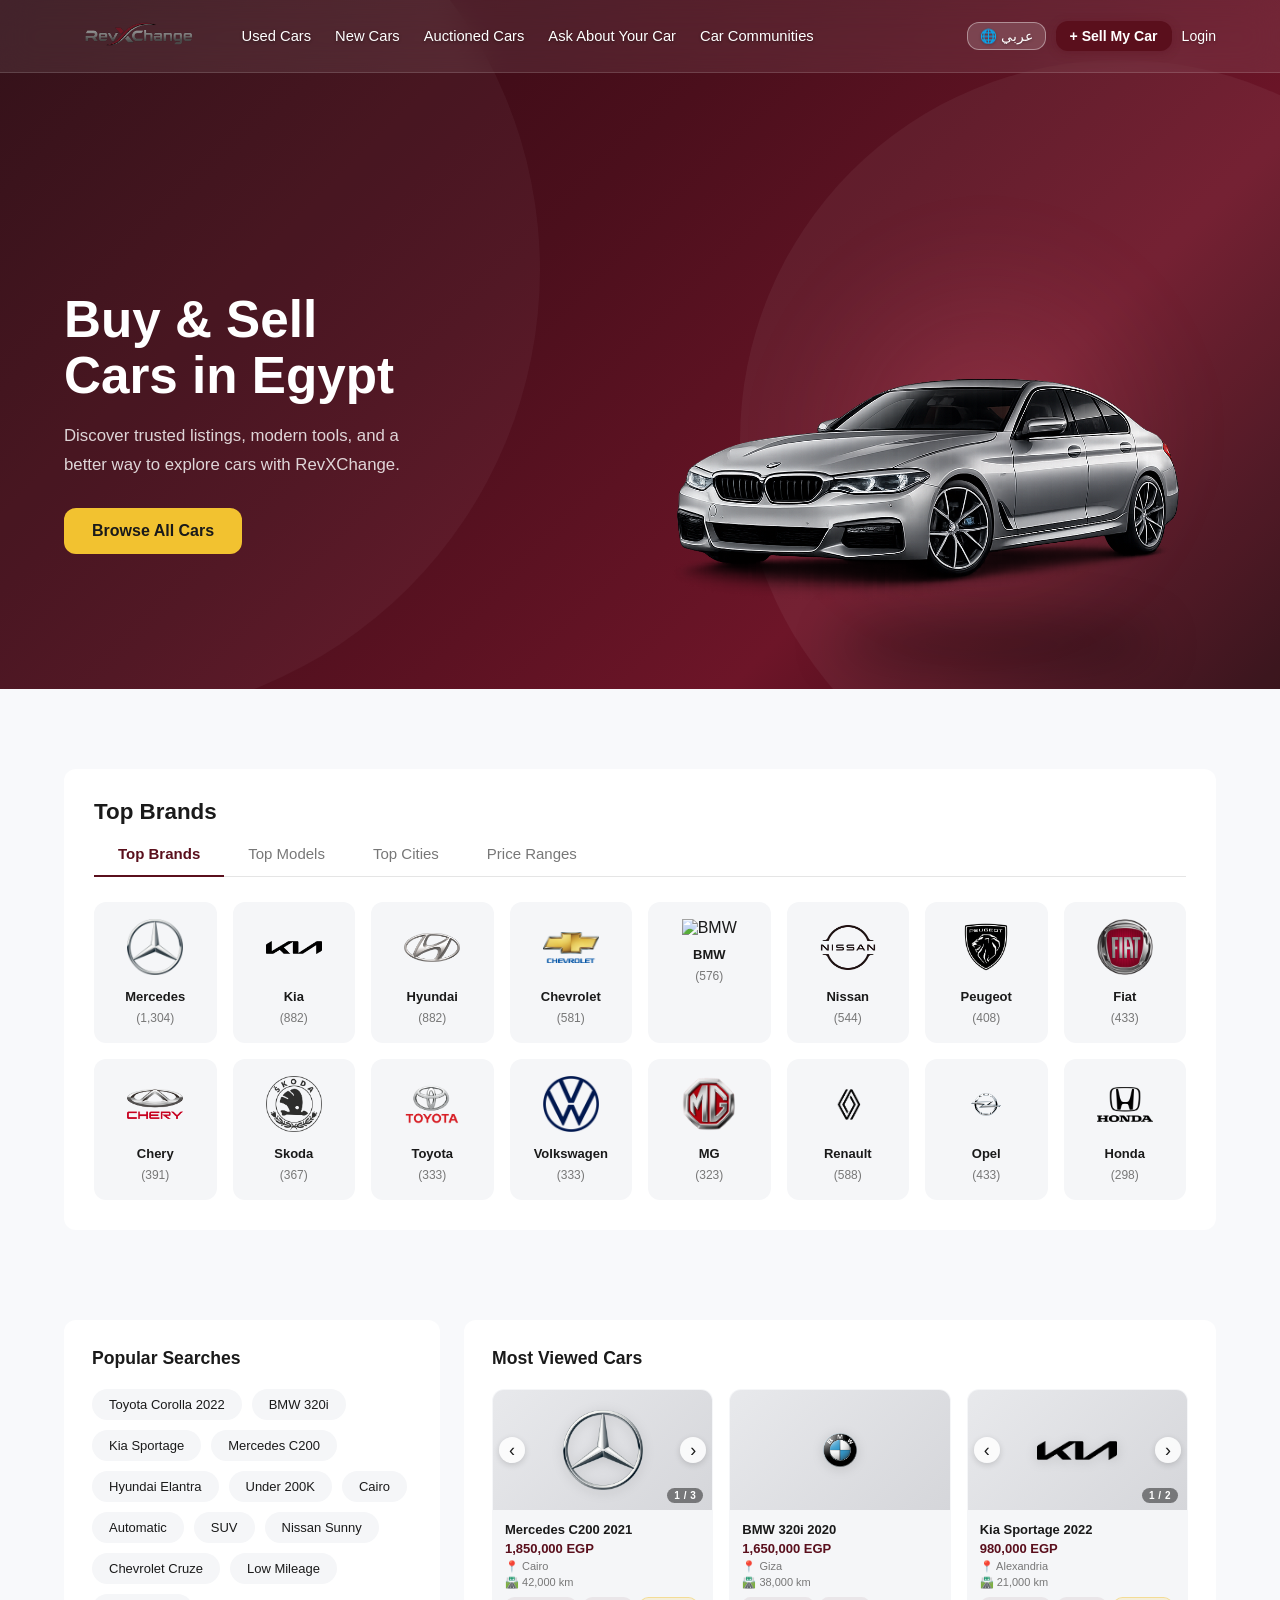
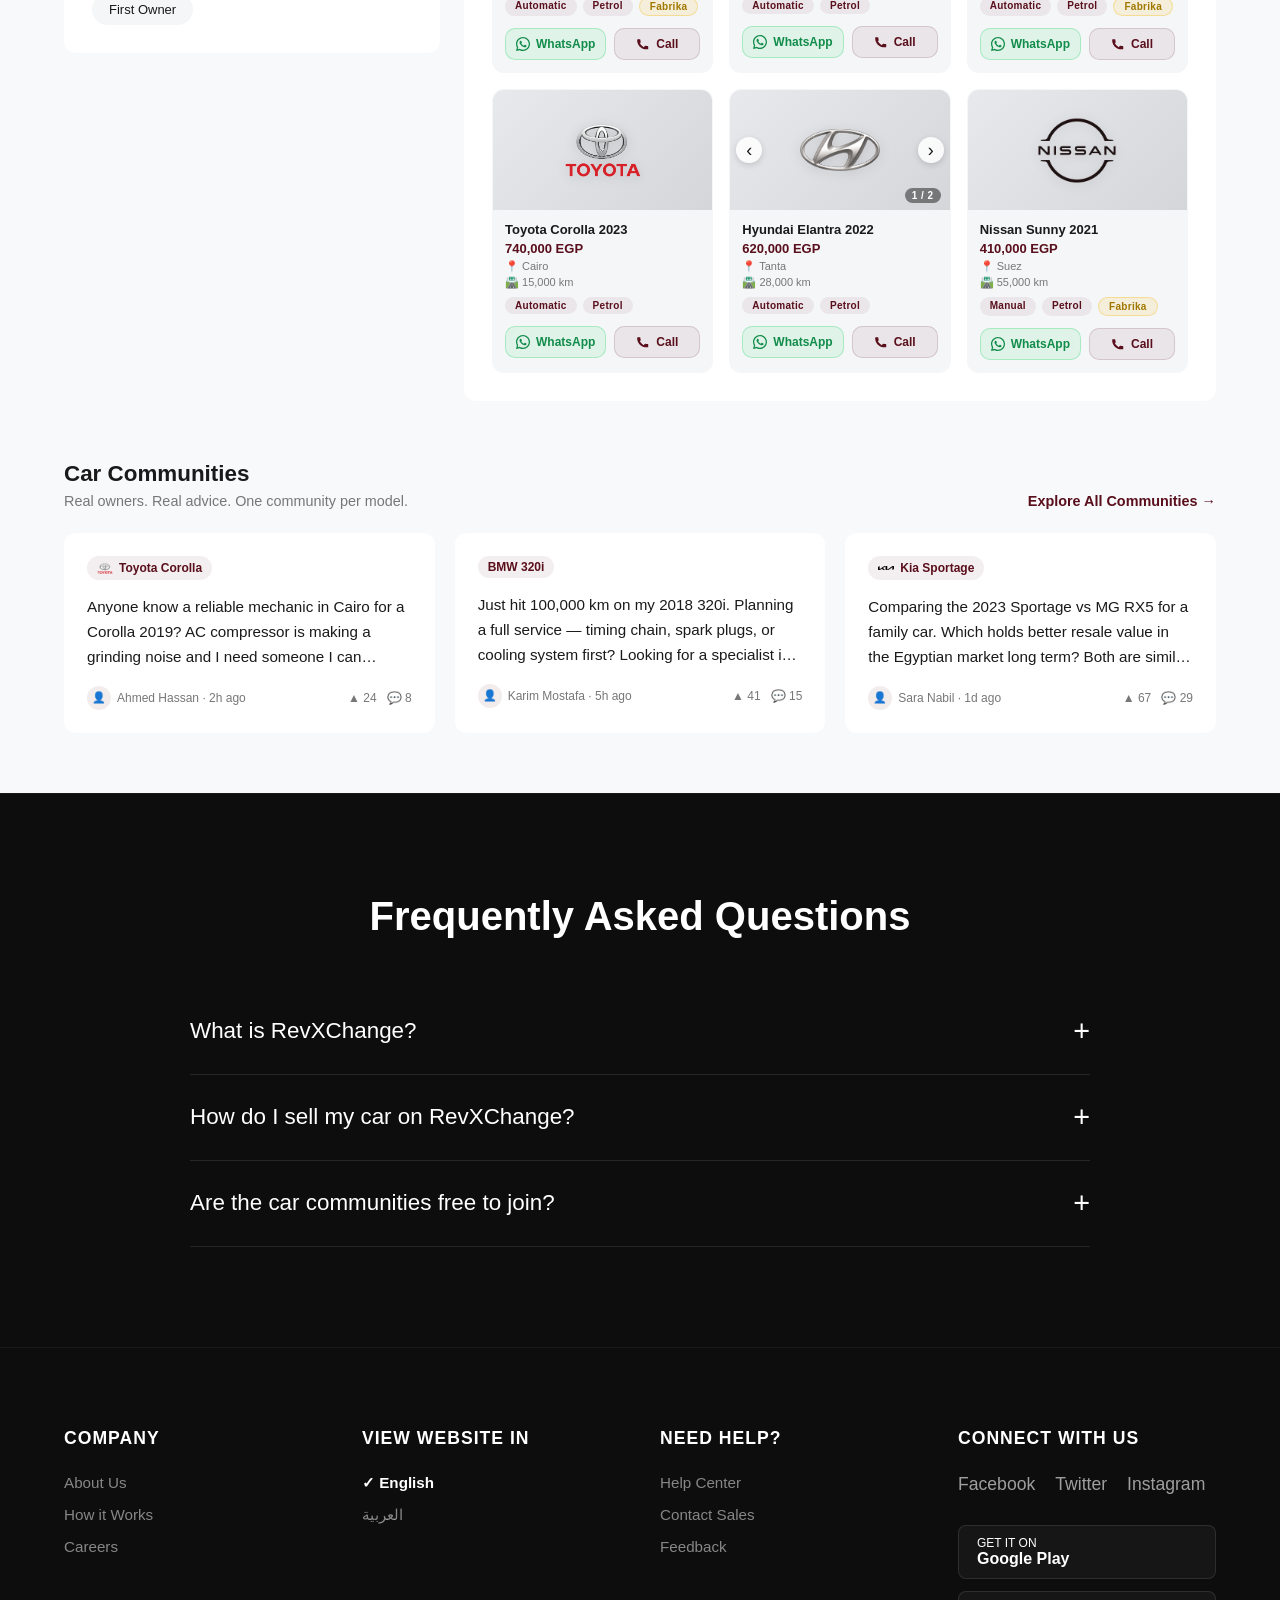
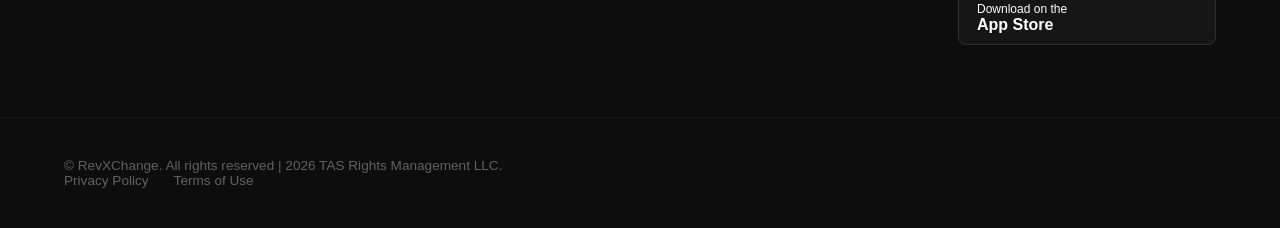
==== client/index.html @ c9700d16 "Changes in all pages Fixed some bugs in the navbar on all pages" ====
<!DOCTYPE html>
<html lang="en">

<head>
    <meta charset="UTF-8">
    <title>RevXChange</title>

    <link rel="stylesheet" href="css/base/reset.css">
    <link rel="stylesheet" href="css/base/variables.css">
    <link rel="stylesheet" href="css/base/typography.css">
    <link rel="stylesheet" href="css/base/style.css">
    <link rel="stylesheet" href="css/components/navbar.css">
    <link rel="stylesheet" href="css/components/cards.css">
    <link rel="stylesheet" href="css/pages/home.css">
    <link rel="stylesheet" href="css/base/footer.css">

</head>

<body>

    <nav class="navbar">
        <div class="container">

            <a href="index.html" class="nav-logo">
                <img src="assets/images/Logo.png" alt="RevXChange Logo">
            </a>

            <ul class="nav-links">
                <li><a href="pages/used-cars.html">Used Cars</a></li>
                <li><a href="pages/buy-cars.html">New Cars</a></li>
                <li><a href="#">Auctioned Cars</a></li>
                <li><a href="Q-A.html">Ask About Your Car</a></li>
                <li><a href="pages/communities.html">Car Communities</a></li>
                <span class="nav-indicator" id="navIndicator"></span>
            </ul>

            <div class="nav-actions">
                <button class="lang-btn">🌐 عربي</button>
                <a href="pages/sell-car.html" class="sell-btn">+ Sell My Car</a>
                <a href="pages/login.html" class="login-btn" id="loginBtn">Login</a>

        

<!-- Show when logged IN (hidden by default) -->
<div class="profile-menu hidden" id="profileMenu">
    <button class="profile-trigger" id="profileTrigger">
        <div class="profile-avatar">
            <svg width="16" height="16" viewBox="0 0 24 24" fill="currentColor">
                <path d="M12 12c2.7 0 4.8-2.1 4.8-4.8S14.7 2.4 12 2.4 7.2 4.5 7.2 7.2 9.3 12 12 12zm0 2.4c-3.2 0-9.6 1.6-9.6 4.8v2.4h19.2v-2.4c0-3.2-6.4-4.8-9.6-4.8z"/>
            </svg>
        </div>
        <span class="profile-name" id="profileName">User</span>
        <svg class="chevron" width="14" height="14" viewBox="0 0 24 24" fill="currentColor">
            <path d="M7 10l5 5 5-5z"/>
        </svg>
    </button>

    <ul class="dropdown" id="dropdownMenu">
        <li class="dropdown-header">
            <div class="dropdown-avatar">
                <svg width="20" height="20" viewBox="0 0 24 24" fill="currentColor">
                    <path d="M12 12c2.7 0 4.8-2.1 4.8-4.8S14.7 2.4 12 2.4 7.2 4.5 7.2 7.2 9.3 12 12 12zm0 2.4c-3.2 0-9.6 1.6-9.6 4.8v2.4h19.2v-2.4c0-3.2-6.4-4.8-9.6-4.8z"/>
                </svg>
            </div>
            <span id="dropdownName">User</span>
        </li>
        <li><a href="#">My Ads</a></li>
        <li><a href="#">Saved Ads</a></li>
        <li><a href="#">Credits Usage</a></li>
        <li><a href="pages/dashboard.html">Settings</a></li>
        <li class="dropdown-logout">
            <a href="#" id="logoutBtn">
                Logout
                <svg width="15" height="15" viewBox="0 0 24 24" fill="currentColor">
                    <path d="M17 7l-1.41 1.41L18.17 11H8v2h10.17l-2.58 2.58L17 17l5-5-5-5zM4 5h8V3H4c-1.1 0-2 .9-2 2v14c0 1.1.9 2 2 2h8v-2H4V5z"/>
                </svg>
            </a>
        </li>
    </ul>
</div> 
    </nav>

    <section class="hero-bg">
        <div class="hero-content container">
            <div class="hero-text">
                <h1>Buy &amp; Sell Cars in Egypt</h1>
                <p>
                    Discover trusted listings, modern tools, and a better way to explore cars with RevXChange.
                </p>
                <a href="pages/used-cars.html" class="hero-btn">Browse All Cars</a>
            </div>

            <div class="hero-image">
                <img src="assets/images/BMW2.png" alt="Featured Car">
                <div class="hero-glow"></div>
                <div class="car-shadow"></div>
            </div>
        </div>
    </section>

    
    <section class="home-brands">
        <div class="container">

            <div class="brands-box">

                <h2 class="section-title" id="sectionTitle">Top Brands</h2>

                <div class="tabs">
                    <button class="active">Top Brands</button>
                    <button>Top Models</button>
                    <button>Top Cities</button>
                    <button>Price Ranges</button>
                </div>
                <div class="brands-grid"></div>

            </div>

        </div>
    </section>

    <section class="home-discover">
        <div class="container">
            <div id="discoverSection"></div>
        </div>
    </section>

    <section class="home-communities">
    <div class="container">
        <div class="section-header-row">
            <div>
                <h2 class="section-title-alt">Car Communities</h2>
                <p class="section-subtitle">Real owners. Real advice. One community per model.</p>
            </div>
            <a href="pages/communities.html" class="view-all-link">Explore All Communities →</a>
        </div>
        <div class="community-preview-grid" id="communityPreview"></div>
    </div>
    </section>

    <section class="home-faq">
        <div class="container">
            <h2 class="faq-title">Frequently Asked Questions</h2>

            <div class="faq-container">
                <div class="faq-item">
                    <button class="faq-question">What is RevXChange? <span class="arrow"></span></button>
                    <div class="faq-answer">
                        <p>RevXChange is Egypt's premium car marketplace where you can buy, sell, and auction cars with verified listings and an active car enthusiast community.</p>
                    </div>
                </div>

                <div class="faq-item">
                    <button class="faq-question">How do I sell my car on RevXChange? <span class="arrow"></span></button>
                    <div class="faq-answer">
                        <p>Simply click the "+ Sell My Car" button in the navbar. You can list your car for direct sale or enter it into one of our weekly auctions.</p>
                    </div>
                </div>

                <div class="faq-item">
                    <button class="faq-question">Are the car communities free to join? <span class="arrow"></span></button>
                    <div class="faq-answer">
                        <p>Yes! Every car model has a dedicated community where you can share experiences, find trusted mechanics, and ask questions for free.</p>
                    </div>
                </div>
            </div>
        </div>
    </section>

    <footer class="main-footer">
        <div class="container footer-grid">
            <div class="footer-col">
                <h4>Company</h4>
                <ul>
                    <li><a href="#">About Us</a></li>
                    <li><a href="#">How it Works</a></li>
                    <li><a href="#">Careers</a></li>
                </ul>
            </div>

            <div class="footer-col">
                <h4>View Website In</h4>
                <ul class="lang-list">
                    <li><a href="#" class="active-lang">✓ English</a></li>
                    <li><a href="#">العربية</a></li>
                </ul>
            </div>

            <div class="footer-col">
                <h4>Need Help?</h4>
                <ul>
                    <li><a href="#">Help Center</a></li>
                    <li><a href="#">Contact Sales</a></li>
                    <li><a href="#">Feedback</a></li>
                </ul>
            </div>

            <div class="footer-col">
                <h4>Connect with Us</h4>
                <div class="social-icons">
                    <a href="#">Facebook</a>
                    <a href="#">Twitter</a>
                    <a href="#">Instagram</a>
                </div>
                <div class="app-links">
                    <div class="app-btn">GET IT ON <span>Google Play</span></div>
                    <div class="app-btn">Download on the <span>App Store</span></div>
                </div>
            </div>
        </div>

        <div class="footer-bottom">
            <div class="container">
                <p>© RevXChange. All rights reserved | 2026 TAS Rights Management LLC.</p>
                <div class="legal-links">
                    <a href="#">Privacy Policy</a>
                    <a href="#">Terms of Use</a>
                </div>
            </div>
        </div>
    </footer>

    <script src="js/cars.js"></script>
    <script src="js/main.js"></script>
    <script src="js/navbar.js"></script>
</body>

</html>
---- client/css/base/variables.css ----
:root {
  --primary: #5a0f1c; /* wine red */
  --primary-dark: #3e0a13;
  --secondary: #c0c0c0; /* silver */
  --background: #f8f9fb;
  --white: #ffffff;
  --text-dark: #1a1a1a;
  --text-light: #777;

  --section-padding: 60px;
  --container-width: 1200px;

  --radius: 12px;

  --shadow: 0 10px 25px rgba(0, 0, 0, 0.08);


  --color-bg: var(--background);
  --text-primary: var(--text-dark);
}
---- client/css/base/typography.css ----
body {
  font-family: 'Segoe UI', sans-serif;
  background-color: var(--background);
  color: var(--text-dark);
}

h1, h2, h3 {
  font-weight: 600;
}
---- client/css/base/style.css ----
.container {
  max-width: 1200px;
  width: 100%;
  margin: 0 auto;
  padding: 0 24px;
}

.section {
  padding: var(--section-padding) 0;
}
---- client/css/components/navbar.css ----
/* ── Base: Full-width glass ─────────────────────────────────── */
.navbar {
    position: fixed;
    top: 0;
    left: 50%;
    transform: translateX(-50%);
    width: 100%;
    max-width: 100%;
    z-index: 1000;
    padding: 0;
    background: rgba(255, 255, 255, 0.08);
    backdrop-filter: blur(16px);
    -webkit-backdrop-filter: blur(16px);
    border-bottom: 1px solid rgba(255, 255, 255, 0.14);
    border-radius: 0;
    transition:
        top 0.45s cubic-bezier(0.4, 0, 0.2, 1),
        width 0.45s cubic-bezier(0.4, 0, 0.2, 1),
        max-width 0.45s cubic-bezier(0.4, 0, 0.2, 1),
        border-radius 0.45s cubic-bezier(0.4, 0, 0.2, 1),
        background 0.4s ease,
        box-shadow 0.4s ease,
        border-color 0.4s ease,
        padding 0.45s cubic-bezier(0.4, 0, 0.2, 1);
}


.navbar.scrolled {
    top: 14px;
    width: calc(100% - 80px);
    max-width: 1060px;
    border-radius: 999px;
    border: 1px solid rgba(255, 255, 255, 0.55);
    background: rgba(255, 255, 255, 0.72);
    backdrop-filter: blur(28px) saturate(1.6);
    -webkit-backdrop-filter: blur(28px) saturate(1.6);
    box-shadow:
        0 8px 32px rgba(0, 0, 0, 0.10),
        0 1.5px 0 rgba(255,255,255,0.7) inset;
}

/* ── Container ──────────────────────────────────────────────── */
.navbar .container {
    max-width: var(--container-width);
    margin: 0 auto;
    padding: 0 24px;
    display: flex;
    align-items: center;
    gap: 20px;
    height: 72px;
    transition: height 0.45s cubic-bezier(0.4, 0, 0.2, 1),
                padding 0.45s cubic-bezier(0.4, 0, 0.2, 1);
}

.navbar.scrolled .container {
    height: 52px;
    max-width: 100%;
    padding: 0 20px;
}

/* ── Logo ───────────────────────────────────────────────────── */
.nav-logo {
    text-decoration: none;
    flex-shrink: 0;
}

.nav-logo img {
    height: 100px;
    width: auto;
    object-fit: contain;
    transition: height 0.45s cubic-bezier(0.4, 0, 0.2, 1);
    position: relative;
    z-index: 2;
}

.navbar.scrolled .nav-logo img {
    height: 100px;
}

/* ── Nav Links ──────────────────────────────────────────────── */
.nav-links {
    list-style: none;
    display: flex;
    align-items: center;
    gap: 4px;
    flex: 1;
    position: relative; /* needed for indicator */
}

.nav-links a {
    text-decoration: none;
    color: var(--white);
    font-size: 0.92rem;
    font-weight: 500;
    padding: 6px 10px;
    border-radius: 8px;
    text-shadow: 0 1px 3px rgba(0, 0, 0, 0.4);
    transition: color 0.2s ease, background 0.2s ease, text-shadow 0.2s ease;
    display: block;
}

.nav-links a:hover {
    color: var(--white);
    background: rgba(255, 255, 255, 0.12);
}

.navbar.scrolled .nav-links a {
    color: var(--text-dark);
    text-shadow: none;
}

.navbar.scrolled .nav-links a:hover {
    color: var(--primary);
    background: rgba(90, 15, 28, 0.06);
}

/* ── Sliding Indicator ──────────────────────────────────────── */
.nav-indicator {
    position: absolute;
    bottom: -2px;
    left: 0;
    height: 2px;
    width: 0;
    background: rgba(255, 255, 255, 0.9);
    border-radius: 999px;
    opacity: 0;
    pointer-events: none;
    transition:
        left 0.28s cubic-bezier(0.4, 0, 0.2, 1),
        width 0.28s cubic-bezier(0.4, 0, 0.2, 1),
        opacity 0.18s ease;
}

.navbar.scrolled .nav-indicator {
    background: var(--primary);
    bottom: -6px;
}

/* ── Actions ────────────────────────────────────────────────── */
.nav-actions {
    display: flex;
    align-items: center;
    gap: 10px;
    flex-shrink: 0;
}

.lang-btn {
    background: rgba(255, 255, 255, 0.15);
    border: 1px solid rgba(255, 255, 255, 0.4);
    color: var(--white);
    padding: 5px 12px;
    border-radius: var(--radius);
    cursor: pointer;
    font-size: 0.85rem;
    transition: all 0.2s;
    text-shadow: 0 1px 3px rgba(0, 0, 0, 0.3);
}

.lang-btn:hover {
    background: rgba(255, 255, 255, 0.25);
}

.navbar.scrolled .lang-btn {
    background: none;
    border-color: rgba(0, 0, 0, 0.2);
    color: var(--text-dark);
    text-shadow: none;
}

.sell-btn {
    background: var(--primary);
    color: var(--white);
    padding: 7px 14px;
    border-radius: var(--radius);
    text-decoration: none;
    font-weight: 600;
    font-size: 0.88rem;
    transition: background 0.2s;
    box-shadow: 0 2px 10px rgba(90, 15, 28, 0.35);
    white-space: nowrap;
}

.sell-btn:hover {
    background: var(--primary-dark);
}

.login-btn {
    color: var(--white);
    text-decoration: none;
    font-weight: 500;
    font-size: 0.88rem;
    text-shadow: 0 1px 3px rgba(0, 0, 0, 0.3);
    transition: color 0.2s;
    white-space: nowrap;
}

.navbar.scrolled .login-btn {
    color: var(--text-dark);
    text-shadow: none;
}

.login-btn:hover {
    opacity: 0.8;
}

/* ── Profile Dropdown ───────────────────────────────────────── */
.profile-menu {
    position: relative;
}

.profile-icon {
    background: rgba(255, 255, 255, 0.15);
    border: 2px solid rgba(255, 255, 255, 0.5);
    border-radius: 50%;
    width: 36px;
    height: 36px;
    cursor: pointer;
    font-size: 1rem;
    transition: all 0.2s;
}

.dropdown {
    display: none;
    position: absolute;
    right: 0;
    top: 48px;
    background: rgba(255, 255, 255, 0.95);
    backdrop-filter: blur(12px);
    border-radius: var(--radius);
    box-shadow: var(--shadow);
    list-style: none;
    min-width: 170px;
    overflow: hidden;
    border: 1px solid rgba(0, 0, 0, 0.06);
}

.profile-menu:hover .dropdown {
    display: block;
}

.dropdown li a {
    display: block;
    padding: 12px 16px;
    color: var(--text-dark);
    text-decoration: none;
    font-size: 0.9rem;
    transition: background 0.2s;
}

.dropdown li a:hover {
    background: var(--background);
    color: var(--primary);
}

/* ── Utility ────────────────────────────────────────────────── */
.hidden {
    display: none;
}

/* Profile trigger button */
.profile-trigger {
    display: flex;
    align-items: center;
    gap: 8px;
    background: rgba(255, 255, 255, 0.12);
    border: 1px solid rgba(255, 255, 255, 0.25);
    border-radius: 100px;
    padding: 5px 10px 5px 5px;
    cursor: pointer;
    color: white;
    transition: all 0.2s;
}

.navbar.scrolled .profile-trigger {
    background: rgba(0, 0, 0, 0.05);
    border-color: rgba(0, 0, 0, 0.15);
    color: var(--text-dark);
}

.profile-trigger:hover {
    background: rgba(255, 255, 255, 0.2);
}

.navbar.scrolled .profile-trigger:hover {
    background: rgba(0, 0, 0, 0.08);
}

.profile-avatar {
    width: 28px;
    height: 28px;
    border-radius: 50%;
    background: rgba(255, 255, 255, 0.2);
    display: flex;
    align-items: center;
    justify-content: center;
    flex-shrink: 0;
}

.navbar.scrolled .profile-avatar {
    background: rgba(0, 0, 0, 0.08);
}

.profile-name {
    font-size: 0.88rem;
    font-weight: 600;
}

.chevron {
    transition: transform 0.2s;
}

.profile-menu.open .chevron {
    transform: rotate(180deg);
}

/* Override old hover-based dropdown with click-based */
.profile-menu:hover .dropdown {
    display: none;
}

.profile-menu.open .dropdown {
    display: block;
}

.dropdown {
    animation: dropIn 0.18s ease;
    top: calc(100% + 10px);
    border-radius: 16px;
    min-width: 220px;
    box-shadow: 0 8px 40px rgba(0, 0, 0, 0.14);
}

@keyframes dropIn {
    from { opacity: 0; transform: translateY(-6px); }
    to   { opacity: 1; transform: translateY(0); }
}

/* Dropdown header */
.dropdown-header {
    display: flex;
    align-items: center;
    gap: 12px;
    padding: 14px 16px;
    background: #f5f6fa;
    border-bottom: 1px solid rgba(0, 0, 0, 0.06);
    pointer-events: none;
}

.dropdown-avatar {
    width: 38px;
    height: 38px;
    border-radius: 50%;
    background: #e0e0e0;
    display: flex;
    align-items: center;
    justify-content: center;
    color: #888;
    flex-shrink: 0;
}

.dropdown-header span {
    font-weight: 700;
    font-size: 0.92rem;
    color: var(--text-dark);
}

/* Logout row */
.dropdown-logout a {
    color: #c0392b !important;
    display: flex;
    align-items: center;
    justify-content: space-between;
    border-top: 1px solid rgba(0, 0, 0, 0.06);
}

.dropdown-logout a:hover {
    background: #fff5f5 !important;
}
---- client/css/components/cards.css ----
/*Car Cards Grid*/
.car-cards-grid {
    display: grid;
    grid-template-columns: repeat(auto-fill, minmax(200px, 1fr));
    gap: 16px;
}

/*Placeholder Car Card*/
/* TODO: Replace with real car card component when ready (Mohamed Mohanad)*/
.car-card-placeholder {
    background: #f5f6f8;
    border-radius: var(--radius);
    overflow: hidden;
    border: 1px solid transparent;
    transition: all 0.2s ease;
    cursor: pointer;
}

.car-card-placeholder:hover {
    transform: translateY(-4px);
    box-shadow: 0 8px 20px rgba(0, 0, 0, 0.08);
    border-color: rgba(90, 15, 28, 0.1);
}

.car-card-img {
    width: 100%;
    height: 120px;
    background: linear-gradient(135deg, #e8e9ec, #d5d6da);
    display: flex;
    align-items: center;
    justify-content: center;
    font-size: 2rem;
}

.car-card-info {
    padding: 12px;
}

.car-card-info h4 {
    font-size: 13px;
    font-weight: 700;
    color: var(--text-dark);
    margin-bottom: 4px;
    font-family: 'Segoe UI', sans-serif;
}

.car-card-info .car-price {
    font-size: 13px;
    font-weight: 700;
    color: var(--primary);
    margin-bottom: 4px;
}

.car-card-info .car-meta {
    font-size: 11px;
    color: var(--text-light);
}

/*Empty State (logged in, no saves)*/
.discover-empty {
    text-align: center;
    padding: 40px 20px;
    color: var(--text-light);
    font-size: 14px;
    font-family: 'Segoe UI', sans-serif;
}

.discover-empty span {
    display: block;
    font-size: 2rem;
    margin-bottom: 12px;
}
/* ── Car Card: Brand Image ───────────────────────────────────── */
.car-card-brand-img {
    width: 80px;
    height: 80px;
    object-fit: contain;
    display: block;
    margin: auto;
    filter: drop-shadow(0 2px 6px rgba(0,0,0,0.12));
    transition: transform 0.2s ease;
}

.car-card-placeholder:hover .car-card-brand-img {
    transform: scale(1.06);
}

.car-card-fallback {
    font-size: 2.4rem;
}

/* ── Car Card: Meta Row ──────────────────────────────────────── */
.car-card-info .car-meta {
    display: flex;
    flex-direction: column;
    gap: 3px;
    font-size: 11px;
    color: var(--text-light);
    margin-bottom: 8px;
}

.car-card-info .car-meta span {
    display: flex;
    align-items: center;
    gap: 4px;
}

/* ── Car Card: Tags Row ──────────────────────────────────────── */
.car-tags {
    display: flex;
    gap: 6px;
    flex-wrap: wrap;
}

.car-tag {
    background: rgba(90, 15, 28, 0.07);
    color: var(--primary);
    border-radius: 999px;
    padding: 3px 10px;
    font-size: 10px;
    font-weight: 600;
    font-family: 'Segoe UI', sans-serif;
    letter-spacing: 0.3px;
}

/* ── Fabrika Tag ─────────────────────────────────────────────── */
.car-tag-fabrika {
    background: rgba(242, 194, 48, 0.15);
    color: #a07800;
    border: 1px solid rgba(242, 194, 48, 0.4);
}

/* ── Car Card Action Buttons ─────────────────────────────────── */
.car-card-actions {
    display: flex;
    gap: 8px;
    margin-top: 12px;
}

.car-action-btn {
    flex: 1;
    display: flex;
    align-items: center;
    justify-content: center;
    gap: 6px;
    padding: 8px 10px;
    border-radius: 10px;
    font-size: 12px;
    font-weight: 600;
    font-family: 'Segoe UI', sans-serif;
    text-decoration: none;
    transition: all 0.2s ease;
    cursor: pointer;
}

.car-action-icon {
    width: 14px;
    height: 14px;
    flex-shrink: 0;
}

.car-action-whatsapp {
    background: rgba(37, 211, 102, 0.1);
    color: #128c4a;
    border: 1px solid rgba(37, 211, 102, 0.3);
}

.car-action-whatsapp:hover {
    background: rgba(37, 211, 102, 0.2);
    border-color: rgba(37, 211, 102, 0.5);
}

.car-action-call {
    background: rgba(90, 15, 28, 0.07);
    color: var(--primary);
    border: 1px solid rgba(90, 15, 28, 0.15);
}

.car-action-call:hover {
    background: rgba(90, 15, 28, 0.14);
    border-color: rgba(90, 15, 28, 0.3);
}
/* ── Carousel Wrapper ────────────────────────────────────────── */
.carousel-wrapper {
    position: relative;
    overflow: hidden;
}

/* ── Slides ──────────────────────────────────────────────────── */
.carousel-slide {
    position: absolute;
    inset: 0;
    display: flex;
    align-items: center;
    justify-content: center;
    opacity: 0;
    transform: scale(0.96);
    transition: opacity 0.3s ease, transform 0.3s ease;
    pointer-events: none;
}

.carousel-slide.active {
    opacity: 1;
    transform: scale(1);
    pointer-events: auto;
    position: relative;
}

/* ── Arrow Buttons ───────────────────────────────────────────── */
.carousel-arrow {
    position: absolute;
    top: 50%;
    transform: translateY(-50%);
    background: rgba(255, 255, 255, 0.85);
    border: none;
    border-radius: 50%;
    width: 26px;
    height: 26px;
    font-size: 18px;
    line-height: 1;
    cursor: pointer;
    display: flex;
    align-items: center;
    justify-content: center;
    color: var(--text-dark);
    box-shadow: 0 2px 6px rgba(0,0,0,0.15);
    transition: background 0.2s, transform 0.2s;
    z-index: 5;
    padding: 0;
}

.carousel-arrow:hover {
    background: #ffffff;
    transform: translateY(-50%) scale(1.1);
}

.carousel-prev { left: 6px; }
.carousel-next { right: 6px; }

/* ── Counter ─────────────────────────────────────────────────── */
.carousel-counter {
    position: absolute;
    bottom: 7px;
    right: 9px;
    background: rgba(0, 0, 0, 0.45);
    color: #fff;
    font-size: 10px;
    font-weight: 600;
    font-family: 'Segoe UI', sans-serif;
    padding: 2px 7px;
    border-radius: 999px;
    z-index: 5;
    letter-spacing: 0.5px;
}
---- client/css/pages/home.css ----
.home-brands {
    margin-top: 40px;
    padding: 40px 0;
}

.brands-box {
    background: var(--white);
    border-radius: var(--radius);
    padding: 30px;
}

.section-title {
    font-size: 1.4rem;
    font-weight: 700;
    color: var(--text-dark);
    margin-bottom: 20px;
    font-family: 'Segoe UI', sans-serif;
}

.tabs {
    display: flex;
    gap: 0;
    border-bottom: 1px solid rgba(0, 0, 0, 0.1);
    margin-bottom: 25px;
}

.tabs button {
    background: none;
    border: none;
    font-size: 15px;
    font-weight: 500;
    color: var(--text-light);
    padding: 0 24px 14px;
    cursor: pointer;
    position: relative;
    font-family: 'Segoe UI', sans-serif;
}

.tabs button:hover {
    color: var(--primary);
}

.tabs button.active {
    color: var(--primary);
    font-weight: 600;
}

.tabs button.active::after {
    content: "";
    position: absolute;
    bottom: -1px;
    left: 0;
    width: 100%;
    height: 2px;
    background: var(--primary);
}

.brands-grid {
    display: grid;
    grid-template-columns: repeat(auto-fill, minmax(120px, 1fr));
    gap: 16px;
}

.brands-box {
    margin: 0 auto;
}

.brand-card {
    background: #f5f6f8;
    border-radius: var(--radius);
    padding: 16px 12px;
    text-align: center;
    cursor: pointer;
    border: 1px solid transparent;
    transition: all 0.2s ease;
}

.brand-card img {
    width: 56px;
    height: 56px;
    object-fit: contain;
    margin-bottom: 10px;
}

.brand-card h4 {
    font-size: 13px;
    font-weight: 600;
    color: var(--text-dark);
    margin-bottom: 4px;
    font-family: 'Segoe UI', sans-serif;
}

.brand-card span {
    font-size: 12px;
    color: var(--text-light);
}

.brand-card:hover {
    transform: translateY(-4px);
    box-shadow: 0 8px 20px rgba(0, 0, 0, 0.08);
    border-color: rgba(90, 15, 28, 0.1);
    background: var(--white);
}

.brand-card:hover h4 {
    color: var(--primary);
}

.hero-bg {
    position: relative;
    min-height: 620px;
    overflow: hidden;
    background: linear-gradient(135deg, #2b0710 0%, #4b0f1c 40%, #6d1528 72%, #2f0911 100%);
    display: flex;
    align-items: center;
    padding-top: 116px;
}

.hero-bg::before,
.hero-bg::after {
    content: "";
    position: absolute;
    border-radius: 50%;
    pointer-events: none;
}

.hero-bg::before {
    width: 900px;
    height: 900px;
    left: -360px;
    top: -180px;
    background: rgba(255, 255, 255, 0.04);
}

.hero-bg::after {
    width: 760px;
    height: 760px;
    right: -220px;
    top: 60px;
    background: rgba(255, 255, 255, 0.05);
}

.hero-content {
    position: relative;
    z-index: 2;
    display: flex;
    align-items: center;
    justify-content: space-between;
    gap: 40px;
    padding-top: 40px;
}

.hero-text {
    max-width: 520px;
    color: var(--white);
}

.hero-text h1 {
    font-size: 3.2rem;
    line-height: 1.1;
    margin-bottom: 18px;
    font-weight: 800;
}

.hero-text p {
    font-size: 1.05rem;
    line-height: 1.7;
    color: rgba(255, 255, 255, 0.82);
    margin-bottom: 28px;
}

.hero-btn {
    display: inline-block;
    background: #f2c230;
    color: #1a1a1a;
    text-decoration: none;
    font-weight: 700;
    padding: 14px 28px;
    border-radius: 12px;
    transition: 0.25s ease;
}

.hero-btn:hover {
    transform: translateY(-2px);
    box-shadow: 0 10px 20px rgba(0, 0, 0, 0.18);
}

.hero-image {
  position: relative;
  margin-right: -40px;
  flex: 1;
  display: flex;
  justify-content: flex-end;
  align-items: center;
  z-index: 2;
}

.hero-image img {
  position: relative;
  z-index: 3;
  max-width: none;
  width: 800px;
  height: auto;
  object-fit: contain;
}

/* soft luxury glow behind the car */
.hero-glow {
  position: absolute;
  right: 60px;
  top: 52%;
  transform: translateY(-50%);
  width: 420px;
  height: 420px;
  border-radius: 50%;
  background: radial-gradient(
    circle,
    rgba(255, 120, 140, 0.18) 0%,
    rgba(255, 120, 140, 0.07) 38%,
    transparent 72%
  );
  filter: blur(30px);
  z-index: 1;
}

/* elegant shadow under the car */
.car-shadow {
  position: absolute;
  right: 100px;
  bottom: 20px;
  width: 320px;
  height: 50px;
  background: rgba(0, 0, 0, 0.28);
  border-radius: 50%;
  filter: blur(24px);
  z-index: 2;
}

.brands-grid {
    animation: none;
}

.brands-grid.tab-exit {
    opacity: 0;
    transform: translateY(8px);
    transition: opacity 0.15s ease, transform 0.15s ease;
}

.brands-grid.tab-enter {
    opacity: 0;
    transform: translateY(8px);
}

.brands-grid.tab-enter-active {
    opacity: 1;
    transform: translateY(0);
    transition: opacity 0.25s ease, transform 0.25s ease;
}

.brand-card.model-card .card-model-name {
    display: flex;
    align-items: center;
    justify-content: center;
    width: 72px;
    height: 56px;
    margin: 0 auto 10px;
    font-size: 1rem;
    font-weight: 900;
    letter-spacing: -0.5px;
    color: var(--white);
    background: linear-gradient(135deg, #2b0710, #5a0f1c);
    border-radius: 8px;
    text-transform: uppercase;
    font-family: 'Segoe UI', sans-serif;
    line-height: 1;
}

.brand-card.city-card .card-icon {
    display: flex;
    align-items: center;
    justify-content: center;
    width: 56px;
    height: 56px;
    margin: 0 auto 10px;
    font-size: 1.6rem;
    background: #f0f1f3;
    border-radius: 50%;
}

.brand-card.price-card .card-price-badge {
    display: flex;
    align-items: center;
    justify-content: center;
    width: 72px;
    height: 56px;
    margin: 0 auto 10px;
    font-size: 0.7rem;
    font-weight: 700;
    color: var(--primary);
    background: rgba(90, 15, 28, 0.07);
    border-radius: 8px;
    font-family: 'Segoe UI', sans-serif;
    text-align: center;
    line-height: 1.3;
    padding: 6px;
}

/*Discover Section*/
.home-discover {
    padding: 50px 0 60px;
}

.discover-grid {
    display: grid;
    grid-template-columns: 1fr 2fr;
    gap: 24px;
    align-items: start;
}

.discover-panel {
    background: var(--white);
    border-radius: var(--radius);
    padding: 28px;
}

.discover-panel-title {
    font-size: 1.1rem;
    font-weight: 700;
    color: var(--text-dark);
    margin-bottom: 20px;
    font-family: 'Segoe UI', sans-serif;
}

/*Search Chips*/
.search-chips {
    display: flex;
    flex-wrap: wrap;
    gap: 10px;
}

.search-chip {
    background: #f5f6f8;
    border: 1px solid transparent;
    border-radius: 999px;
    padding: 7px 16px;
    font-size: 13px;
    font-weight: 500;
    color: var(--text-dark);
    cursor: pointer;
    font-family: 'Segoe UI', sans-serif;
    transition: all 0.2s ease;
}

.search-chip:hover {
    background: rgba(90, 15, 28, 0.07);
    border-color: rgba(90, 15, 28, 0.15);
    color: var(--primary);
}

/*Communities Preview*/
.home-communities {
    padding: 0 0 60px;
}

.section-header-row {
    display: flex;
    align-items: flex-end;
    justify-content: space-between;
    margin-bottom: 24px;
}

.section-title-alt {
    font-size: 1.4rem;
    font-weight: 700;
    color: var(--text-dark);
    margin-bottom: 6px;
    font-family: 'Segoe UI', sans-serif;
}

.section-subtitle {
    font-size: 0.9rem;
    color: var(--text-light);
    font-family: 'Segoe UI', sans-serif;
}

.view-all-link {
    font-size: 0.9rem;
    font-weight: 600;
    color: var(--primary);
    text-decoration: none;
    white-space: nowrap;
    transition: opacity 0.2s;
}

.view-all-link:hover { opacity: 0.7; }

.community-preview-grid {
    display: grid;
    grid-template-columns: repeat(3, 1fr);
    gap: 20px;
}

.community-preview-card {
    background: var(--white);
    border-radius: var(--radius);
    padding: 22px;
    border: 1px solid transparent;
    transition: all 0.2s ease;
    cursor: pointer;
    text-decoration: none;
    display: block;
}

.community-preview-card:hover {
    transform: translateY(-3px);
    box-shadow: 0 8px 24px rgba(0,0,0,0.08);
    border-color: rgba(90,15,28,0.1);
}

.comm-card-label {
    display: inline-flex;
    align-items: center;
    gap: 6px;
    background: rgba(90,15,28,0.07);
    color: var(--primary);
    font-size: 12px;
    font-weight: 600;
    padding: 4px 10px;
    border-radius: 999px;
    margin-bottom: 14px;
    font-family: 'Segoe UI', sans-serif;
}

.comm-card-label img {
    width: 16px;
    height: 16px;
    object-fit: contain;
}

.comm-card-text {
    font-size: 0.95rem;
    font-weight: 500;
    color: var(--text-dark);
    line-height: 1.65;
    margin-bottom: 16px;
    display: -webkit-box;
    -webkit-line-clamp: 3;
    -webkit-box-orient: vertical;
    overflow: hidden;
    font-family: 'Segoe UI', sans-serif;
}

.comm-card-footer {
    display: flex;
    align-items: center;
    justify-content: space-between;
    font-size: 12px;
    color: var(--text-light);
    font-family: 'Segoe UI', sans-serif;
}

.comm-card-author {
    display: flex;
    align-items: center;
    gap: 6px;
}

.comm-card-avatar {
    width: 24px;
    height: 24px;
    background: rgba(90,15,28,0.08);
    border-radius: 50%;
    display: flex;
    align-items: center;
    justify-content: center;
    font-size: 11px;
}

.comm-card-stats {
    display: flex;
    gap: 10px;
}


/* ══════════════════════════════════════════════════════════════
   NEW CARS PAGE
══════════════════════════════════════════════════════════════ */
.nc-hidden { display: none !important; }

/* Hero */
.nc-hero {
    padding: 150px 0 54px;
    background: linear-gradient(135deg, #2b0710 0%, #4b0f1c 40%, #6d1528 72%, #2f0911 100%);
    position: relative; overflow: hidden;
}
.nc-hero::before, .nc-hero::after {
    content: ""; position: absolute; border-radius: 50%; pointer-events: none;
}
.nc-hero::before { width: 760px; height: 760px; left: -250px; top: -220px; background: rgba(255,255,255,0.04); }
.nc-hero::after  { width: 540px; height: 540px; right: -140px; top: 20px;  background: rgba(255,255,255,0.05); }
.nc-hero-content { position: relative; z-index: 2; color: var(--white); max-width: 660px; }
.nc-tag {
    display: inline-block; margin-bottom: 14px; padding: 8px 14px;
    border-radius: 999px; background: rgba(255,255,255,0.10); font-size: 0.9rem; font-weight: 600;
}
.nc-hero-content h1 { font-size: 3rem; font-weight: 800; margin-bottom: 14px; }
.nc-hero-content p  { color: rgba(255,255,255,0.82); line-height: 1.7; margin-bottom: 28px; }

.nc-search-bar { display: flex; gap: 10px; max-width: 520px; }
.nc-search-bar input {
    flex: 1; padding: 14px 18px; border-radius: 14px; border: 1px solid rgba(255,255,255,0.2);
    outline: none; font-size: 0.95rem; font-family: 'Segoe UI', sans-serif;
    background: rgba(255,255,255,0.12); color: var(--white); backdrop-filter: blur(8px);
}
.nc-search-bar input::placeholder { color: rgba(255,255,255,0.5); }
.nc-search-bar input:focus { background: rgba(255,255,255,0.18); border-color: rgba(255,255,255,0.4); }
.nc-search-bar button {
    padding: 14px 26px; border-radius: 14px; border: none;
    background: #f2c230; color: #1a1a1a; font-weight: 700;
    font-size: 0.95rem; font-family: 'Segoe UI', sans-serif; cursor: pointer;
    transition: transform 0.15s, box-shadow 0.2s;
}
.nc-search-bar button:hover { transform: translateY(-2px); box-shadow: 0 8px 20px rgba(0,0,0,0.18); }

/* Sections */
.nc-brands-wrap   { background: var(--background); padding: 40px 0; }
.nc-listings-wrap { background: var(--background); padding: 10px 0 60px; }
.nc-listings-header { display: flex; align-items: center; gap: 16px; margin-bottom: 24px; }
.nc-count { font-size: 0.9rem; color: var(--text-light); }

/* Grid */
.nc-grid { display: grid; grid-template-columns: repeat(auto-fill, minmax(240px, 1fr)); gap: 20px; }

/* Card */
.nc-card {
    background: var(--white); border-radius: 18px; overflow: hidden;
    border: 1px solid transparent; box-shadow: var(--shadow); cursor: pointer;
    transition: transform 0.2s, box-shadow 0.2s, border-color 0.2s;
}
.nc-card:hover { transform: translateY(-5px); box-shadow: 0 16px 36px rgba(0,0,0,0.1); border-color: rgba(90,15,28,0.12); }
.nc-card-img {
    width: 100%; height: 160px; background: #f5f6f8;
    display: flex; align-items: center; justify-content: center; padding: 18px;
}
.nc-card-img img {
    max-width: 100%; max-height: 130px; object-fit: contain;
    transition: transform 0.25s; filter: drop-shadow(0 4px 10px rgba(0,0,0,0.10));
}
.nc-card:hover .nc-card-img img { transform: scale(1.05); }
.nc-card-body { padding: 16px 18px 20px; border-top: 1px solid #f0f1f3; }
.nc-card-title { font-size: 1rem; font-weight: 700; color: var(--text-dark); margin-bottom: 4px; font-family: 'Segoe UI', sans-serif; }
.nc-card-classes { font-size: 0.82rem; color: var(--text-light); margin-bottom: 12px; }
.nc-card-price-label { font-size: 0.8rem; color: var(--text-light); margin-bottom: 4px; }
.nc-card-price { font-size: 0.95rem; font-weight: 700; color: var(--primary); font-family: 'Segoe UI', sans-serif; }

.nc-no-results {
    grid-column: 1 / -1; background: var(--white); border-radius: 18px;
    padding: 50px 20px; text-align: center; color: var(--text-light); box-shadow: var(--shadow);
}
.nc-no-results span { display: block; font-size: 2.4rem; margin-bottom: 14px; }

/* Modal */
.nc-modal-overlay {
    position: fixed; inset: 0; background: rgba(0,0,0,0.5); backdrop-filter: blur(4px);
    z-index: 2000; display: flex; align-items: center; justify-content: center; padding: 24px;
}
.nc-modal {
    background: var(--white); border-radius: 24px; width: 100%; max-width: 820px;
    max-height: 88vh; overflow-y: auto; position: relative;
    box-shadow: 0 24px 60px rgba(0,0,0,0.2); animation: ncIn 0.25s ease;
}
@keyframes ncIn {
    from { opacity: 0; transform: translateY(20px) scale(0.97); }
    to   { opacity: 1; transform: translateY(0) scale(1); }
}
.nc-modal-close {
    position: absolute; top: 18px; right: 18px; background: #f0f1f3;
    border: none; border-radius: 50%; width: 34px; height: 34px;
    font-size: 16px; cursor: pointer; display: flex; align-items: center;
    justify-content: center; color: var(--text-dark); transition: background 0.2s; z-index: 10;
}
.nc-modal-close:hover { background: #e2e4e8; }
.nc-modal-top {
    display: flex; gap: 30px; padding: 36px 36px 28px;
    border-bottom: 1px solid #f0f1f3; align-items: center;
}
.nc-modal-img-wrap {
    flex-shrink: 0; width: 220px; height: 160px; background: #f5f6f8;
    border-radius: 16px; display: flex; align-items: center; justify-content: center; padding: 16px;
}
.nc-modal-img-wrap img { max-width: 100%; max-height: 130px; object-fit: contain; filter: drop-shadow(0 4px 12px rgba(0,0,0,0.10)); }
.nc-modal-summary { flex: 1; }
.nc-breadcrumb { font-size: 0.82rem; color: var(--text-light); margin-bottom: 8px; }
.nc-modal-summary h2 { font-size: 1.5rem; font-weight: 800; color: var(--text-dark); margin-bottom: 18px; font-family: 'Segoe UI', sans-serif; }
.nc-price-row { display: flex; gap: 40px; margin-bottom: 14px; }
.nc-price-label { display: block; font-size: 0.8rem; color: var(--text-light); margin-bottom: 4px; }
.nc-price-value { font-size: 1.2rem; font-weight: 800; color: var(--primary); font-family: 'Segoe UI', sans-serif; }
.nc-warranty { font-size: 0.88rem; color: var(--text-light); }
.nc-classes-table { padding: 0 36px 36px; }
.nc-table-head {
    display: grid; grid-template-columns: 1fr 160px 160px;
    padding: 12px 16px; background: #f5f6f8; border-radius: 10px;
    font-size: 0.82rem; font-weight: 700; color: var(--text-light);
    margin: 20px 0 4px; text-transform: uppercase; letter-spacing: 0.5px;
}
.nc-table-row {
    display: grid; grid-template-columns: 1fr 160px 160px;
    padding: 16px; border-bottom: 1px solid #f0f1f3;
    align-items: center; transition: background 0.15s;
}
.nc-table-row:last-child { border-bottom: none; }
.nc-table-row:hover { background: #fafbfc; }
.nc-class-name span { display: block; font-size: 0.9rem; font-weight: 600; color: var(--primary); margin-bottom: 3px; }
.nc-class-name small { font-size: 0.78rem; color: var(--text-light); }
.nc-class-price { font-size: 0.9rem; font-weight: 600; color: var(--text-dark); font-family: 'Segoe UI', sans-serif; }
---- client/css/base/footer.css ----
/* FAQ SECTION */

.home-faq {
    background: #0d0d0d;
    padding: 100px 0;
    color: white;
    border-top: 1px solid rgba(255, 255, 255, 0.05);
}

.faq-title {
    text-align: center;
    font-size: 2.5rem;
    margin-bottom: 50px;
    font-family: 'Segoe UI', sans-serif;
    font-weight: 700;
}

.faq-container {
    max-width: 900px;
    margin: 0 auto;
}

.faq-item {
    border-bottom: 1px solid rgba(255, 255, 255, 0.1);
}

.faq-question {
    width: 100%;
    padding: 26px 0;
    background: none;
    border: none;
    color: white;
    font-size: 1.4rem;
    text-align: left;
    display: flex;
    justify-content: space-between;
    align-items: center;
    cursor: pointer;
    transition: 0.3s;
    font-family: inherit;
}

.faq-question:hover {
    color: #8b1a2a;
    /* Your Wine Red accent */
}


/* The + icon for the accordion */

.faq-question::after {
    content: '+';
    font-size: 1.8rem;
    transition: transform 0.3s ease;
}

.faq-item.active .faq-question::after {
    transform: rotate(45deg);
    /* Turns the + into an X */
}

.faq-answer {
    max-height: 0;
    overflow: hidden;
    transition: max-height 0.4s ease;
    color: rgba(255, 255, 255, 0.6);
    line-height: 1.7;
}

.faq-answer p {
    padding-bottom: 24px;
    font-size: 1.1rem;
}


/* FOOTER STYLES */

.main-footer {
    background: #0d0d0d;
    padding: 80px 0 40px;
    border-top: 1px solid rgba(255, 255, 255, 0.05);
}

.footer-grid {
    display: grid;
    grid-template-columns: repeat(4, 1fr);
    gap: 40px;
    margin-bottom: 60px;
}

.footer-col h4 {
    color: white;
    font-size: 1.1rem;
    margin-bottom: 25px;
    font-weight: 600;
    text-transform: uppercase;
    letter-spacing: 1px;
}

.footer-col ul {
    list-style: none;
}

.footer-col ul li {
    margin-bottom: 14px;
}

.footer-col ul li a {
    color: rgba(255, 255, 255, 0.5);
    text-decoration: none;
    font-size: 0.95rem;
    transition: 0.3s;
}

.footer-col ul li a:hover {
    color: white;
    padding-left: 5px;
    /* Subtle movement effect */
}

.active-lang {
    color: white !important;
    font-weight: 700;
}

.social-icons {
    display: flex;
    gap: 20px;
    margin-bottom: 30px;
}

.social-icons a {
    color: white;
    text-decoration: none;
    font-size: 1.1rem;
    opacity: 0.6;
    transition: 0.3s;
}

.social-icons a:hover {
    opacity: 1;
    color: #5a0f1c;
    /* Deep Wine Red */
    transform: scale(1.1);
}

.app-btn {
    background: rgba(255, 255, 255, 0.04);
    border: 1px solid rgba(255, 255, 255, 0.1);
    color: white;
    padding: 10px 18px;
    border-radius: 8px;
    font-size: 0.75rem;
    margin-bottom: 12px;
    cursor: pointer;
    transition: 0.3s;
}

.app-btn:hover {
    background: rgba(255, 255, 255, 0.08);
    border-color: #5a0f1c;
}

.app-btn span {
    display: block;
    font-size: 1rem;
    font-weight: 700;
}

.footer-bottom {
    border-top: 1px solid rgba(255, 255, 255, 0.05);
    padding-top: 40px;
    display: flex;
    justify-content: space-between;
    align-items: center;
    color: rgba(255, 255, 255, 0.35);
    font-size: 0.85rem;
}

.legal-links {
    display: flex;
    gap: 25px;
}

.legal-links a {
    color: inherit;
    text-decoration: none;
    transition: 0.3s;
}

.legal-links a:hover {
    color: white;
}
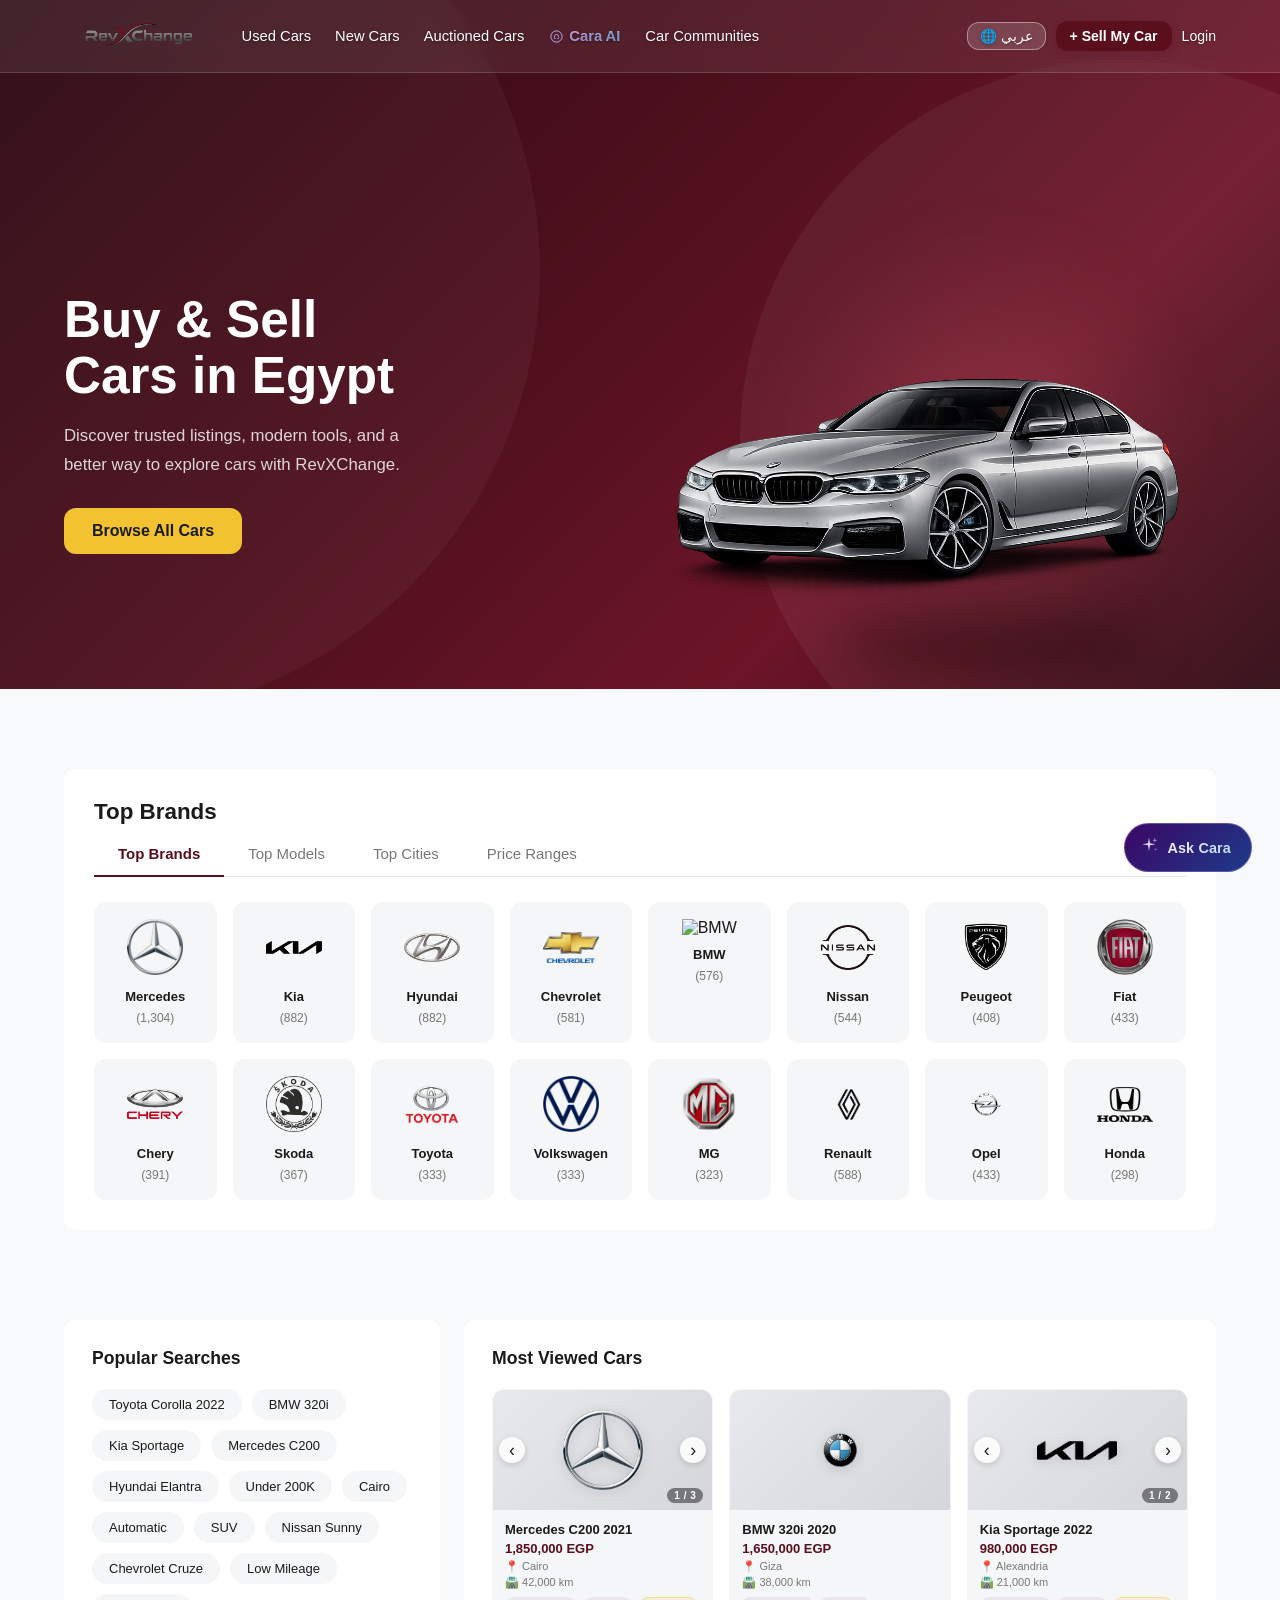
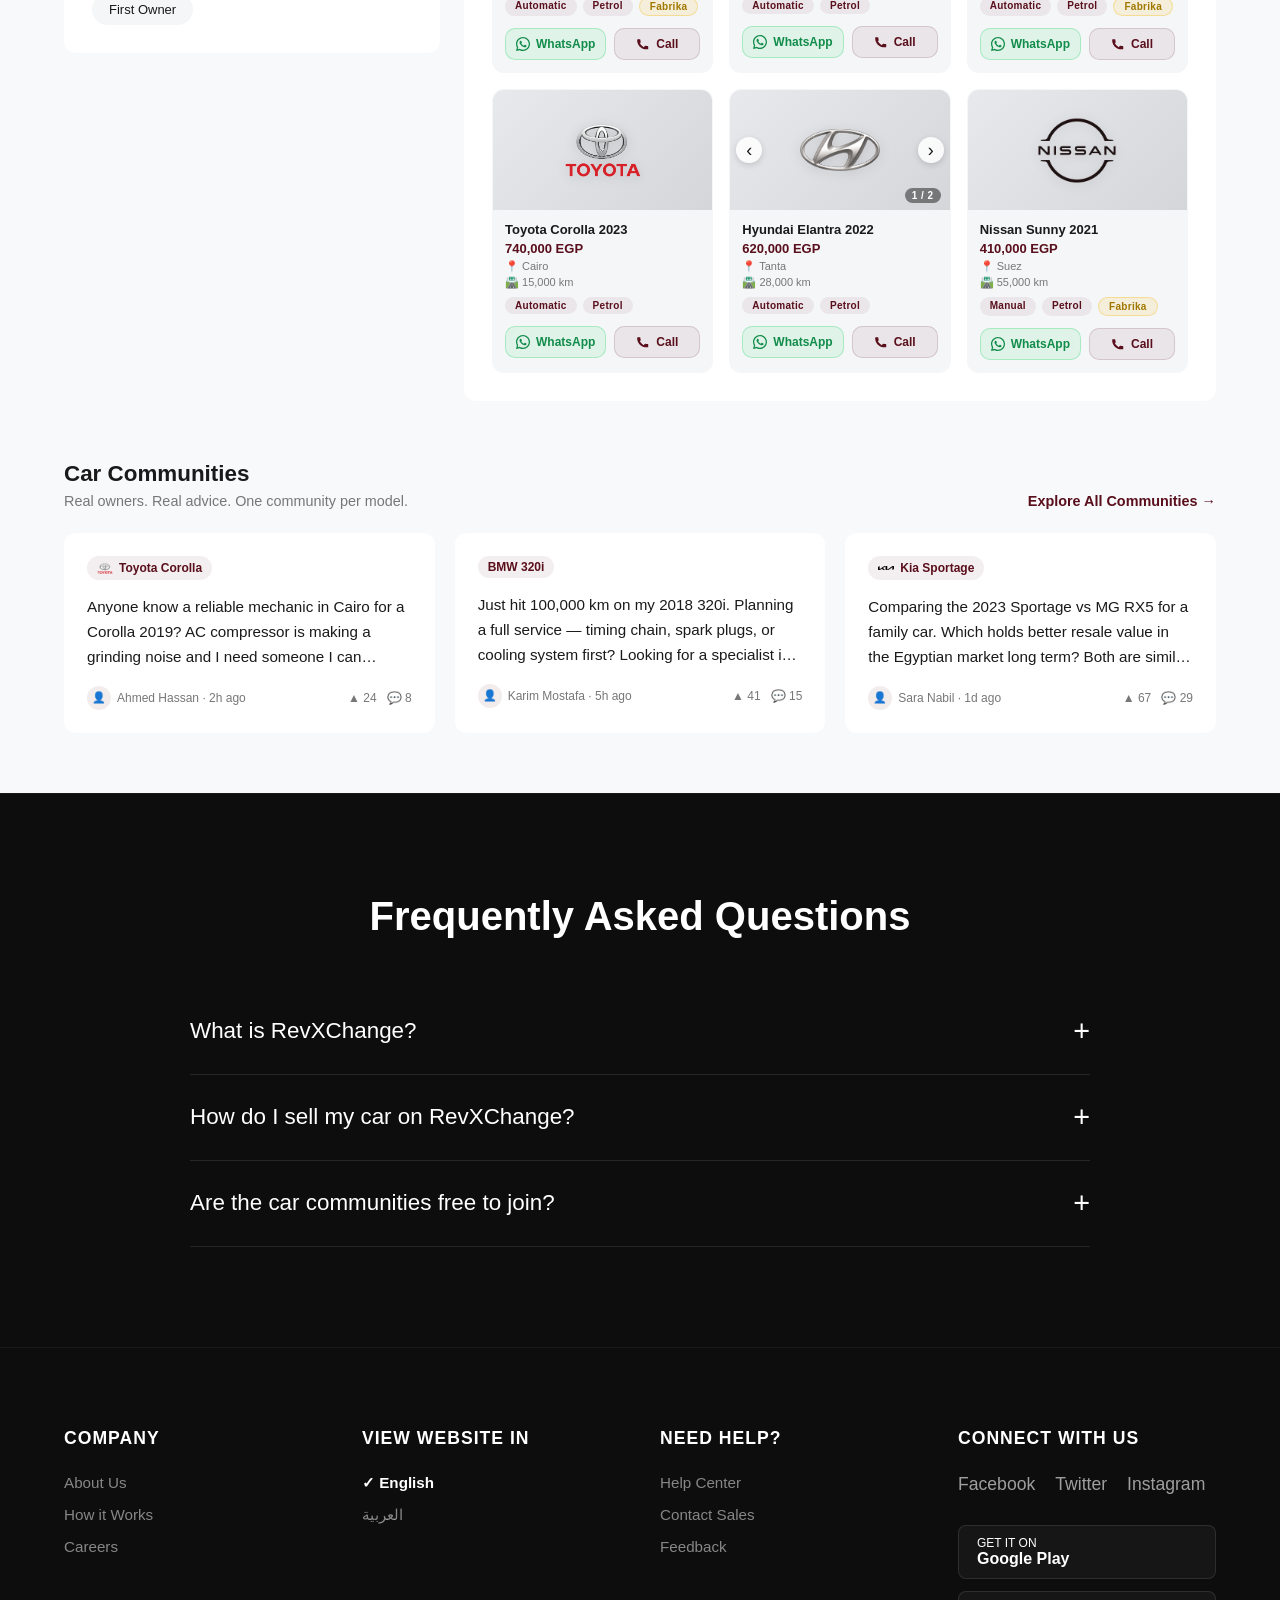
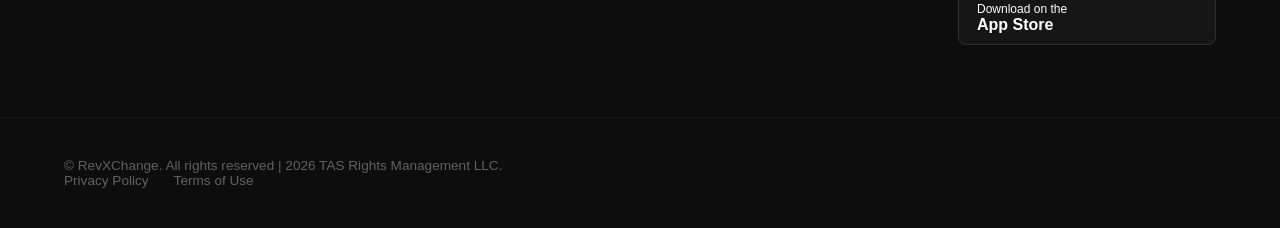
==== commit 9d33c03e: "Implemented Cara AI Frontend" ====
--- a/client/index.html
+++ b/client/index.html
@@ -13,6 +13,8 @@
     <link rel="stylesheet" href="css/components/cards.css">
     <link rel="stylesheet" href="css/pages/home.css">
     <link rel="stylesheet" href="css/base/footer.css">
+    <link rel="stylesheet" href="css/components/navbar.css">
+    <link rel="stylesheet" href="css/components/cara.css">
 
 </head>
 
@@ -29,7 +31,22 @@
                 <li><a href="pages/used-cars.html">Used Cars</a></li>
                 <li><a href="pages/buy-cars.html">New Cars</a></li>
                 <li><a href="#">Auctioned Cars</a></li>
-                <li><a href="Q-A.html">Ask About Your Car</a></li>
+                <li>
+                    <a href="#" class="cara-nav-link" id="caraNavBtn">
+                        <svg class="cara-icon" viewBox="0 0 24 24" fill="none" width="15" height="15">
+                        <circle cx="12" cy="12" r="9" stroke="currentColor" stroke-width="1.5"/>
+                        <path d="M8.5 13C8.5 10.5 10.1 8.8 12 8.8C13.9 8.8 15.5 10.5 15.5 13" stroke="currentColor" stroke-width="1.5" stroke-linecap="round"/>
+                        <circle cx="9.5" cy="15" r="1.1" fill="currentColor"/>
+                        <circle cx="14.5" cy="15" r="1.1" fill="currentColor"/>
+                        </svg>
+                        <span class="cara-text">Cara AI</span>
+                        <span class="cara-spark"></span>
+                        <span class="cara-spark"></span>
+                        <span class="cara-spark"></span>
+                        <span class="cara-spark"></span>
+                        <span class="cara-spark"></span>
+                    </a>
+                </li>
                 <li><a href="pages/communities.html">Car Communities</a></li>
                 <span class="nav-indicator" id="navIndicator"></span>
             </ul>
@@ -77,7 +94,9 @@
             </a>
         </li>
     </ul>
-</div> 
+</div>
+            </div>
+        </div>
     </nav>
 
     <section class="hero-bg">
@@ -223,6 +242,7 @@
     <script src="js/cars.js"></script>
     <script src="js/main.js"></script>
     <script src="js/navbar.js"></script>
+    <script src="js/cara.js"></script>
 </body>
 
 </html>
--- a/client/css/components/navbar.css
+++ b/client/css/components/navbar.css
@@ -375,4 +375,98 @@
 
 .dropdown-logout a:hover {
     background: #fff5f5 !important;
-}+}
+
+/*Cara AI Nav Item*/
+@keyframes caraShimmer {
+    0%   { background-position: 0% 50%; }
+    50%  { background-position: 100% 50%; }
+    100% { background-position: 0% 50%; }
+}
+
+@keyframes caraIconPulse {
+    0%, 100% { opacity: 0.7; transform: scale(1);    filter: drop-shadow(0 0 3px rgba(167,139,250,0.6)); }
+    50%       { opacity: 1;   transform: scale(1.12); filter: drop-shadow(0 0 7px rgba(167,139,250,1));   }
+}
+
+@keyframes sparkFly {
+    0%   { transform: translate(0, 0) scale(0); opacity: 0; }
+    25%  { opacity: 1; }
+    100% { transform: translate(var(--tx), var(--ty)) scale(0); opacity: 0; }
+}
+
+.cara-nav-link {
+    position: relative;
+    display: flex !important;
+    align-items: center;
+    gap: 5px;
+    padding: 5px 11px !important;
+    text-decoration: none;
+    overflow: visible !important;
+}
+
+.cara-nav-link:hover {
+    background: rgba(167, 139, 250, 0.13) !important;
+}
+
+.navbar.scrolled .cara-nav-link:hover {
+    background: rgba(109, 40, 217, 0.07) !important;
+}
+
+/* Animated gradient text */
+.cara-text {
+    background: linear-gradient(90deg, #d8b4fe, #93c5fd, #f0abfc, #d8b4fe);
+    background-size: 300% 100%;
+    -webkit-background-clip: text;
+    -webkit-text-fill-color: transparent;
+    background-clip: text;
+    animation: caraShimmer 3.5s ease infinite;
+    font-weight: 600;
+    font-size: 0.92rem;
+    font-family: 'Segoe UI', sans-serif;
+}
+
+.navbar.scrolled .cara-text {
+    background: linear-gradient(90deg, #6d28d9, #1d4ed8, #7e22ce, #6d28d9);
+    background-size: 300% 100%;
+    -webkit-background-clip: text;
+    -webkit-text-fill-color: transparent;
+    background-clip: text;
+    animation: caraShimmer 3.5s ease infinite;
+}
+
+/* Icon */
+.cara-nav-link .cara-icon {
+    color: #c4b5fd;
+    animation: caraIconPulse 2.8s ease-in-out infinite;
+    flex-shrink: 0;
+}
+
+.navbar.scrolled .cara-nav-link .cara-icon {
+    color: #7c3aed;
+}
+
+/* Spark particles */
+.cara-spark {
+    position: absolute;
+    width: 4px;
+    height: 4px;
+    border-radius: 50%;
+    background: radial-gradient(circle, #d8b4fe, #93c5fd);
+    top: 50%;
+    left: 50%;
+    opacity: 0;
+    pointer-events: none;
+}
+
+.cara-spark:nth-child(3) { --tx: -12px; --ty: -14px; }
+.cara-spark:nth-child(4) { --tx:  13px; --ty: -12px; }
+.cara-spark:nth-child(5) { --tx: -15px; --ty:   5px; width: 3px; height: 3px; }
+.cara-spark:nth-child(6) { --tx:  14px; --ty:   7px; }
+.cara-spark:nth-child(7) { --tx:   2px; --ty: -17px; width: 3px; height: 3px; }
+
+.cara-nav-link:hover .cara-spark:nth-child(3) { animation: sparkFly 0.65s ease-out 0s    forwards; }
+.cara-nav-link:hover .cara-spark:nth-child(4) { animation: sparkFly 0.65s ease-out 0.06s forwards; }
+.cara-nav-link:hover .cara-spark:nth-child(5) { animation: sparkFly 0.65s ease-out 0.11s forwards; }
+.cara-nav-link:hover .cara-spark:nth-child(6) { animation: sparkFly 0.65s ease-out 0.04s forwards; }
+.cara-nav-link:hover .cara-spark:nth-child(7) { animation: sparkFly 0.65s ease-out 0.09s forwards; }
--- a/client/css/components/navbar.css
+++ b/client/css/components/navbar.css
@@ -375,4 +375,98 @@
 
 .dropdown-logout a:hover {
     background: #fff5f5 !important;
-}+}
+
+/*Cara AI Nav Item*/
+@keyframes caraShimmer {
+    0%   { background-position: 0% 50%; }
+    50%  { background-position: 100% 50%; }
+    100% { background-position: 0% 50%; }
+}
+
+@keyframes caraIconPulse {
+    0%, 100% { opacity: 0.7; transform: scale(1);    filter: drop-shadow(0 0 3px rgba(167,139,250,0.6)); }
+    50%       { opacity: 1;   transform: scale(1.12); filter: drop-shadow(0 0 7px rgba(167,139,250,1));   }
+}
+
+@keyframes sparkFly {
+    0%   { transform: translate(0, 0) scale(0); opacity: 0; }
+    25%  { opacity: 1; }
+    100% { transform: translate(var(--tx), var(--ty)) scale(0); opacity: 0; }
+}
+
+.cara-nav-link {
+    position: relative;
+    display: flex !important;
+    align-items: center;
+    gap: 5px;
+    padding: 5px 11px !important;
+    text-decoration: none;
+    overflow: visible !important;
+}
+
+.cara-nav-link:hover {
+    background: rgba(167, 139, 250, 0.13) !important;
+}
+
+.navbar.scrolled .cara-nav-link:hover {
+    background: rgba(109, 40, 217, 0.07) !important;
+}
+
+/* Animated gradient text */
+.cara-text {
+    background: linear-gradient(90deg, #d8b4fe, #93c5fd, #f0abfc, #d8b4fe);
+    background-size: 300% 100%;
+    -webkit-background-clip: text;
+    -webkit-text-fill-color: transparent;
+    background-clip: text;
+    animation: caraShimmer 3.5s ease infinite;
+    font-weight: 600;
+    font-size: 0.92rem;
+    font-family: 'Segoe UI', sans-serif;
+}
+
+.navbar.scrolled .cara-text {
+    background: linear-gradient(90deg, #6d28d9, #1d4ed8, #7e22ce, #6d28d9);
+    background-size: 300% 100%;
+    -webkit-background-clip: text;
+    -webkit-text-fill-color: transparent;
+    background-clip: text;
+    animation: caraShimmer 3.5s ease infinite;
+}
+
+/* Icon */
+.cara-nav-link .cara-icon {
+    color: #c4b5fd;
+    animation: caraIconPulse 2.8s ease-in-out infinite;
+    flex-shrink: 0;
+}
+
+.navbar.scrolled .cara-nav-link .cara-icon {
+    color: #7c3aed;
+}
+
+/* Spark particles */
+.cara-spark {
+    position: absolute;
+    width: 4px;
+    height: 4px;
+    border-radius: 50%;
+    background: radial-gradient(circle, #d8b4fe, #93c5fd);
+    top: 50%;
+    left: 50%;
+    opacity: 0;
+    pointer-events: none;
+}
+
+.cara-spark:nth-child(3) { --tx: -12px; --ty: -14px; }
+.cara-spark:nth-child(4) { --tx:  13px; --ty: -12px; }
+.cara-spark:nth-child(5) { --tx: -15px; --ty:   5px; width: 3px; height: 3px; }
+.cara-spark:nth-child(6) { --tx:  14px; --ty:   7px; }
+.cara-spark:nth-child(7) { --tx:   2px; --ty: -17px; width: 3px; height: 3px; }
+
+.cara-nav-link:hover .cara-spark:nth-child(3) { animation: sparkFly 0.65s ease-out 0s    forwards; }
+.cara-nav-link:hover .cara-spark:nth-child(4) { animation: sparkFly 0.65s ease-out 0.06s forwards; }
+.cara-nav-link:hover .cara-spark:nth-child(5) { animation: sparkFly 0.65s ease-out 0.11s forwards; }
+.cara-nav-link:hover .cara-spark:nth-child(6) { animation: sparkFly 0.65s ease-out 0.04s forwards; }
+.cara-nav-link:hover .cara-spark:nth-child(7) { animation: sparkFly 0.65s ease-out 0.09s forwards; }
--- a/client/css/components/cara.css
+++ b/client/css/components/cara.css
@@ -0,0 +1,421 @@
+/*CARA AI  ·  floating button + chatbot panel*/
+
+@keyframes caraShimmerBg {
+    0%   { background-position: 0%   50%; }
+    50%  { background-position: 100% 50%; }
+    100% { background-position: 0%   50%; }
+}
+
+@keyframes fabPulseRing {
+    0%   { box-shadow: 0 8px 28px rgba(109,40,217,0.4), 0 0 0 0   rgba(109,40,217,0.35); }
+    70%  { box-shadow: 0 8px 28px rgba(109,40,217,0.4), 0 0 0 10px rgba(109,40,217,0);   }
+    100% { box-shadow: 0 8px 28px rgba(109,40,217,0.4), 0 0 0 0   rgba(109,40,217,0);   }
+}
+
+@keyframes panelIn {
+    from { opacity: 0; transform: translateY(18px) scale(0.96); }
+    to   { opacity: 1; transform: translateY(0)    scale(1);    }
+}
+
+@keyframes msgSlideIn {
+    from { opacity: 0; transform: translateY(7px); }
+    to   { opacity: 1; transform: translateY(0);   }
+}
+
+@keyframes typingBounce {
+    0%, 80%, 100% { transform: scale(0.55); opacity: 0.35; }
+    40%            { transform: scale(1);    opacity: 1;    }
+}
+
+@keyframes fabIconPulse {
+    0%, 100% { transform: scale(1);    filter: drop-shadow(0 0 4px rgba(196,181,252,0.7)); }
+    50%       { transform: scale(1.14); filter: drop-shadow(0 0 8px rgba(196,181,252,1));   }
+}
+
+/*Floating Action Button*/
+.cara-fab {
+    position: fixed;
+    bottom: 28px;
+    right: 28px;
+    z-index: 9997;
+    display: flex;
+    align-items: center;
+    gap: 8px;
+    background: linear-gradient(135deg, #3b0764, #1e3a8a, #4a044e, #1e3a8a);
+    background-size: 300% 300%;
+    animation: caraShimmerBg 5s ease infinite, fabPulseRing 3s ease-in-out infinite;
+    border: 1px solid rgba(216, 180, 254, 0.3);
+    border-radius: 999px;
+    padding: 12px 20px 12px 14px;
+    cursor: pointer;
+    color: white;
+    font-family: 'Segoe UI', sans-serif;
+    transition: transform 0.22s cubic-bezier(0.4,0,0.2,1);
+    backdrop-filter: blur(8px);
+}
+
+.cara-fab:hover {
+    transform: translateY(-4px) scale(1.03);
+}
+
+.cara-fab .cara-fab-icon {
+    color: #e9d5ff;
+    animation: fabIconPulse 2.8s ease-in-out infinite;
+    flex-shrink: 0;
+}
+
+.cara-fab .cara-fab-label {
+    background: linear-gradient(90deg, #f3e8ff, #bfdbfe, #fae8ff, #f3e8ff);
+    background-size: 300% 100%;
+    -webkit-background-clip: text;
+    -webkit-text-fill-color: transparent;
+    background-clip: text;
+    animation: caraShimmerBg 3s ease infinite;
+    font-size: 0.9rem;
+    font-weight: 600;
+    letter-spacing: 0.01em;
+}
+
+/*Chatbot Panel*/
+.cara-panel {
+    position: fixed;
+    bottom: 98px;
+    right: 28px;
+    z-index: 9998;
+    width: 400px;
+    max-height: 600px;
+    display: flex;
+    flex-direction: column;
+    background: rgba(255,255,255,0.98);
+    backdrop-filter: blur(28px) saturate(1.4);
+    -webkit-backdrop-filter: blur(28px) saturate(1.4);
+    border-radius: 24px;
+    border: 1px solid rgba(196,181,252,0.28);
+    box-shadow:
+        0 24px 72px rgba(0,0,0,0.13),
+        0 1px 0 rgba(255,255,255,0.9) inset;
+    overflow: hidden;
+    animation: panelIn 0.3s cubic-bezier(0.4,0,0.2,1) forwards;
+}
+
+.cara-panel.cara-hidden {
+    display: none !important;
+}
+
+/* Panel Header */
+.cara-header {
+    display: flex;
+    align-items: center;
+    gap: 12px;
+    padding: 16px 18px;
+    background: linear-gradient(135deg, #1e1b4b 0%, #312e81 40%, #0c4a6e 100%);
+    flex-shrink: 0;
+}
+
+.cara-header-avatar {
+    width: 38px;
+    height: 38px;
+    border-radius: 50%;
+    background: rgba(255,255,255,0.1);
+    border: 1px solid rgba(196,181,252,0.35);
+    display: flex;
+    align-items: center;
+    justify-content: center;
+    flex-shrink: 0;
+    color: #ddd6fe;
+    animation: fabIconPulse 2.8s ease-in-out infinite;
+}
+
+.cara-header-info { flex: 1; min-width: 0; }
+
+.cara-header-name {
+    font-size: 0.95rem;
+    font-weight: 700;
+    font-family: 'Segoe UI', sans-serif;
+    letter-spacing: 0.02em;
+    background: linear-gradient(90deg, #e9d5ff, #bfdbfe, #f5d0fe);
+    -webkit-background-clip: text;
+    -webkit-text-fill-color: transparent;
+    background-clip: text;
+}
+
+.cara-header-status {
+    display: flex;
+    align-items: center;
+    gap: 5px;
+    font-size: 11px;
+    color: rgba(196,181,252,0.75);
+    font-family: 'Segoe UI', sans-serif;
+    margin-top: 2px;
+}
+
+.cara-status-dot {
+    width: 6px;
+    height: 6px;
+    border-radius: 50%;
+    background: #34d399;
+    animation: fabIconPulse 2s ease-in-out infinite;
+    flex-shrink: 0;
+}
+
+.cara-header-close {
+    width: 30px;
+    height: 30px;
+    border-radius: 50%;
+    border: none;
+    background: rgba(255,255,255,0.1);
+    color: rgba(255,255,255,0.65);
+    cursor: pointer;
+    font-size: 1rem;
+    display: flex;
+    align-items: center;
+    justify-content: center;
+    transition: background 0.18s, color 0.18s;
+    flex-shrink: 0;
+    line-height: 1;
+}
+
+.cara-header-close:hover {
+    background: rgba(255,255,255,0.2);
+    color: white;
+}
+
+/* Messages */
+.cara-messages {
+    flex: 1;
+    overflow-y: auto;
+    padding: 18px 18px 10px;
+    display: flex;
+    flex-direction: column;
+    gap: 12px;
+    scroll-behavior: smooth;
+}
+
+.cara-messages::-webkit-scrollbar { width: 3px; }
+.cara-messages::-webkit-scrollbar-track { background: transparent; }
+.cara-messages::-webkit-scrollbar-thumb { background: rgba(0,0,0,0.08); border-radius: 2px; }
+
+/* Message rows */
+.cara-msg {
+    display: flex;
+    gap: 8px;
+    animation: msgSlideIn 0.26s cubic-bezier(0.4,0,0.2,1) forwards;
+}
+
+.cara-msg.from-cara { align-self: flex-start; max-width: 92%; }
+.cara-msg.from-user { align-self: flex-end;   flex-direction: row-reverse; max-width: 80%; }
+
+.cara-msg-avatar {
+    width: 26px;
+    height: 26px;
+    border-radius: 50%;
+    background: linear-gradient(135deg, #4c1d95, #1e3a8a);
+    display: flex;
+    align-items: center;
+    justify-content: center;
+    flex-shrink: 0;
+    margin-top: 3px;
+    color: #ddd6fe;
+}
+
+.cara-bubble {
+    padding: 10px 14px;
+    border-radius: 16px;
+    font-size: 0.88rem;
+    line-height: 1.65;
+    font-family: 'Segoe UI', sans-serif;
+}
+
+.from-cara .cara-bubble {
+    background: #f5f3ff;
+    color: #1a1a1a;
+    border-bottom-left-radius: 4px;
+    border: 1px solid rgba(196,181,252,0.2);
+}
+
+.from-user .cara-bubble {
+    background: linear-gradient(135deg, #4c1d95, #1e3a8a);
+    color: white;
+    border-bottom-right-radius: 4px;
+}
+
+.cara-bubble[dir="rtl"] {
+    text-align: right;
+    font-size: 0.92rem;
+}
+
+.cara-bubble a {
+    color: #7c3aed;
+    font-weight: 600;
+    text-decoration: none;
+}
+.cara-bubble a:hover { text-decoration: underline; }
+
+/* Typing indicator */
+.cara-typing {
+    display: flex;
+    align-items: center;
+    gap: 5px;
+    padding: 10px 14px;
+    background: #f5f3ff;
+    border-radius: 16px;
+    border-bottom-left-radius: 4px;
+    border: 1px solid rgba(196,181,252,0.2);
+    width: fit-content;
+}
+
+.cara-typing-dot {
+    width: 7px;
+    height: 7px;
+    border-radius: 50%;
+    background: rgba(109,40,217,0.45);
+}
+
+.cara-typing-dot:nth-child(1) { animation: typingBounce 1.2s ease-in-out 0s   infinite; }
+.cara-typing-dot:nth-child(2) { animation: typingBounce 1.2s ease-in-out 0.2s infinite; }
+.cara-typing-dot:nth-child(3) { animation: typingBounce 1.2s ease-in-out 0.4s infinite; }
+
+/* Quick action buttons */
+.cara-quick-actions {
+    display: flex;
+    flex-wrap: wrap;
+    gap: 7px;
+}
+
+.cara-quick-btn {
+    background: white;
+    border: 1px solid rgba(196,181,252,0.5);
+    border-radius: 999px;
+    padding: 7px 14px;
+    font-size: 0.82rem;
+    font-weight: 500;
+    color: #4c1d95;
+    cursor: pointer;
+    font-family: 'Segoe UI', sans-serif;
+    transition: all 0.18s ease;
+    white-space: nowrap;
+}
+
+.cara-quick-btn:hover {
+    background: linear-gradient(135deg, #4c1d95, #1e3a8a);
+    color: white;
+    border-color: transparent;
+    transform: translateY(-1px);
+    box-shadow: 0 4px 12px rgba(76,29,149,0.25);
+}
+
+/* Chip selections */
+.cara-chips {
+    display: flex;
+    flex-wrap: wrap;
+    gap: 6px;
+}
+
+.cara-chip-btn {
+    background: white;
+    border: 1px solid rgba(196,181,252,0.45);
+    border-radius: 9px;
+    padding: 6px 12px;
+    font-size: 0.81rem;
+    font-weight: 500;
+    color: #1e1b4b;
+    cursor: pointer;
+    font-family: 'Segoe UI', sans-serif;
+    transition: all 0.18s ease;
+}
+
+.cara-chip-btn:hover {
+    background: #f5f3ff;
+    border-color: #a78bfa;
+    color: #4c1d95;
+    transform: translateY(-1px);
+}
+
+/* Input bar */
+.cara-input-bar {
+    display: flex;
+    gap: 9px;
+    align-items: center;
+    padding: 13px 15px;
+    border-top: 1px solid rgba(0,0,0,0.05);
+    background: #fafafa;
+    flex-shrink: 0;
+}
+
+.cara-text-input {
+    flex: 1;
+    border: 1px solid rgba(196,181,252,0.35);
+    border-radius: 999px;
+    padding: 9px 16px;
+    font-size: 0.87rem;
+    font-family: 'Segoe UI', sans-serif;
+    outline: none;
+    background: white;
+    color: #1a1a1a;
+    transition: border-color 0.2s, box-shadow 0.2s;
+}
+
+.cara-text-input:focus {
+    border-color: #a78bfa;
+    box-shadow: 0 0 0 3px rgba(167,139,250,0.1);
+}
+
+.cara-text-input::placeholder { color: #ccc; }
+
+.cara-send-btn {
+    width: 36px;
+    height: 36px;
+    border-radius: 50%;
+    border: none;
+    background: linear-gradient(135deg, #4c1d95, #1e3a8a);
+    color: white;
+    cursor: pointer;
+    display: flex;
+    align-items: center;
+    justify-content: center;
+    flex-shrink: 0;
+    transition: transform 0.18s, box-shadow 0.18s;
+    box-shadow: 0 4px 12px rgba(76,29,149,0.3);
+}
+
+.cara-send-btn:hover {
+    transform: scale(1.1);
+    box-shadow: 0 6px 16px rgba(76,29,149,0.4);
+}
+
+/* ── FAB Hover Particles ─────────────────────────────────────── */
+@keyframes fabSpark {
+    0%   { transform: translate(0,0) scale(0); opacity: 0; }
+    25%  { opacity: 1; }
+    100% { transform: translate(var(--tx), var(--ty)) scale(0); opacity: 0; }
+}
+
+.cara-fab {
+    overflow: visible;
+}
+
+.cara-fab-spark {
+    position: absolute;
+    width: 5px;
+    height: 5px;
+    border-radius: 50%;
+    background: radial-gradient(circle, #e9d5ff, #93c5fd);
+    pointer-events: none;
+    opacity: 0;
+    top: 50%;
+    left: 50%;
+}
+
+.cara-fab-spark:nth-child(1) { --tx: -18px; --ty: -20px; }
+.cara-fab-spark:nth-child(2) { --tx:  20px; --ty: -16px; width: 4px; height: 4px; }
+.cara-fab-spark:nth-child(3) { --tx: -22px; --ty:   8px; }
+.cara-fab-spark:nth-child(4) { --tx:  18px; --ty:  14px; width: 4px; height: 4px; }
+.cara-fab-spark:nth-child(5) { --tx:   4px; --ty: -24px; width: 3px; height: 3px; }
+.cara-fab-spark:nth-child(6) { --tx: -10px; --ty:  22px; width: 3px; height: 3px; }
+
+.cara-fab:hover .cara-fab-spark:nth-child(1) { animation: fabSpark 0.7s ease-out 0s    forwards; }
+.cara-fab:hover .cara-fab-spark:nth-child(2) { animation: fabSpark 0.7s ease-out 0.05s forwards; }
+.cara-fab:hover .cara-fab-spark:nth-child(3) { animation: fabSpark 0.7s ease-out 0.1s  forwards; }
+.cara-fab:hover .cara-fab-spark:nth-child(4) { animation: fabSpark 0.7s ease-out 0.03s forwards; }
+.cara-fab:hover .cara-fab-spark:nth-child(5) { animation: fabSpark 0.7s ease-out 0.08s forwards; }
+.cara-fab:hover .cara-fab-spark:nth-child(6) { animation: fabSpark 0.7s ease-out 0.13s forwards; }
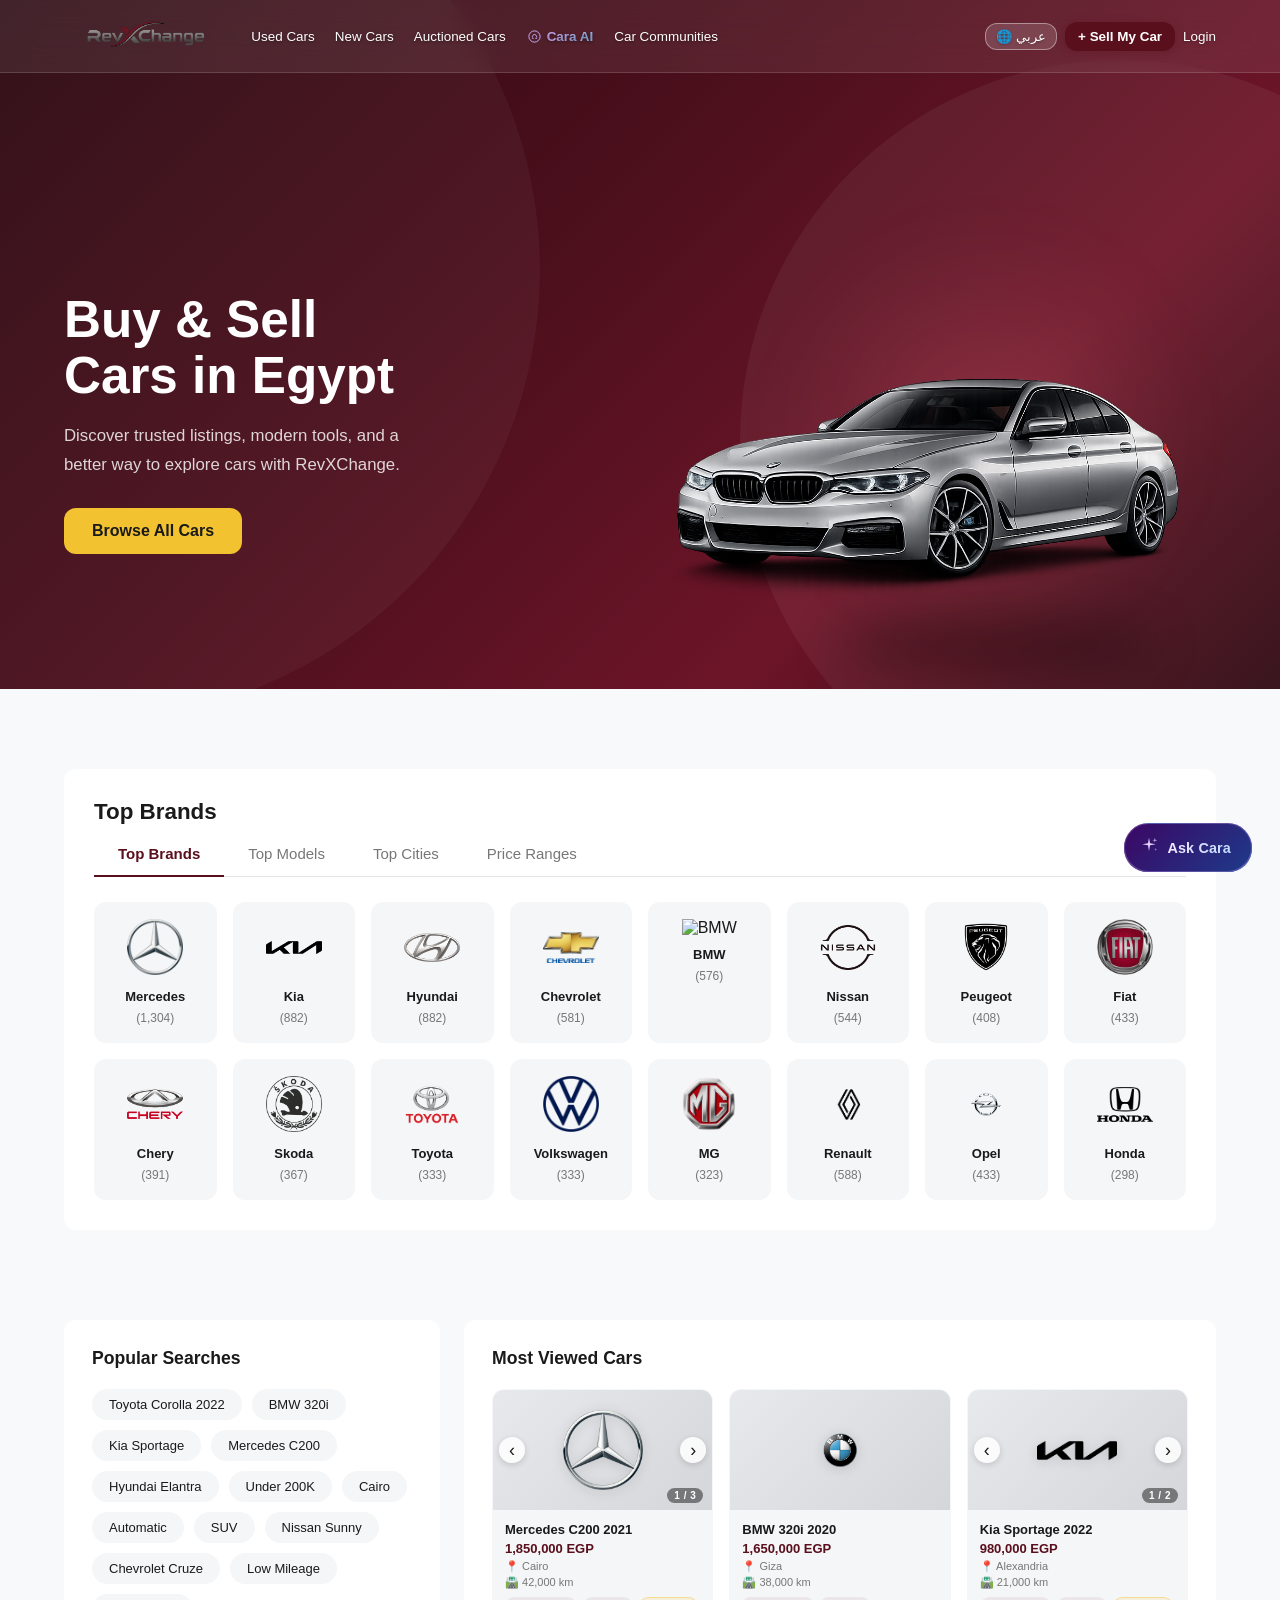
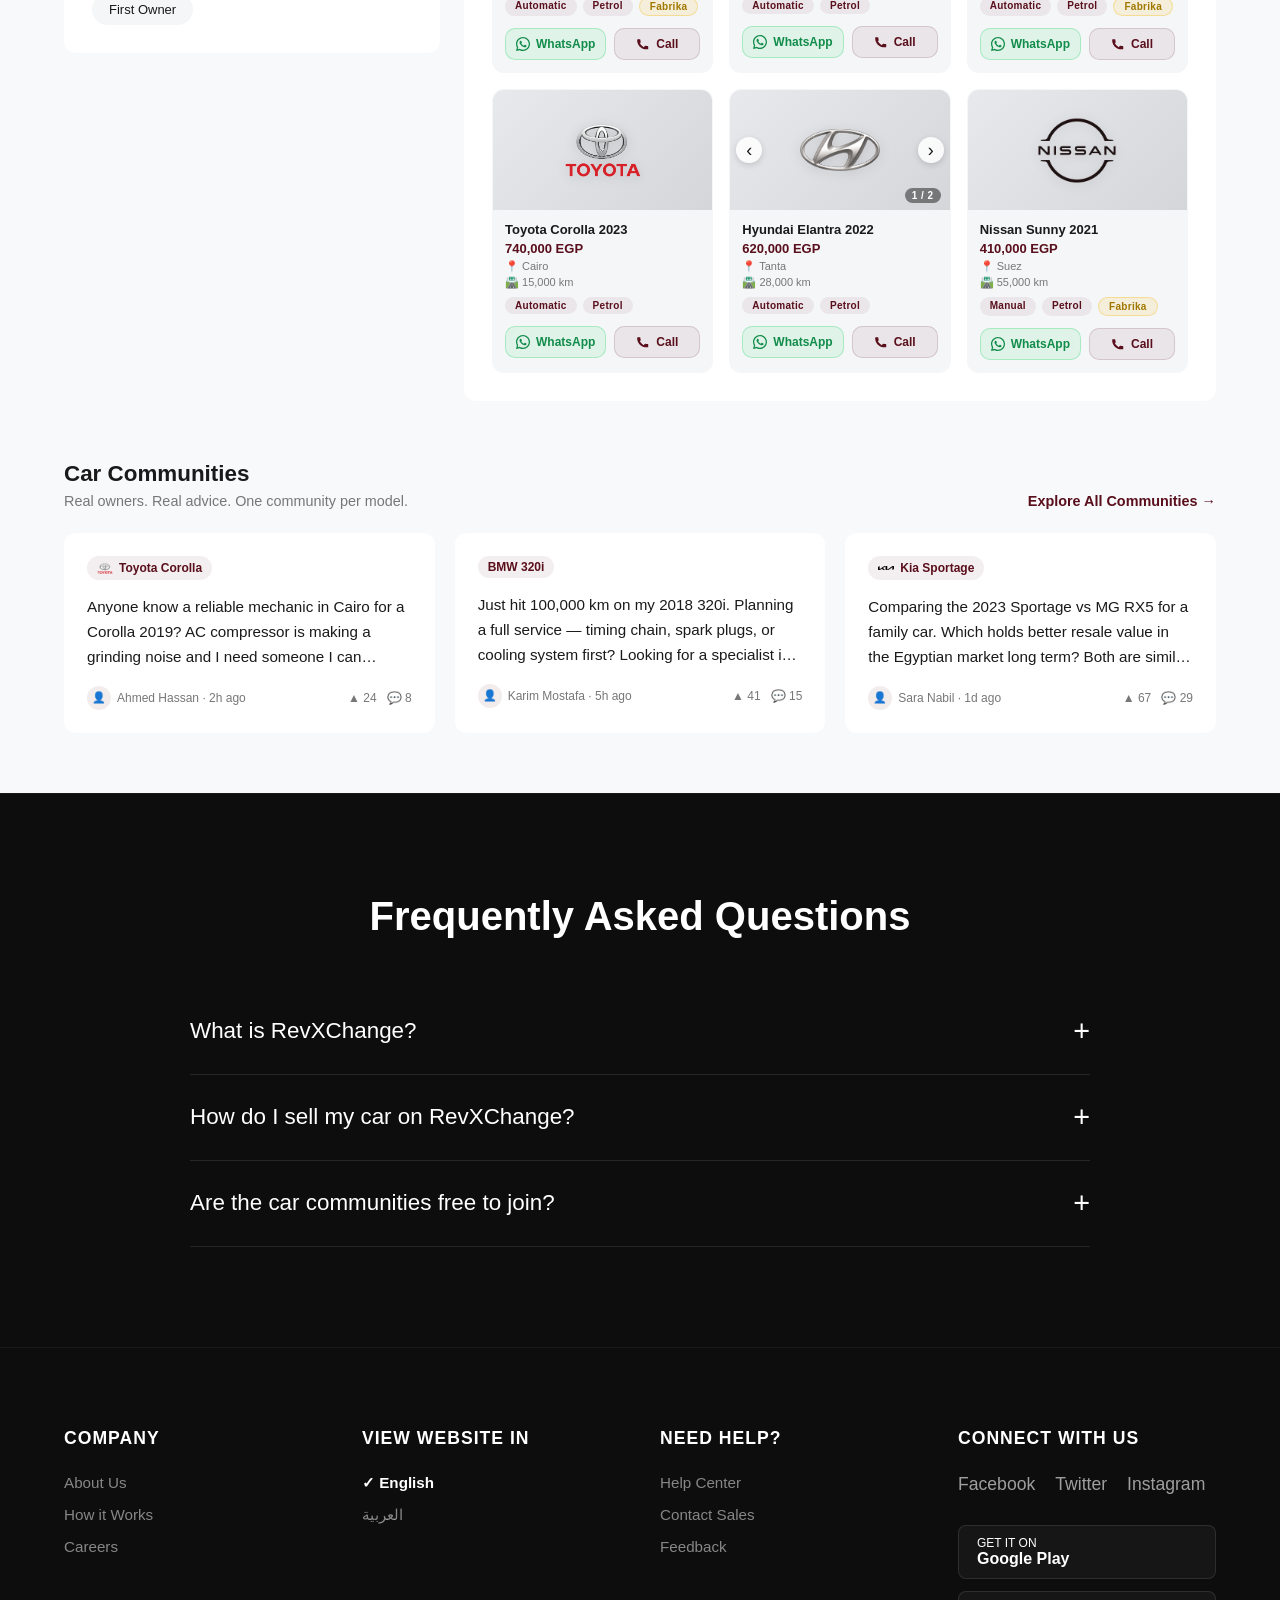
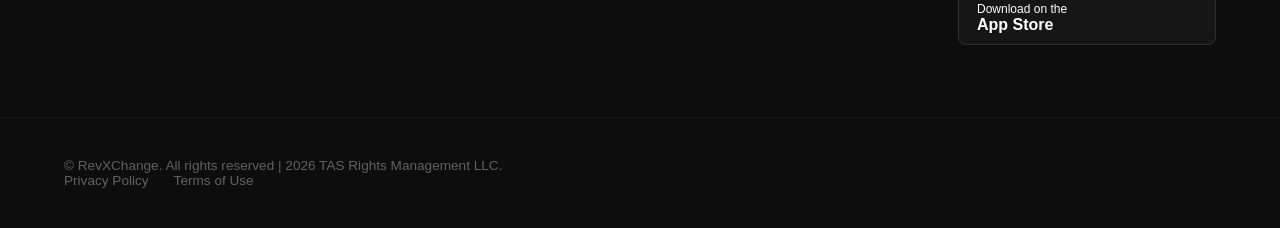
==== commit 85011a74: "universal navbar + Cara AI across all pages" ====
--- a/client/index.html
+++ b/client/index.html
@@ -3,6 +3,7 @@
 
 <head>
     <meta charset="UTF-8">
+    <meta name="viewport" content="width=device-width, initial-scale=1.0">
     <title>RevXChange</title>
 
     <link rel="stylesheet" href="css/base/reset.css">
@@ -11,15 +12,14 @@
     <link rel="stylesheet" href="css/base/style.css">
     <link rel="stylesheet" href="css/components/navbar.css">
     <link rel="stylesheet" href="css/components/cards.css">
+    <link rel="stylesheet" href="css/components/cara.css">
     <link rel="stylesheet" href="css/pages/home.css">
     <link rel="stylesheet" href="css/base/footer.css">
-    <link rel="stylesheet" href="css/components/navbar.css">
-    <link rel="stylesheet" href="css/components/cara.css">
-
 </head>
 
 <body>
 
+    <!-- ── Universal Navbar ──────────────────────────────────── -->
     <nav class="navbar">
         <div class="container">
 
@@ -34,10 +34,10 @@
                 <li>
                     <a href="#" class="cara-nav-link" id="caraNavBtn">
                         <svg class="cara-icon" viewBox="0 0 24 24" fill="none" width="15" height="15">
-                        <circle cx="12" cy="12" r="9" stroke="currentColor" stroke-width="1.5"/>
-                        <path d="M8.5 13C8.5 10.5 10.1 8.8 12 8.8C13.9 8.8 15.5 10.5 15.5 13" stroke="currentColor" stroke-width="1.5" stroke-linecap="round"/>
-                        <circle cx="9.5" cy="15" r="1.1" fill="currentColor"/>
-                        <circle cx="14.5" cy="15" r="1.1" fill="currentColor"/>
+                            <circle cx="12" cy="12" r="9" stroke="currentColor" stroke-width="1.5"/>
+                            <path d="M8.5 13C8.5 10.5 10.1 8.8 12 8.8C13.9 8.8 15.5 10.5 15.5 13" stroke="currentColor" stroke-width="1.5" stroke-linecap="round"/>
+                            <circle cx="9.5" cy="15" r="1.1" fill="currentColor"/>
+                            <circle cx="14.5" cy="15" r="1.1" fill="currentColor"/>
                         </svg>
                         <span class="cara-text">Cara AI</span>
                         <span class="cara-spark"></span>
@@ -56,59 +56,54 @@
                 <a href="pages/sell-car.html" class="sell-btn">+ Sell My Car</a>
                 <a href="pages/login.html" class="login-btn" id="loginBtn">Login</a>
 
-        
-
-<!-- Show when logged IN (hidden by default) -->
-<div class="profile-menu hidden" id="profileMenu">
-    <button class="profile-trigger" id="profileTrigger">
-        <div class="profile-avatar">
-            <svg width="16" height="16" viewBox="0 0 24 24" fill="currentColor">
-                <path d="M12 12c2.7 0 4.8-2.1 4.8-4.8S14.7 2.4 12 2.4 7.2 4.5 7.2 7.2 9.3 12 12 12zm0 2.4c-3.2 0-9.6 1.6-9.6 4.8v2.4h19.2v-2.4c0-3.2-6.4-4.8-9.6-4.8z"/>
-            </svg>
-        </div>
-        <span class="profile-name" id="profileName">User</span>
-        <svg class="chevron" width="14" height="14" viewBox="0 0 24 24" fill="currentColor">
-            <path d="M7 10l5 5 5-5z"/>
-        </svg>
-    </button>
-
-    <ul class="dropdown" id="dropdownMenu">
-        <li class="dropdown-header">
-            <div class="dropdown-avatar">
-                <svg width="20" height="20" viewBox="0 0 24 24" fill="currentColor">
-                    <path d="M12 12c2.7 0 4.8-2.1 4.8-4.8S14.7 2.4 12 2.4 7.2 4.5 7.2 7.2 9.3 12 12 12zm0 2.4c-3.2 0-9.6 1.6-9.6 4.8v2.4h19.2v-2.4c0-3.2-6.4-4.8-9.6-4.8z"/>
-                </svg>
-            </div>
-            <span id="dropdownName">User</span>
-        </li>
-        <li><a href="#">My Ads</a></li>
-        <li><a href="#">Saved Ads</a></li>
-        <li><a href="#">Credits Usage</a></li>
-        <li><a href="pages/dashboard.html">Settings</a></li>
-        <li class="dropdown-logout">
-            <a href="#" id="logoutBtn">
-                Logout
-                <svg width="15" height="15" viewBox="0 0 24 24" fill="currentColor">
-                    <path d="M17 7l-1.41 1.41L18.17 11H8v2h10.17l-2.58 2.58L17 17l5-5-5-5zM4 5h8V3H4c-1.1 0-2 .9-2 2v14c0 1.1.9 2 2 2h8v-2H4V5z"/>
-                </svg>
-            </a>
-        </li>
-    </ul>
-</div>
+                <div class="profile-menu hidden" id="profileMenu">
+                    <button class="profile-trigger" id="profileTrigger">
+                        <div class="profile-avatar">
+                            <svg width="16" height="16" viewBox="0 0 24 24" fill="currentColor">
+                                <path d="M12 12c2.7 0 4.8-2.1 4.8-4.8S14.7 2.4 12 2.4 7.2 4.5 7.2 7.2 9.3 12 12 12zm0 2.4c-3.2 0-9.6 1.6-9.6 4.8v2.4h19.2v-2.4c0-3.2-6.4-4.8-9.6-4.8z"/>
+                            </svg>
+                        </div>
+                        <span class="profile-name" id="profileName">User</span>
+                        <svg class="chevron" width="14" height="14" viewBox="0 0 24 24" fill="currentColor">
+                            <path d="M7 10l5 5 5-5z"/>
+                        </svg>
+                    </button>
+
+                    <ul class="dropdown" id="dropdownMenu">
+                        <li class="dropdown-header">
+                            <div class="dropdown-avatar">
+                                <svg width="20" height="20" viewBox="0 0 24 24" fill="currentColor">
+                                    <path d="M12 12c2.7 0 4.8-2.1 4.8-4.8S14.7 2.4 12 2.4 7.2 4.5 7.2 7.2 9.3 12 12 12zm0 2.4c-3.2 0-9.6 1.6-9.6 4.8v2.4h19.2v-2.4c0-3.2-6.4-4.8-9.6-4.8z"/>
+                                </svg>
+                            </div>
+                            <span id="dropdownName">User</span>
+                        </li>
+                        <li><a href="#">My Ads</a></li>
+                        <li><a href="#">Saved Ads</a></li>
+                        <li><a href="#">Credits Usage</a></li>
+                        <li><a href="pages/dashboard.html">Settings</a></li>
+                        <li class="dropdown-logout">
+                            <a href="#" id="logoutBtn">
+                                Logout
+                                <svg width="15" height="15" viewBox="0 0 24 24" fill="currentColor">
+                                    <path d="M17 7l-1.41 1.41L18.17 11H8v2h10.17l-2.58 2.58L17 17l5-5-5-5zM4 5h8V3H4c-1.1 0-2 .9-2 2v14c0 1.1.9 2 2 2h8v-2H4V5z"/>
+                                </svg>
+                            </a>
+                        </li>
+                    </ul>
+                </div>
             </div>
         </div>
     </nav>
 
+    <!-- ── Hero ──────────────────────────────────────────────── -->
     <section class="hero-bg">
         <div class="hero-content container">
             <div class="hero-text">
                 <h1>Buy &amp; Sell Cars in Egypt</h1>
-                <p>
-                    Discover trusted listings, modern tools, and a better way to explore cars with RevXChange.
-                </p>
+                <p>Discover trusted listings, modern tools, and a better way to explore cars with RevXChange.</p>
                 <a href="pages/used-cars.html" class="hero-btn">Browse All Cars</a>
             </div>
-
             <div class="hero-image">
                 <img src="assets/images/BMW2.png" alt="Featured Car">
                 <div class="hero-glow"></div>
@@ -117,14 +112,11 @@
         </div>
     </section>
 
-    
+    <!-- ── Top Brands / Models / Cities / Prices ─────────────── -->
     <section class="home-brands">
         <div class="container">
-
             <div class="brands-box">
-
                 <h2 class="section-title" id="sectionTitle">Top Brands</h2>
-
                 <div class="tabs">
                     <button class="active">Top Brands</button>
                     <button>Top Models</button>
@@ -132,52 +124,50 @@
                     <button>Price Ranges</button>
                 </div>
                 <div class="brands-grid"></div>
-
-            </div>
-
-        </div>
-    </section>
-
+            </div>
+        </div>
+    </section>
+
+    <!-- ── Discover Section ───────────────────────────────────── -->
     <section class="home-discover">
         <div class="container">
             <div id="discoverSection"></div>
         </div>
     </section>
 
+    <!-- ── Communities Preview ───────────────────────────────── -->
     <section class="home-communities">
-    <div class="container">
-        <div class="section-header-row">
-            <div>
-                <h2 class="section-title-alt">Car Communities</h2>
-                <p class="section-subtitle">Real owners. Real advice. One community per model.</p>
-            </div>
-            <a href="pages/communities.html" class="view-all-link">Explore All Communities →</a>
-        </div>
-        <div class="community-preview-grid" id="communityPreview"></div>
-    </div>
-    </section>
-
+        <div class="container">
+            <div class="section-header-row">
+                <div>
+                    <h2 class="section-title-alt">Car Communities</h2>
+                    <p class="section-subtitle">Real owners. Real advice. One community per model.</p>
+                </div>
+                <a href="pages/communities.html" class="view-all-link">Explore All Communities →</a>
+            </div>
+            <div class="community-preview-grid" id="communityPreview"></div>
+        </div>
+    </section>
+
+    <!-- ── FAQ ───────────────────────────────────────────────── -->
     <section class="home-faq">
         <div class="container">
             <h2 class="faq-title">Frequently Asked Questions</h2>
-
             <div class="faq-container">
                 <div class="faq-item">
-                    <button class="faq-question">What is RevXChange? <span class="arrow"></span></button>
+                    <button class="faq-question">What is RevXChange?</button>
                     <div class="faq-answer">
                         <p>RevXChange is Egypt's premium car marketplace where you can buy, sell, and auction cars with verified listings and an active car enthusiast community.</p>
                     </div>
                 </div>
-
                 <div class="faq-item">
-                    <button class="faq-question">How do I sell my car on RevXChange? <span class="arrow"></span></button>
+                    <button class="faq-question">How do I sell my car on RevXChange?</button>
                     <div class="faq-answer">
                         <p>Simply click the "+ Sell My Car" button in the navbar. You can list your car for direct sale or enter it into one of our weekly auctions.</p>
                     </div>
                 </div>
-
                 <div class="faq-item">
-                    <button class="faq-question">Are the car communities free to join? <span class="arrow"></span></button>
+                    <button class="faq-question">Are the car communities free to join?</button>
                     <div class="faq-answer">
                         <p>Yes! Every car model has a dedicated community where you can share experiences, find trusted mechanics, and ask questions for free.</p>
                     </div>
@@ -186,6 +176,7 @@
         </div>
     </section>
 
+    <!-- ── Footer ────────────────────────────────────────────── -->
     <footer class="main-footer">
         <div class="container footer-grid">
             <div class="footer-col">
@@ -196,7 +187,6 @@
                     <li><a href="#">Careers</a></li>
                 </ul>
             </div>
-
             <div class="footer-col">
                 <h4>View Website In</h4>
                 <ul class="lang-list">
@@ -204,7 +194,6 @@
                     <li><a href="#">العربية</a></li>
                 </ul>
             </div>
-
             <div class="footer-col">
                 <h4>Need Help?</h4>
                 <ul>
@@ -213,7 +202,6 @@
                     <li><a href="#">Feedback</a></li>
                 </ul>
             </div>
-
             <div class="footer-col">
                 <h4>Connect with Us</h4>
                 <div class="social-icons">
@@ -227,7 +215,6 @@
                 </div>
             </div>
         </div>
-
         <div class="footer-bottom">
             <div class="container">
                 <p>© RevXChange. All rights reserved | 2026 TAS Rights Management LLC.</p>
@@ -239,6 +226,53 @@
         </div>
     </footer>
 
+    <!-- ── Cara AI FAB ────────────────────────────────────────── -->
+    <button class="cara-fab" id="caraFab">
+        <span class="cara-fab-spark"></span>
+        <span class="cara-fab-spark"></span>
+        <span class="cara-fab-spark"></span>
+        <span class="cara-fab-spark"></span>
+        <span class="cara-fab-spark"></span>
+        <span class="cara-fab-spark"></span>
+        <svg class="cara-fab-icon" viewBox="0 0 24 24" fill="none" width="20" height="20">
+            <circle cx="12" cy="12" r="9" stroke="currentColor" stroke-width="1.5"/>
+            <path d="M8.5 13C8.5 10.5 10.1 8.8 12 8.8C13.9 8.8 15.5 10.5 15.5 13" stroke="currentColor" stroke-width="1.5" stroke-linecap="round"/>
+            <circle cx="9.5" cy="15" r="1.1" fill="currentColor"/>
+            <circle cx="14.5" cy="15" r="1.1" fill="currentColor"/>
+        </svg>
+        <span class="cara-fab-label">Ask Cara</span>
+    </button>
+
+    <div class="cara-panel cara-hidden" id="caraPanel">
+        <div class="cara-header">
+            <div class="cara-header-avatar">
+                <svg viewBox="0 0 24 24" fill="none" width="20" height="20">
+                    <circle cx="12" cy="12" r="9" stroke="currentColor" stroke-width="1.5"/>
+                    <path d="M8.5 13C8.5 10.5 10.1 8.8 12 8.8C13.9 8.8 15.5 10.5 15.5 13" stroke="currentColor" stroke-width="1.5" stroke-linecap="round"/>
+                    <circle cx="9.5" cy="15" r="1.1" fill="currentColor"/>
+                    <circle cx="14.5" cy="15" r="1.1" fill="currentColor"/>
+                </svg>
+            </div>
+            <div class="cara-header-info">
+                <div class="cara-header-name">Cara AI</div>
+                <div class="cara-header-status">
+                    <span class="cara-status-dot"></span>
+                    Online · Car Assistant
+                </div>
+            </div>
+            <button class="cara-header-close" id="caraClose">✕</button>
+        </div>
+        <div class="cara-messages" id="caraMessages"></div>
+        <div class="cara-input-bar">
+            <input type="text" class="cara-text-input" id="caraInput" placeholder="Ask me anything about cars…">
+            <button class="cara-send-btn" id="caraSend">
+                <svg viewBox="0 0 24 24" fill="currentColor" width="16" height="16">
+                    <path d="M2 21l21-9L2 3v7l15 2-15 2v7z"/>
+                </svg>
+            </button>
+        </div>
+    </div>
+
     <script src="js/cars.js"></script>
     <script src="js/main.js"></script>
     <script src="js/navbar.js"></script>
--- a/client/css/components/navbar.css
+++ b/client/css/components/navbar.css
@@ -24,7 +24,6 @@
         padding 0.45s cubic-bezier(0.4, 0, 0.2, 1);
 }
 
-
 .navbar.scrolled {
     top: 14px;
     width: calc(100% - 80px);
@@ -46,7 +45,7 @@
     padding: 0 24px;
     display: flex;
     align-items: center;
-    gap: 20px;
+    gap: 16px;
     height: 72px;
     transition: height 0.45s cubic-bezier(0.4, 0, 0.2, 1),
                 padding 0.45s cubic-bezier(0.4, 0, 0.2, 1);
@@ -65,7 +64,7 @@
 }
 
 .nav-logo img {
-    height: 100px;
+    height: 110px; /* slightly larger */
     width: auto;
     object-fit: contain;
     transition: height 0.45s cubic-bezier(0.4, 0, 0.2, 1);
@@ -74,7 +73,7 @@
 }
 
 .navbar.scrolled .nav-logo img {
-    height: 100px;
+    height: 110px;
 }
 
 /* ── Nav Links ──────────────────────────────────────────────── */
@@ -82,18 +81,20 @@
     list-style: none;
     display: flex;
     align-items: center;
-    gap: 4px;
+    gap: 2px;
     flex: 1;
-    position: relative; /* needed for indicator */
+    position: relative;
+    flex-wrap: nowrap; /* never wrap */
 }
 
 .nav-links a {
     text-decoration: none;
     color: var(--white);
-    font-size: 0.92rem;
+    font-size: 0.84rem; /* tightened from 0.92rem */
     font-weight: 500;
-    padding: 6px 10px;
+    padding: 6px 9px;
     border-radius: 8px;
+    white-space: nowrap; /* never break into two lines */
     text-shadow: 0 1px 3px rgba(0, 0, 0, 0.4);
     transition: color 0.2s ease, background 0.2s ease, text-shadow 0.2s ease;
     display: block;
@@ -140,7 +141,7 @@
 .nav-actions {
     display: flex;
     align-items: center;
-    gap: 10px;
+    gap: 8px;
     flex-shrink: 0;
 }
 
@@ -148,12 +149,13 @@
     background: rgba(255, 255, 255, 0.15);
     border: 1px solid rgba(255, 255, 255, 0.4);
     color: var(--white);
-    padding: 5px 12px;
+    padding: 5px 10px;
     border-radius: var(--radius);
     cursor: pointer;
-    font-size: 0.85rem;
+    font-size: 0.82rem;
     transition: all 0.2s;
     text-shadow: 0 1px 3px rgba(0, 0, 0, 0.3);
+    white-space: nowrap;
 }
 
 .lang-btn:hover {
@@ -170,11 +172,11 @@
 .sell-btn {
     background: var(--primary);
     color: var(--white);
-    padding: 7px 14px;
+    padding: 7px 13px;
     border-radius: var(--radius);
     text-decoration: none;
     font-weight: 600;
-    font-size: 0.88rem;
+    font-size: 0.84rem;
     transition: background 0.2s;
     box-shadow: 0 2px 10px rgba(90, 15, 28, 0.35);
     white-space: nowrap;
@@ -188,7 +190,7 @@
     color: var(--white);
     text-decoration: none;
     font-weight: 500;
-    font-size: 0.88rem;
+    font-size: 0.84rem;
     text-shadow: 0 1px 3px rgba(0, 0, 0, 0.3);
     transition: color 0.2s;
     white-space: nowrap;
@@ -206,17 +208,6 @@
 /* ── Profile Dropdown ───────────────────────────────────────── */
 .profile-menu {
     position: relative;
-}
-
-.profile-icon {
-    background: rgba(255, 255, 255, 0.15);
-    border: 2px solid rgba(255, 255, 255, 0.5);
-    border-radius: 50%;
-    width: 36px;
-    height: 36px;
-    cursor: pointer;
-    font-size: 1rem;
-    transition: all 0.2s;
 }
 
 .dropdown {
@@ -234,10 +225,6 @@
     border: 1px solid rgba(0, 0, 0, 0.06);
 }
 
-.profile-menu:hover .dropdown {
-    display: block;
-}
-
 .dropdown li a {
     display: block;
     padding: 12px 16px;
@@ -301,7 +288,7 @@
 }
 
 .profile-name {
-    font-size: 0.88rem;
+    font-size: 0.84rem;
     font-weight: 600;
 }
 
@@ -313,7 +300,7 @@
     transform: rotate(180deg);
 }
 
-/* Override old hover-based dropdown with click-based */
+/* Click-based dropdown (not hover) */
 .profile-menu:hover .dropdown {
     display: none;
 }
@@ -377,7 +364,7 @@
     background: #fff5f5 !important;
 }
 
-/*Cara AI Nav Item*/
+/* ── Cara AI Nav Item ────────────────────────────────────────── */
 @keyframes caraShimmer {
     0%   { background-position: 0% 50%; }
     50%  { background-position: 100% 50%; }
@@ -400,9 +387,10 @@
     display: flex !important;
     align-items: center;
     gap: 5px;
-    padding: 5px 11px !important;
+    padding: 5px 10px !important;
     text-decoration: none;
     overflow: visible !important;
+    white-space: nowrap;
 }
 
 .cara-nav-link:hover {
@@ -422,7 +410,7 @@
     background-clip: text;
     animation: caraShimmer 3.5s ease infinite;
     font-weight: 600;
-    font-size: 0.92rem;
+    font-size: 0.84rem;
     font-family: 'Segoe UI', sans-serif;
 }
 
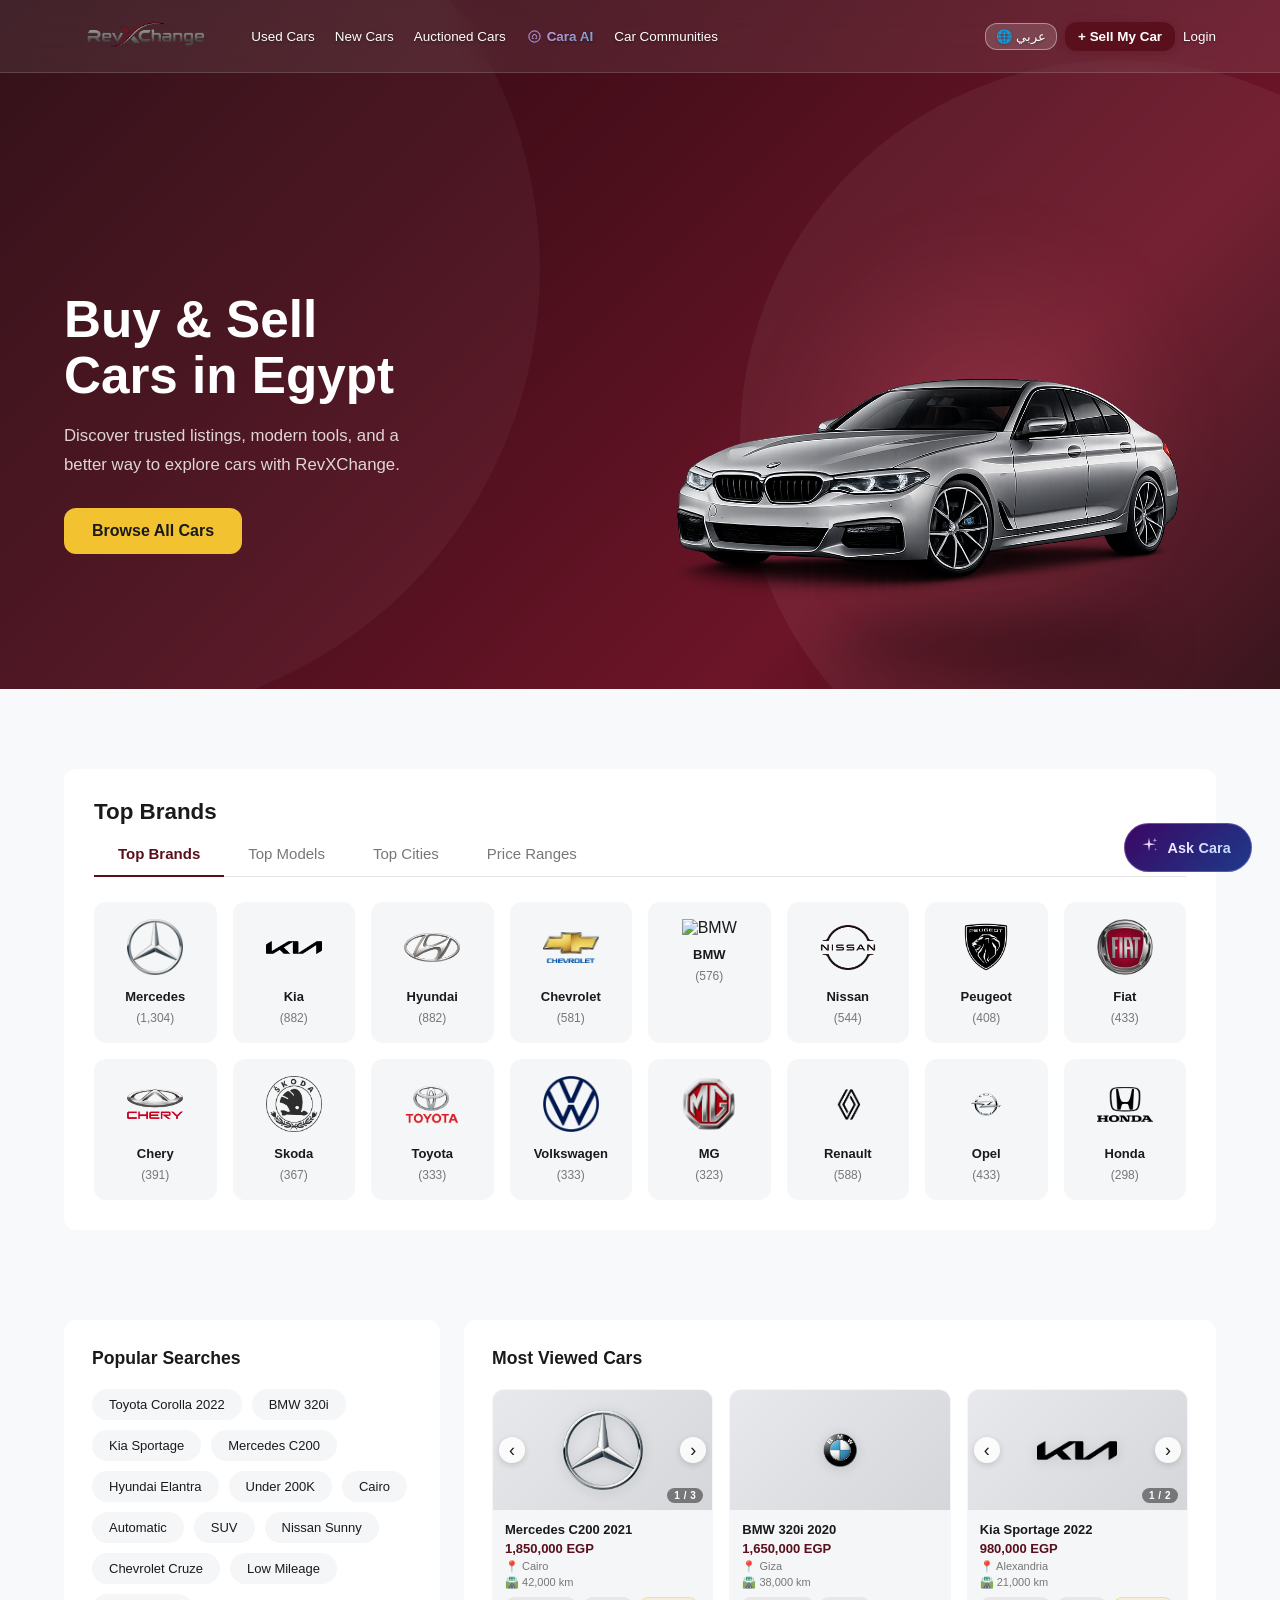
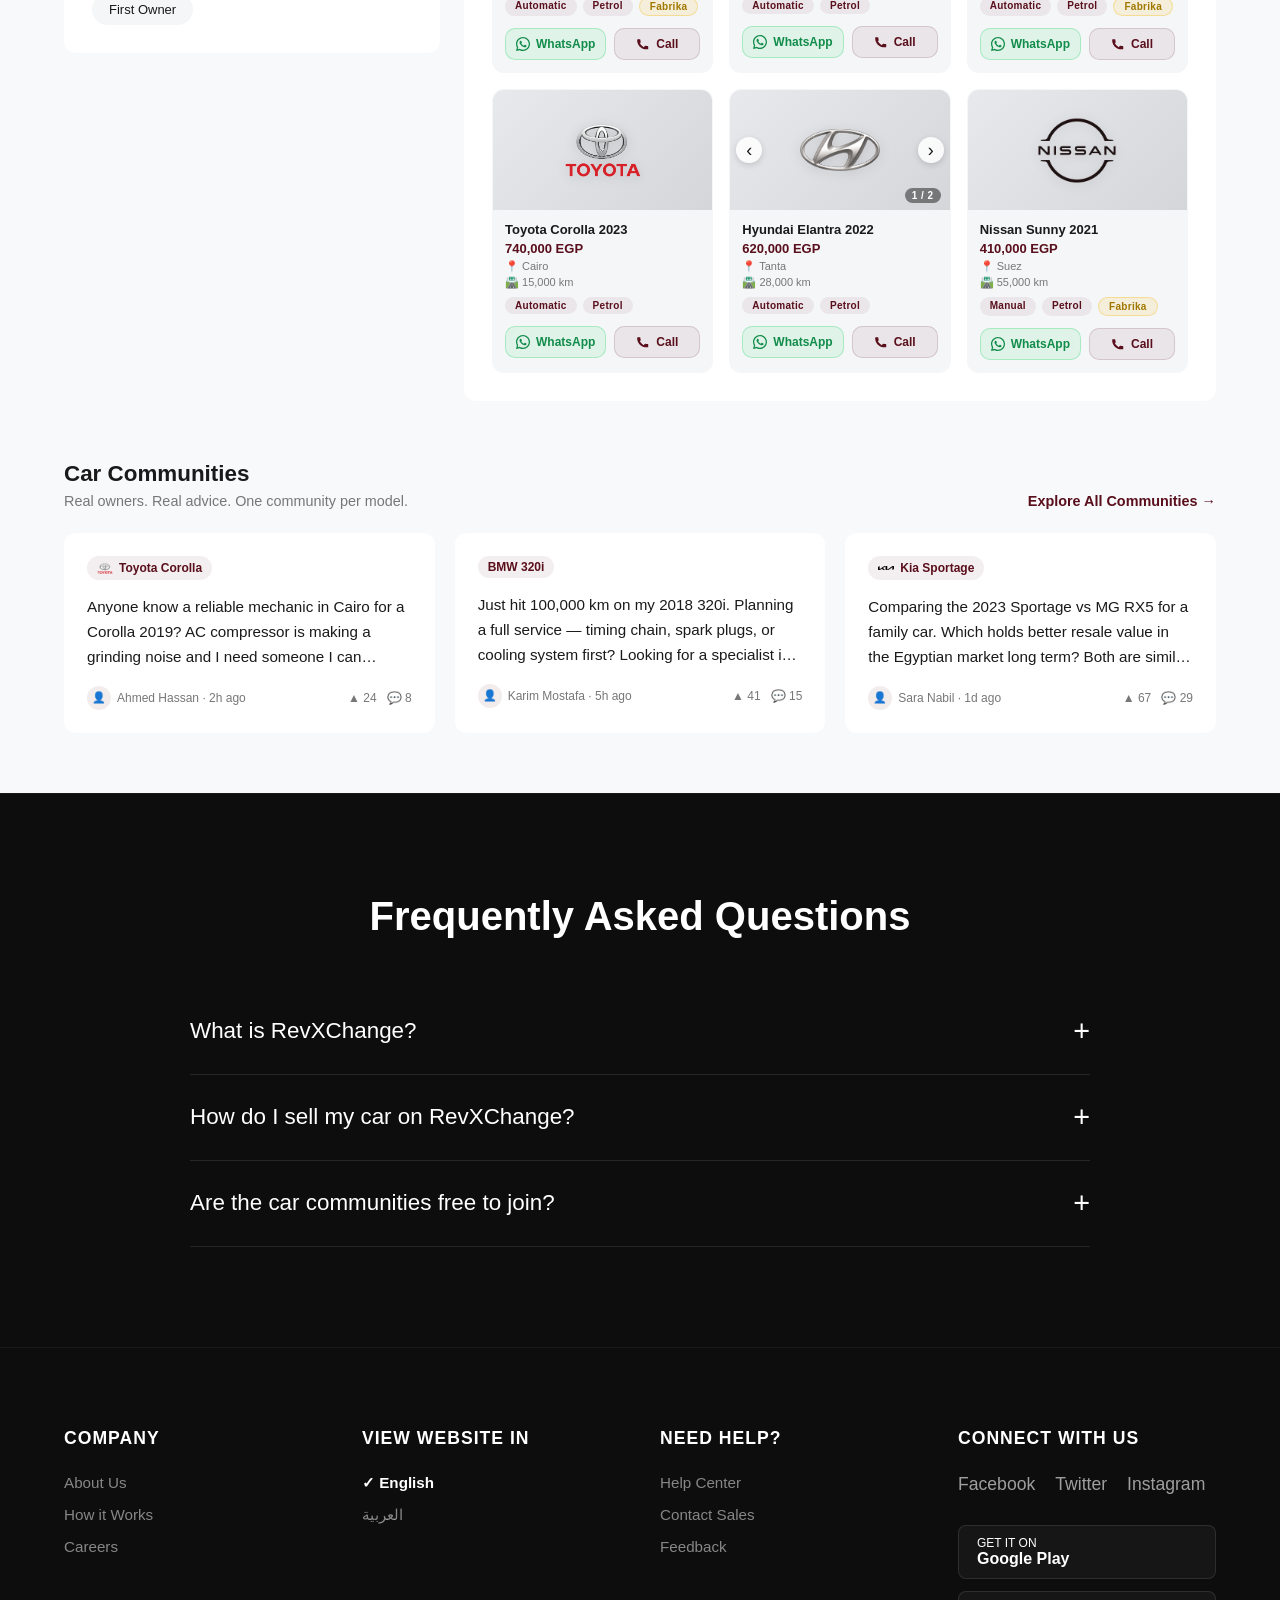
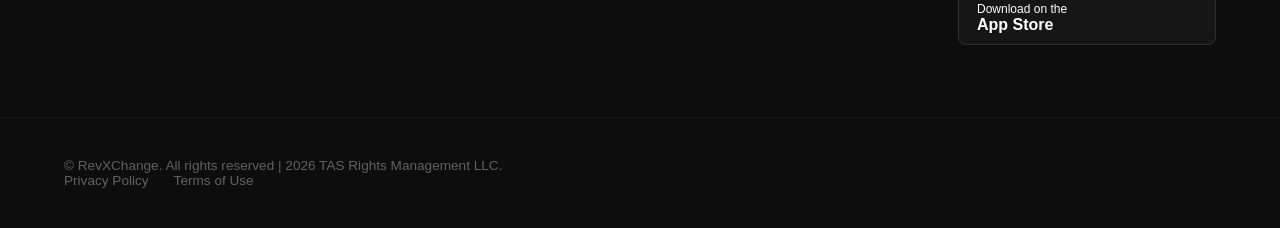
==== commit 899a5797: "Added dashboard settings added some things" ====
--- a/client/index.html
+++ b/client/index.html
@@ -78,10 +78,10 @@
                             </div>
                             <span id="dropdownName">User</span>
                         </li>
-                        <li><a href="#">My Ads</a></li>
-                        <li><a href="#">Saved Ads</a></li>
-                        <li><a href="#">Credits Usage</a></li>
-                        <li><a href="pages/dashboard.html">Settings</a></li>
+                        <li><a href="pages/dashboard.html?tab=ads">My Ads</a></li>
+                        <li><a href="pages/dashboard.html?tab=saved">Saved Ads</a></li>
+                        <li><a href="pages/dashboard.html?tab=posts">My Posts</a></li>
+                        <li><a href="pages/dashboard.html?tab=settings">Settings</a></li>
                         <li class="dropdown-logout">
                             <a href="#" id="logoutBtn">
                                 Logout
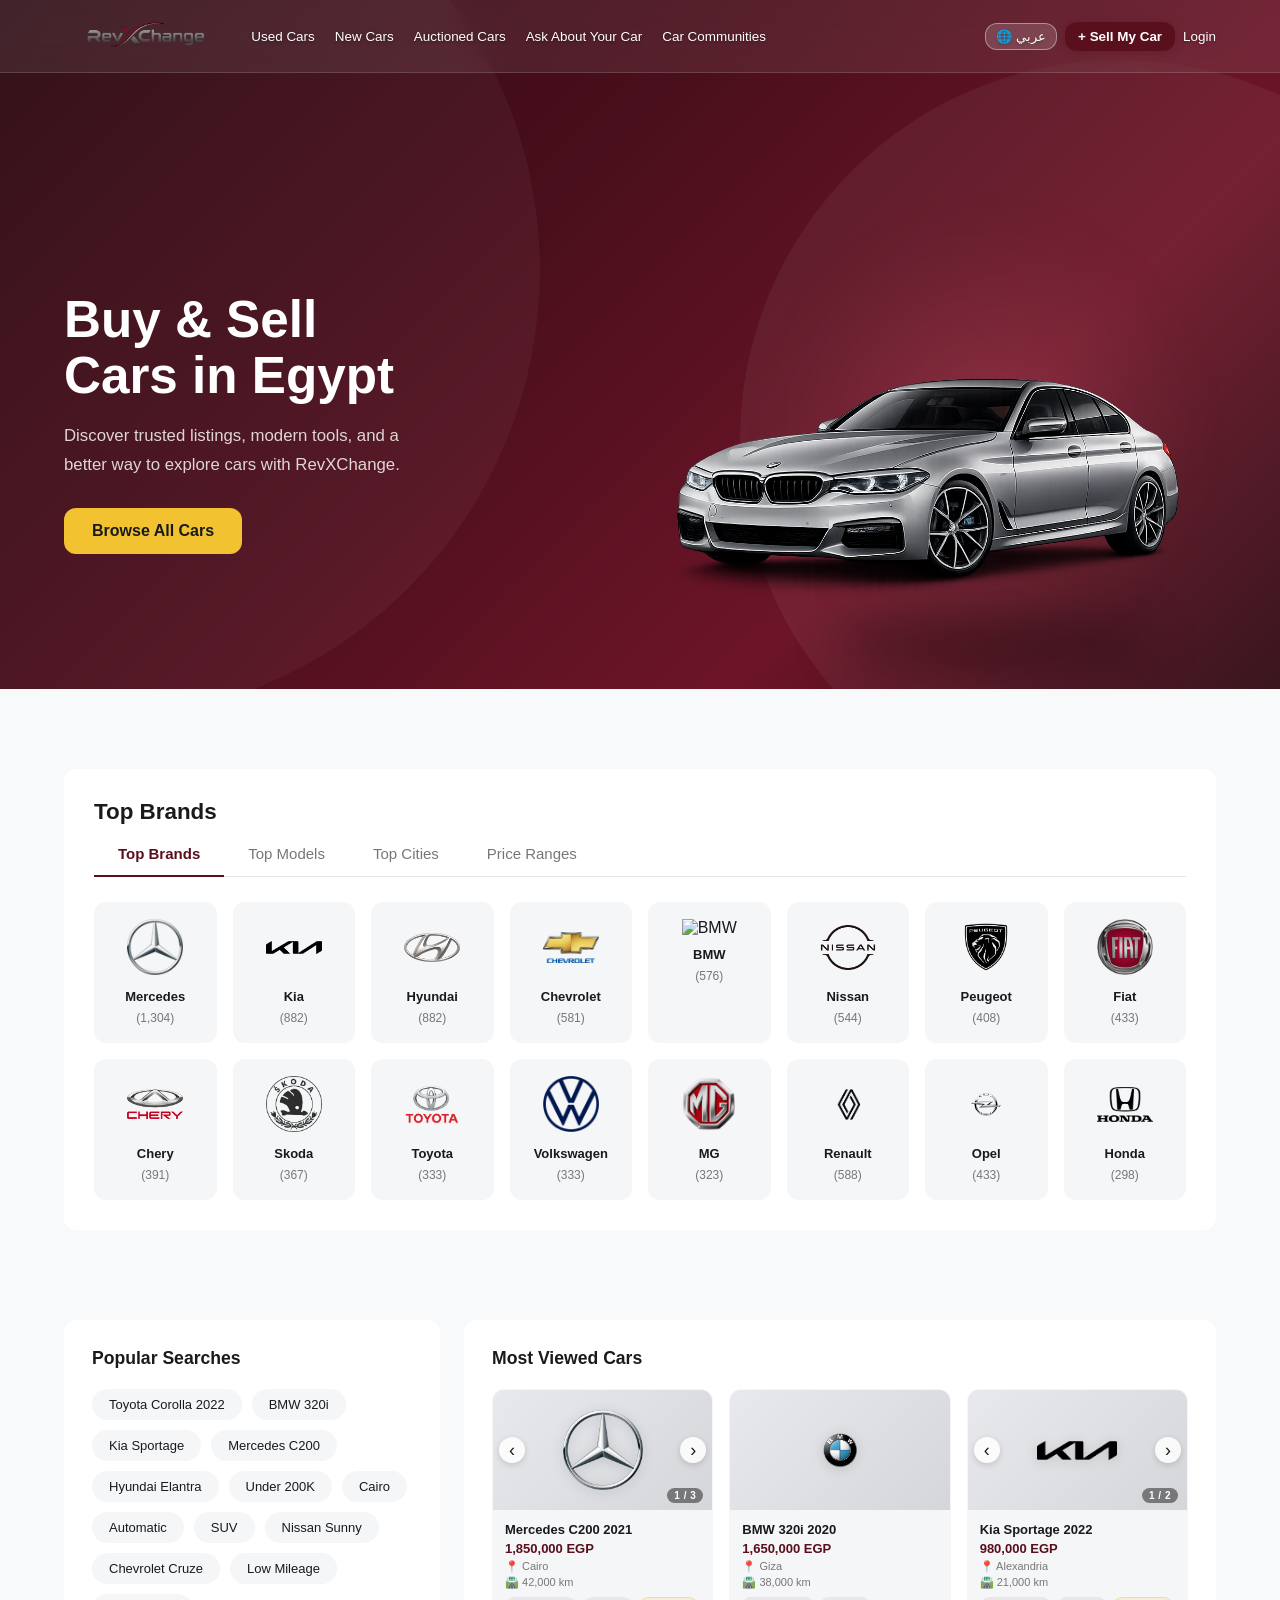
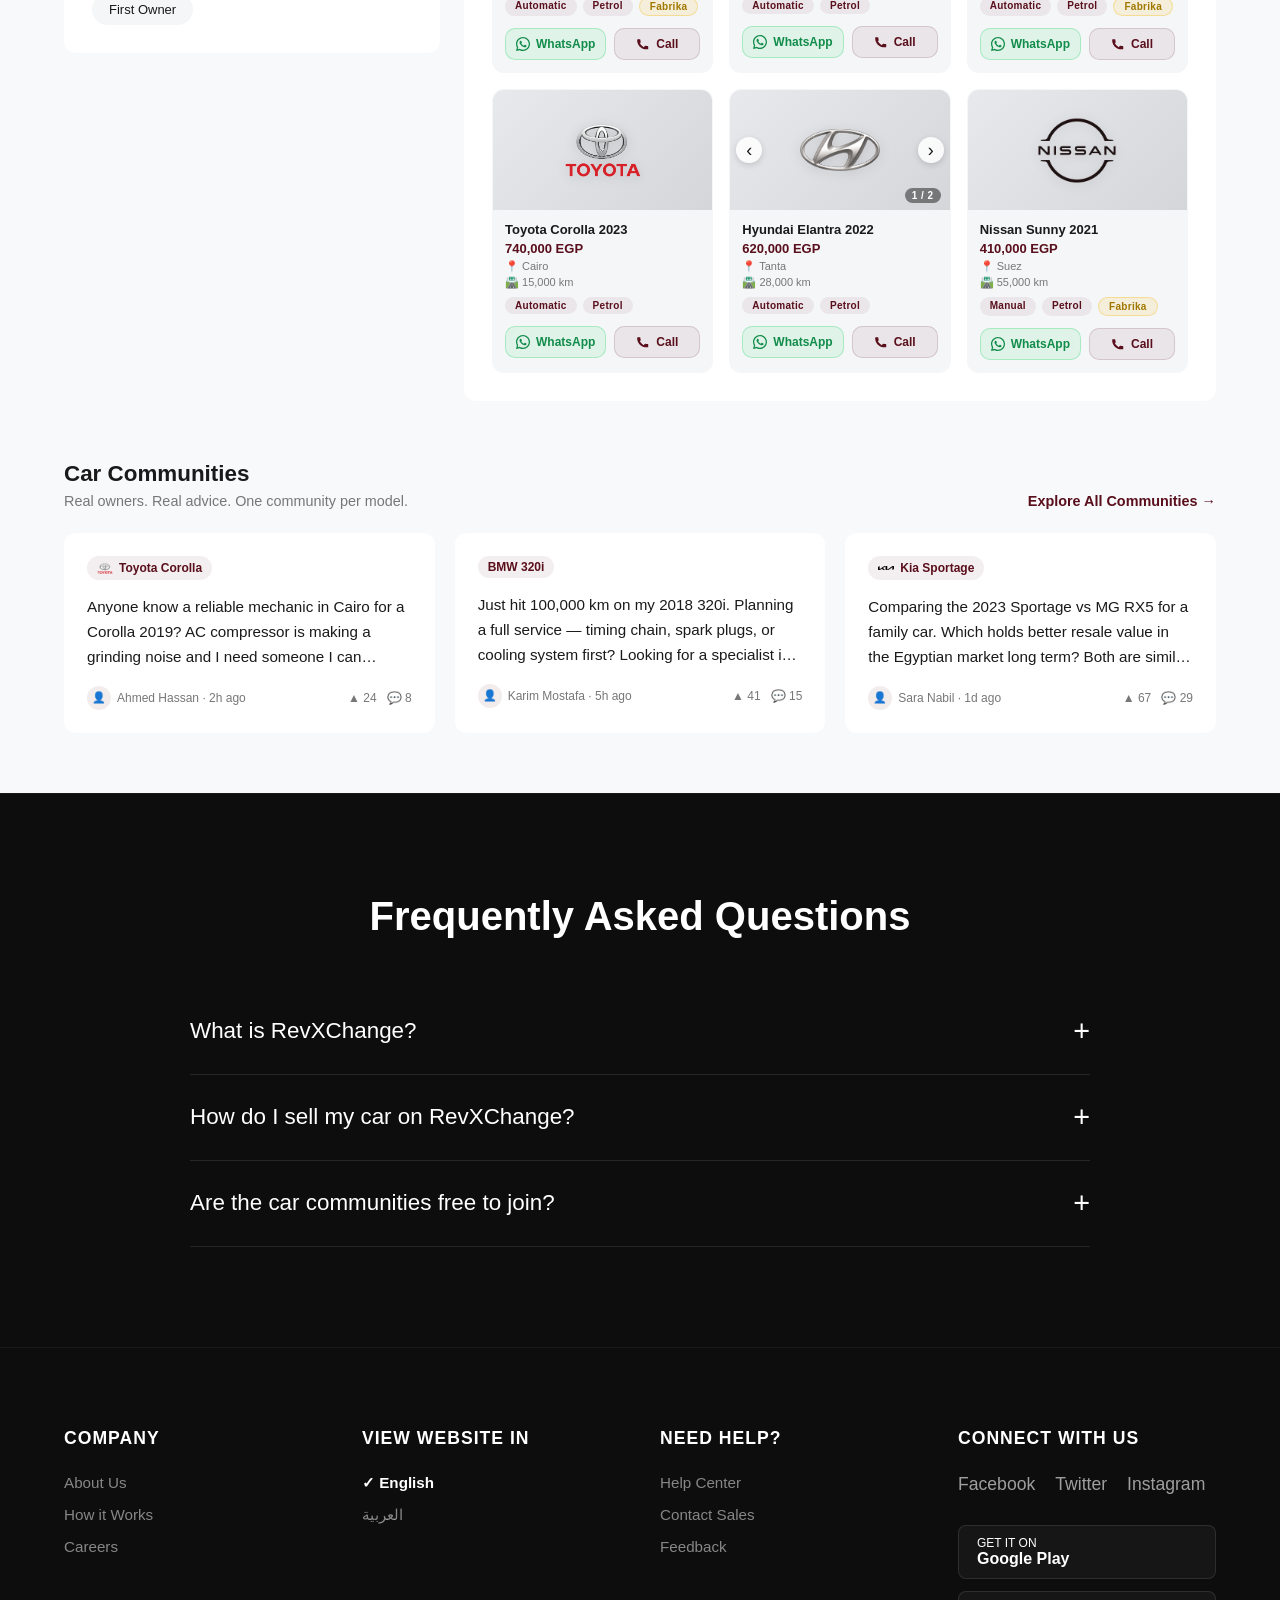
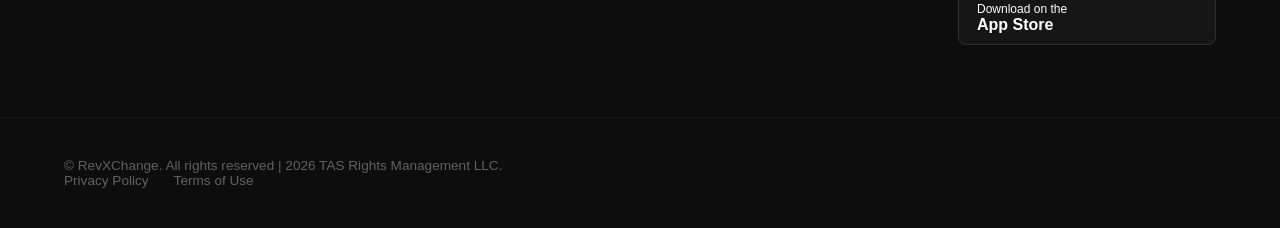
==== commit 6e96215c: "sell my car changes" ====
--- a/client/index.html
+++ b/client/index.html
@@ -3,7 +3,6 @@
 
 <head>
     <meta charset="UTF-8">
-    <meta name="viewport" content="width=device-width, initial-scale=1.0">
     <title>RevXChange</title>
 
     <link rel="stylesheet" href="css/base/reset.css">
@@ -12,14 +11,13 @@
     <link rel="stylesheet" href="css/base/style.css">
     <link rel="stylesheet" href="css/components/navbar.css">
     <link rel="stylesheet" href="css/components/cards.css">
-    <link rel="stylesheet" href="css/components/cara.css">
     <link rel="stylesheet" href="css/pages/home.css">
     <link rel="stylesheet" href="css/base/footer.css">
+    <link rel="stylesheet" href="css/pages/sell-car.css">
 </head>
 
 <body>
 
-    <!-- ── Universal Navbar ──────────────────────────────────── -->
     <nav class="navbar">
         <div class="container">
 
@@ -31,22 +29,7 @@
                 <li><a href="pages/used-cars.html">Used Cars</a></li>
                 <li><a href="pages/buy-cars.html">New Cars</a></li>
                 <li><a href="#">Auctioned Cars</a></li>
-                <li>
-                    <a href="#" class="cara-nav-link" id="caraNavBtn">
-                        <svg class="cara-icon" viewBox="0 0 24 24" fill="none" width="15" height="15">
-                            <circle cx="12" cy="12" r="9" stroke="currentColor" stroke-width="1.5"/>
-                            <path d="M8.5 13C8.5 10.5 10.1 8.8 12 8.8C13.9 8.8 15.5 10.5 15.5 13" stroke="currentColor" stroke-width="1.5" stroke-linecap="round"/>
-                            <circle cx="9.5" cy="15" r="1.1" fill="currentColor"/>
-                            <circle cx="14.5" cy="15" r="1.1" fill="currentColor"/>
-                        </svg>
-                        <span class="cara-text">Cara AI</span>
-                        <span class="cara-spark"></span>
-                        <span class="cara-spark"></span>
-                        <span class="cara-spark"></span>
-                        <span class="cara-spark"></span>
-                        <span class="cara-spark"></span>
-                    </a>
-                </li>
+                <li><a href="Q-A.html">Ask About Your Car</a></li>
                 <li><a href="pages/communities.html">Car Communities</a></li>
                 <span class="nav-indicator" id="navIndicator"></span>
             </ul>
@@ -56,54 +39,57 @@
                 <a href="pages/sell-car.html" class="sell-btn">+ Sell My Car</a>
                 <a href="pages/login.html" class="login-btn" id="loginBtn">Login</a>
 
-                <div class="profile-menu hidden" id="profileMenu">
-                    <button class="profile-trigger" id="profileTrigger">
-                        <div class="profile-avatar">
-                            <svg width="16" height="16" viewBox="0 0 24 24" fill="currentColor">
-                                <path d="M12 12c2.7 0 4.8-2.1 4.8-4.8S14.7 2.4 12 2.4 7.2 4.5 7.2 7.2 9.3 12 12 12zm0 2.4c-3.2 0-9.6 1.6-9.6 4.8v2.4h19.2v-2.4c0-3.2-6.4-4.8-9.6-4.8z"/>
-                            </svg>
-                        </div>
-                        <span class="profile-name" id="profileName">User</span>
-                        <svg class="chevron" width="14" height="14" viewBox="0 0 24 24" fill="currentColor">
-                            <path d="M7 10l5 5 5-5z"/>
-                        </svg>
-                    </button>
-
-                    <ul class="dropdown" id="dropdownMenu">
-                        <li class="dropdown-header">
-                            <div class="dropdown-avatar">
-                                <svg width="20" height="20" viewBox="0 0 24 24" fill="currentColor">
-                                    <path d="M12 12c2.7 0 4.8-2.1 4.8-4.8S14.7 2.4 12 2.4 7.2 4.5 7.2 7.2 9.3 12 12 12zm0 2.4c-3.2 0-9.6 1.6-9.6 4.8v2.4h19.2v-2.4c0-3.2-6.4-4.8-9.6-4.8z"/>
-                                </svg>
-                            </div>
-                            <span id="dropdownName">User</span>
-                        </li>
-                        <li><a href="pages/dashboard.html?tab=ads">My Ads</a></li>
-                        <li><a href="pages/dashboard.html?tab=saved">Saved Ads</a></li>
-                        <li><a href="pages/dashboard.html?tab=posts">My Posts</a></li>
-                        <li><a href="pages/dashboard.html?tab=settings">Settings</a></li>
-                        <li class="dropdown-logout">
-                            <a href="#" id="logoutBtn">
-                                Logout
-                                <svg width="15" height="15" viewBox="0 0 24 24" fill="currentColor">
-                                    <path d="M17 7l-1.41 1.41L18.17 11H8v2h10.17l-2.58 2.58L17 17l5-5-5-5zM4 5h8V3H4c-1.1 0-2 .9-2 2v14c0 1.1.9 2 2 2h8v-2H4V5z"/>
-                                </svg>
-                            </a>
-                        </li>
-                    </ul>
-                </div>
-            </div>
-        </div>
+        
+
+<!-- Show when logged IN (hidden by default) -->
+<div class="profile-menu hidden" id="profileMenu">
+    <button class="profile-trigger" id="profileTrigger">
+        <div class="profile-avatar">
+            <svg width="16" height="16" viewBox="0 0 24 24" fill="currentColor">
+                <path d="M12 12c2.7 0 4.8-2.1 4.8-4.8S14.7 2.4 12 2.4 7.2 4.5 7.2 7.2 9.3 12 12 12zm0 2.4c-3.2 0-9.6 1.6-9.6 4.8v2.4h19.2v-2.4c0-3.2-6.4-4.8-9.6-4.8z"/>
+            </svg>
+        </div>
+        <span class="profile-name" id="profileName">User</span>
+        <svg class="chevron" width="14" height="14" viewBox="0 0 24 24" fill="currentColor">
+            <path d="M7 10l5 5 5-5z"/>
+        </svg>
+    </button>
+
+    <ul class="dropdown" id="dropdownMenu">
+        <li class="dropdown-header">
+            <div class="dropdown-avatar">
+                <svg width="20" height="20" viewBox="0 0 24 24" fill="currentColor">
+                    <path d="M12 12c2.7 0 4.8-2.1 4.8-4.8S14.7 2.4 12 2.4 7.2 4.5 7.2 7.2 9.3 12 12 12zm0 2.4c-3.2 0-9.6 1.6-9.6 4.8v2.4h19.2v-2.4c0-3.2-6.4-4.8-9.6-4.8z"/>
+                </svg>
+            </div>
+            <span id="dropdownName">User</span>
+        </li>
+        <li><a href="#">My Ads</a></li>
+        <li><a href="#">Saved Ads</a></li>
+        <li><a href="#">Credits Usage</a></li>
+        <li><a href="pages/dashboard.html">Settings</a></li>
+        <li class="dropdown-logout">
+            <a href="#" id="logoutBtn">
+                Logout
+                <svg width="15" height="15" viewBox="0 0 24 24" fill="currentColor">
+                    <path d="M17 7l-1.41 1.41L18.17 11H8v2h10.17l-2.58 2.58L17 17l5-5-5-5zM4 5h8V3H4c-1.1 0-2 .9-2 2v14c0 1.1.9 2 2 2h8v-2H4V5z"/>
+                </svg>
+            </a>
+        </li>
+    </ul>
+</div> 
     </nav>
 
-    <!-- ── Hero ──────────────────────────────────────────────── -->
     <section class="hero-bg">
         <div class="hero-content container">
             <div class="hero-text">
                 <h1>Buy &amp; Sell Cars in Egypt</h1>
-                <p>Discover trusted listings, modern tools, and a better way to explore cars with RevXChange.</p>
+                <p>
+                    Discover trusted listings, modern tools, and a better way to explore cars with RevXChange.
+                </p>
                 <a href="pages/used-cars.html" class="hero-btn">Browse All Cars</a>
             </div>
+
             <div class="hero-image">
                 <img src="assets/images/BMW2.png" alt="Featured Car">
                 <div class="hero-glow"></div>
@@ -112,11 +98,14 @@
         </div>
     </section>
 
-    <!-- ── Top Brands / Models / Cities / Prices ─────────────── -->
+    
     <section class="home-brands">
         <div class="container">
+
             <div class="brands-box">
+
                 <h2 class="section-title" id="sectionTitle">Top Brands</h2>
+
                 <div class="tabs">
                     <button class="active">Top Brands</button>
                     <button>Top Models</button>
@@ -124,50 +113,52 @@
                     <button>Price Ranges</button>
                 </div>
                 <div class="brands-grid"></div>
-            </div>
-        </div>
-    </section>
-
-    <!-- ── Discover Section ───────────────────────────────────── -->
+
+            </div>
+
+        </div>
+    </section>
+
     <section class="home-discover">
         <div class="container">
             <div id="discoverSection"></div>
         </div>
     </section>
 
-    <!-- ── Communities Preview ───────────────────────────────── -->
     <section class="home-communities">
-        <div class="container">
-            <div class="section-header-row">
-                <div>
-                    <h2 class="section-title-alt">Car Communities</h2>
-                    <p class="section-subtitle">Real owners. Real advice. One community per model.</p>
-                </div>
-                <a href="pages/communities.html" class="view-all-link">Explore All Communities →</a>
-            </div>
-            <div class="community-preview-grid" id="communityPreview"></div>
-        </div>
-    </section>
-
-    <!-- ── FAQ ───────────────────────────────────────────────── -->
+    <div class="container">
+        <div class="section-header-row">
+            <div>
+                <h2 class="section-title-alt">Car Communities</h2>
+                <p class="section-subtitle">Real owners. Real advice. One community per model.</p>
+            </div>
+            <a href="pages/communities.html" class="view-all-link">Explore All Communities →</a>
+        </div>
+        <div class="community-preview-grid" id="communityPreview"></div>
+    </div>
+    </section>
+
     <section class="home-faq">
         <div class="container">
             <h2 class="faq-title">Frequently Asked Questions</h2>
+
             <div class="faq-container">
                 <div class="faq-item">
-                    <button class="faq-question">What is RevXChange?</button>
+                    <button class="faq-question">What is RevXChange? <span class="arrow"></span></button>
                     <div class="faq-answer">
                         <p>RevXChange is Egypt's premium car marketplace where you can buy, sell, and auction cars with verified listings and an active car enthusiast community.</p>
                     </div>
                 </div>
+
                 <div class="faq-item">
-                    <button class="faq-question">How do I sell my car on RevXChange?</button>
+                    <button class="faq-question">How do I sell my car on RevXChange? <span class="arrow"></span></button>
                     <div class="faq-answer">
                         <p>Simply click the "+ Sell My Car" button in the navbar. You can list your car for direct sale or enter it into one of our weekly auctions.</p>
                     </div>
                 </div>
+
                 <div class="faq-item">
-                    <button class="faq-question">Are the car communities free to join?</button>
+                    <button class="faq-question">Are the car communities free to join? <span class="arrow"></span></button>
                     <div class="faq-answer">
                         <p>Yes! Every car model has a dedicated community where you can share experiences, find trusted mechanics, and ask questions for free.</p>
                     </div>
@@ -176,7 +167,6 @@
         </div>
     </section>
 
-    <!-- ── Footer ────────────────────────────────────────────── -->
     <footer class="main-footer">
         <div class="container footer-grid">
             <div class="footer-col">
@@ -187,6 +177,7 @@
                     <li><a href="#">Careers</a></li>
                 </ul>
             </div>
+
             <div class="footer-col">
                 <h4>View Website In</h4>
                 <ul class="lang-list">
@@ -194,6 +185,7 @@
                     <li><a href="#">العربية</a></li>
                 </ul>
             </div>
+
             <div class="footer-col">
                 <h4>Need Help?</h4>
                 <ul>
@@ -202,6 +194,7 @@
                     <li><a href="#">Feedback</a></li>
                 </ul>
             </div>
+
             <div class="footer-col">
                 <h4>Connect with Us</h4>
                 <div class="social-icons">
@@ -215,6 +208,7 @@
                 </div>
             </div>
         </div>
+
         <div class="footer-bottom">
             <div class="container">
                 <p>© RevXChange. All rights reserved | 2026 TAS Rights Management LLC.</p>
@@ -226,57 +220,9 @@
         </div>
     </footer>
 
-    <!-- ── Cara AI FAB ────────────────────────────────────────── -->
-    <button class="cara-fab" id="caraFab">
-        <span class="cara-fab-spark"></span>
-        <span class="cara-fab-spark"></span>
-        <span class="cara-fab-spark"></span>
-        <span class="cara-fab-spark"></span>
-        <span class="cara-fab-spark"></span>
-        <span class="cara-fab-spark"></span>
-        <svg class="cara-fab-icon" viewBox="0 0 24 24" fill="none" width="20" height="20">
-            <circle cx="12" cy="12" r="9" stroke="currentColor" stroke-width="1.5"/>
-            <path d="M8.5 13C8.5 10.5 10.1 8.8 12 8.8C13.9 8.8 15.5 10.5 15.5 13" stroke="currentColor" stroke-width="1.5" stroke-linecap="round"/>
-            <circle cx="9.5" cy="15" r="1.1" fill="currentColor"/>
-            <circle cx="14.5" cy="15" r="1.1" fill="currentColor"/>
-        </svg>
-        <span class="cara-fab-label">Ask Cara</span>
-    </button>
-
-    <div class="cara-panel cara-hidden" id="caraPanel">
-        <div class="cara-header">
-            <div class="cara-header-avatar">
-                <svg viewBox="0 0 24 24" fill="none" width="20" height="20">
-                    <circle cx="12" cy="12" r="9" stroke="currentColor" stroke-width="1.5"/>
-                    <path d="M8.5 13C8.5 10.5 10.1 8.8 12 8.8C13.9 8.8 15.5 10.5 15.5 13" stroke="currentColor" stroke-width="1.5" stroke-linecap="round"/>
-                    <circle cx="9.5" cy="15" r="1.1" fill="currentColor"/>
-                    <circle cx="14.5" cy="15" r="1.1" fill="currentColor"/>
-                </svg>
-            </div>
-            <div class="cara-header-info">
-                <div class="cara-header-name">Cara AI</div>
-                <div class="cara-header-status">
-                    <span class="cara-status-dot"></span>
-                    Online · Car Assistant
-                </div>
-            </div>
-            <button class="cara-header-close" id="caraClose">✕</button>
-        </div>
-        <div class="cara-messages" id="caraMessages"></div>
-        <div class="cara-input-bar">
-            <input type="text" class="cara-text-input" id="caraInput" placeholder="Ask me anything about cars…">
-            <button class="cara-send-btn" id="caraSend">
-                <svg viewBox="0 0 24 24" fill="currentColor" width="16" height="16">
-                    <path d="M2 21l21-9L2 3v7l15 2-15 2v7z"/>
-                </svg>
-            </button>
-        </div>
-    </div>
-
     <script src="js/cars.js"></script>
     <script src="js/main.js"></script>
     <script src="js/navbar.js"></script>
-    <script src="js/cara.js"></script>
 </body>
 
 </html>
--- a/client/css/pages/sell-car.css
+++ b/client/css/pages/sell-car.css
@@ -0,0 +1,170 @@
+/* Modal Background */
+
+.modal-overlay {
+    position: fixed;
+    top: 0;
+    left: 0;
+    width: 100%;
+    height: 100%;
+    background: rgba(0, 0, 0, 0.85);
+    backdrop-filter: blur(8px);
+    display: none;
+    /* Hidden by default */
+    justify-content: center;
+    align-items: center;
+    z-index: 3000;
+}
+
+
+/* The Popup Box */
+
+.sell-modal-box {
+    position: relative;
+    background: #111;
+    width: 90%;
+    max-width: 970px;
+    padding: 70px;
+    border-radius: 20px;
+    border: 1px solid rgba(255, 255, 255, 0.1);
+    position: relative;
+    color: white;
+}
+
+.close-modal {
+    position: absolute;
+    right: 20px;
+    top: 15px;
+    background: none;
+    border: none;
+    color: #888;
+    font-size: 28px;
+    cursor: pointer;
+}
+
+.modal-header h2 {
+    color: white;
+    font-size: 1.8rem;
+    margin-bottom: 5px;
+}
+
+.modal-header p {
+    color: #666;
+    margin-bottom: 30px;
+}
+
+
+/* Wine Red Elements */
+
+.wine-toggle {
+    display: flex;
+    background: #222;
+    padding: 5px;
+    border-radius: 10px;
+}
+
+.wine-toggle button {
+    flex: 1;
+    background: none;
+    border: none;
+    color: #888;
+    padding: 8px;
+    cursor: pointer;
+}
+
+.wine-toggle button {
+    background: #8e1626;
+    /* Wine Red */
+    margin: 3px;
+    color: rgb(252, 252, 252);
+    border-radius: 7px; 
+}
+
+.wine-chips {
+    display: flex;
+    gap: 10px;
+    margin-bottom: 20px;
+}
+
+.chip {
+    padding: 8px 15px;
+    background: #222;
+    border-radius: 20px;
+    font-size: 0.9rem;
+    cursor: pointer;
+    border: 1px solid transparent;
+}
+
+.chip.active {
+    background: rgba(139, 26, 42, 0.2);
+    border-color: #8b1a2a;
+    color: white;
+}
+
+.wine-submit-btn {
+    width: 100%;
+    background: #8b1a2a;
+    color: white;
+    padding: 15px;
+    border: none;
+    border-radius: 12px;
+    font-weight: bold;
+    font-size: 1rem;
+    cursor: pointer;
+    margin-top: 10px;
+}
+
+.wine-submit-btn:hover {
+    background: #5a0f1c;
+}
+
+
+/* --- YOUR ORIGINAL CODE START --- */
+.modal-overlay {
+    position: fixed;
+    top: 0; left: 0;
+    width: 100%; height: 100%;
+    background: rgba(0, 0, 0, 0.85);
+    backdrop-filter: blur(8px);
+    display: none;
+    justify-content: center;
+    align-items: center;
+    z-index: 3000;
+}
+
+.sell-modal-box {
+    background: #111;
+    width: 90%;
+    max-width: 970px;
+    padding: 70px;
+    border-radius: 20px;
+    border: 1px solid rgba(255, 255, 255, 0.1);
+    color: white;
+    /* EDIT 1: Centering the box on the page */
+    margin: 40px auto; 
+    position: relative;
+}
+
+/* ... keep all your other original CSS exactly as it is ... */
+
+/* EDIT 2: Small style for the seller section divider */
+.seller-details-title {
+    margin-top: 40px;
+    padding-top: 20px;
+    border-top: 1px solid #333;
+    margin-bottom: 20px;
+}
+/* Inputs */
+
+input[type="text"],
+input[type="number"],
+input[type="tel"],
+input[type="email"] {
+    width: 100%;
+    background: #1a1a1a;
+    border: 1px solid #333;
+    padding: 12px;
+    color: white;
+    border-radius: 8px;
+    margin-top: 8px;
+    margin-bottom: 20px;
+}
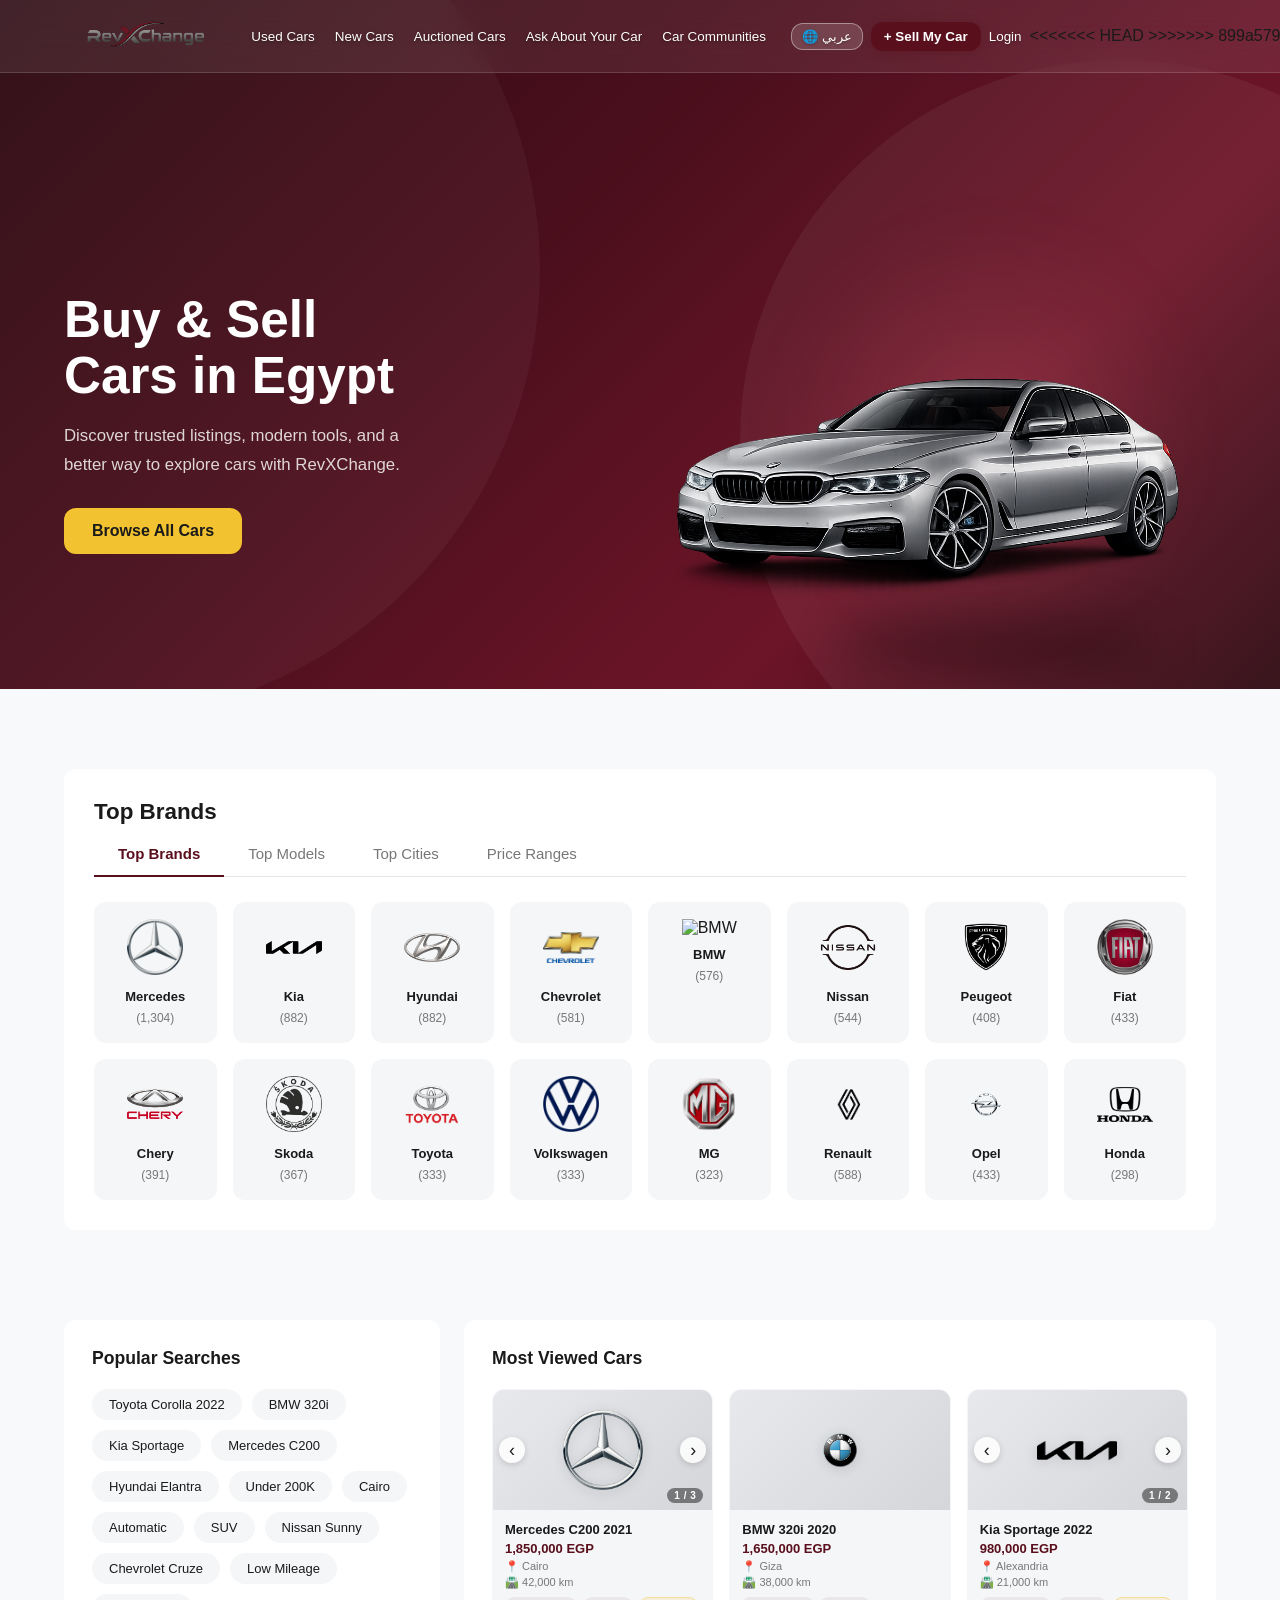
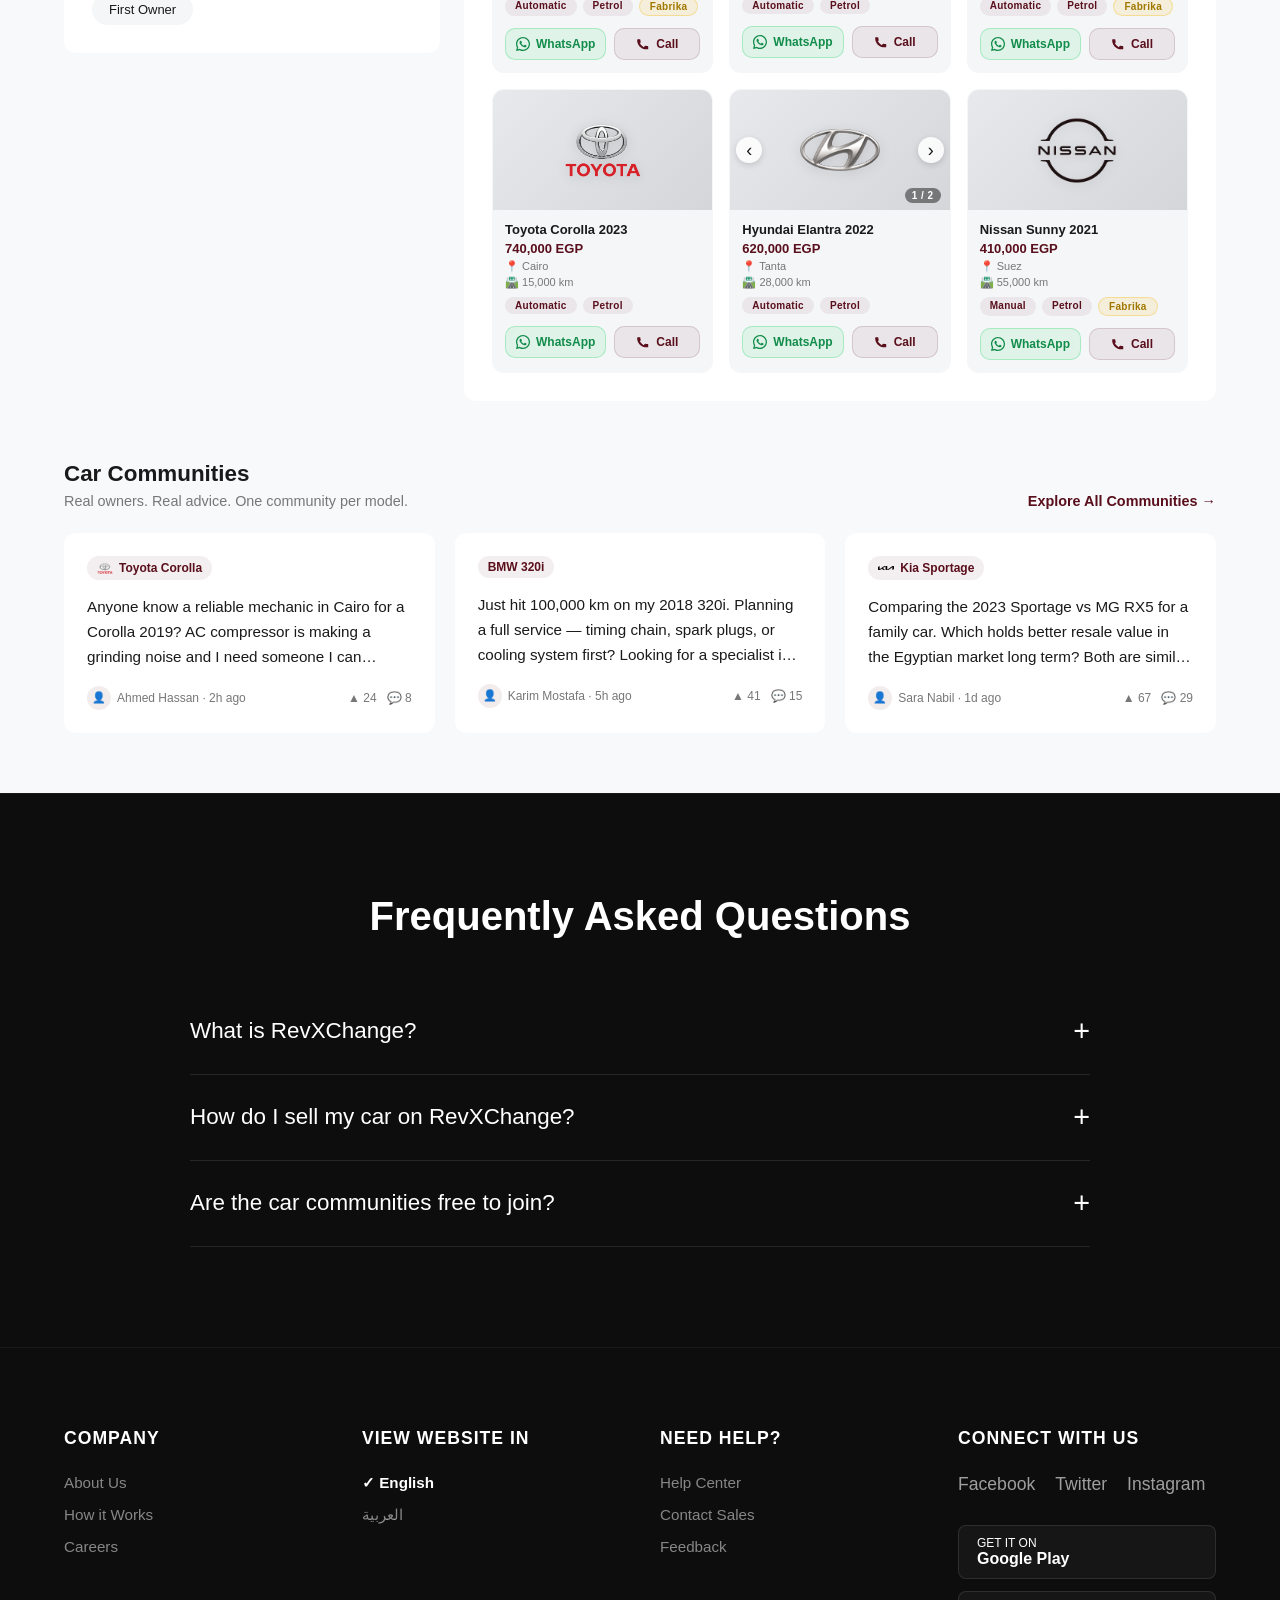
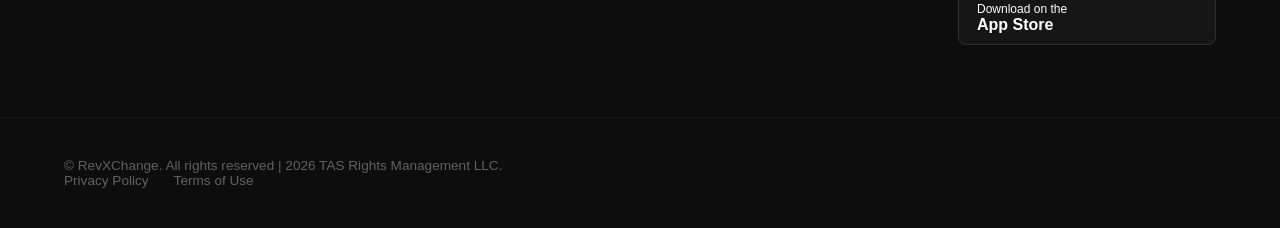
==== commit 47bcba0d: "test" ====
--- a/client/index.html
+++ b/client/index.html
@@ -41,6 +41,7 @@
 
         
 
+<<<<<<< HEAD
 <!-- Show when logged IN (hidden by default) -->
 <div class="profile-menu hidden" id="profileMenu">
     <button class="profile-trigger" id="profileTrigger">
@@ -48,6 +49,32 @@
             <svg width="16" height="16" viewBox="0 0 24 24" fill="currentColor">
                 <path d="M12 12c2.7 0 4.8-2.1 4.8-4.8S14.7 2.4 12 2.4 7.2 4.5 7.2 7.2 9.3 12 12 12zm0 2.4c-3.2 0-9.6 1.6-9.6 4.8v2.4h19.2v-2.4c0-3.2-6.4-4.8-9.6-4.8z"/>
             </svg>
+=======
+                    <ul class="dropdown" id="dropdownMenu">
+                        <li class="dropdown-header">
+                            <div class="dropdown-avatar">
+                                <svg width="20" height="20" viewBox="0 0 24 24" fill="currentColor">
+                                    <path d="M12 12c2.7 0 4.8-2.1 4.8-4.8S14.7 2.4 12 2.4 7.2 4.5 7.2 7.2 9.3 12 12 12zm0 2.4c-3.2 0-9.6 1.6-9.6 4.8v2.4h19.2v-2.4c0-3.2-6.4-4.8-9.6-4.8z"/>
+                                </svg>
+                            </div>
+                            <span id="dropdownName">User</span>
+                        </li>
+                        <li><a href="pages/dashboard.html?tab=ads">My Ads</a></li>
+                        <li><a href="pages/dashboard.html?tab=saved">Saved Ads</a></li>
+                        <li><a href="pages/dashboard.html?tab=posts">My Posts</a></li>
+                        <li><a href="pages/dashboard.html?tab=settings">Settings</a></li>
+                        <li class="dropdown-logout">
+                            <a href="#" id="logoutBtn">
+                                Logout
+                                <svg width="15" height="15" viewBox="0 0 24 24" fill="currentColor">
+                                    <path d="M17 7l-1.41 1.41L18.17 11H8v2h10.17l-2.58 2.58L17 17l5-5-5-5zM4 5h8V3H4c-1.1 0-2 .9-2 2v14c0 1.1.9 2 2 2h8v-2H4V5z"/>
+                                </svg>
+                            </a>
+                        </li>
+                    </ul>
+                </div>
+            </div>
+>>>>>>> 899a5797bfc54b37a9215e8ec9db72ed649ddc50
         </div>
         <span class="profile-name" id="profileName">User</span>
         <svg class="chevron" width="14" height="14" viewBox="0 0 24 24" fill="currentColor">
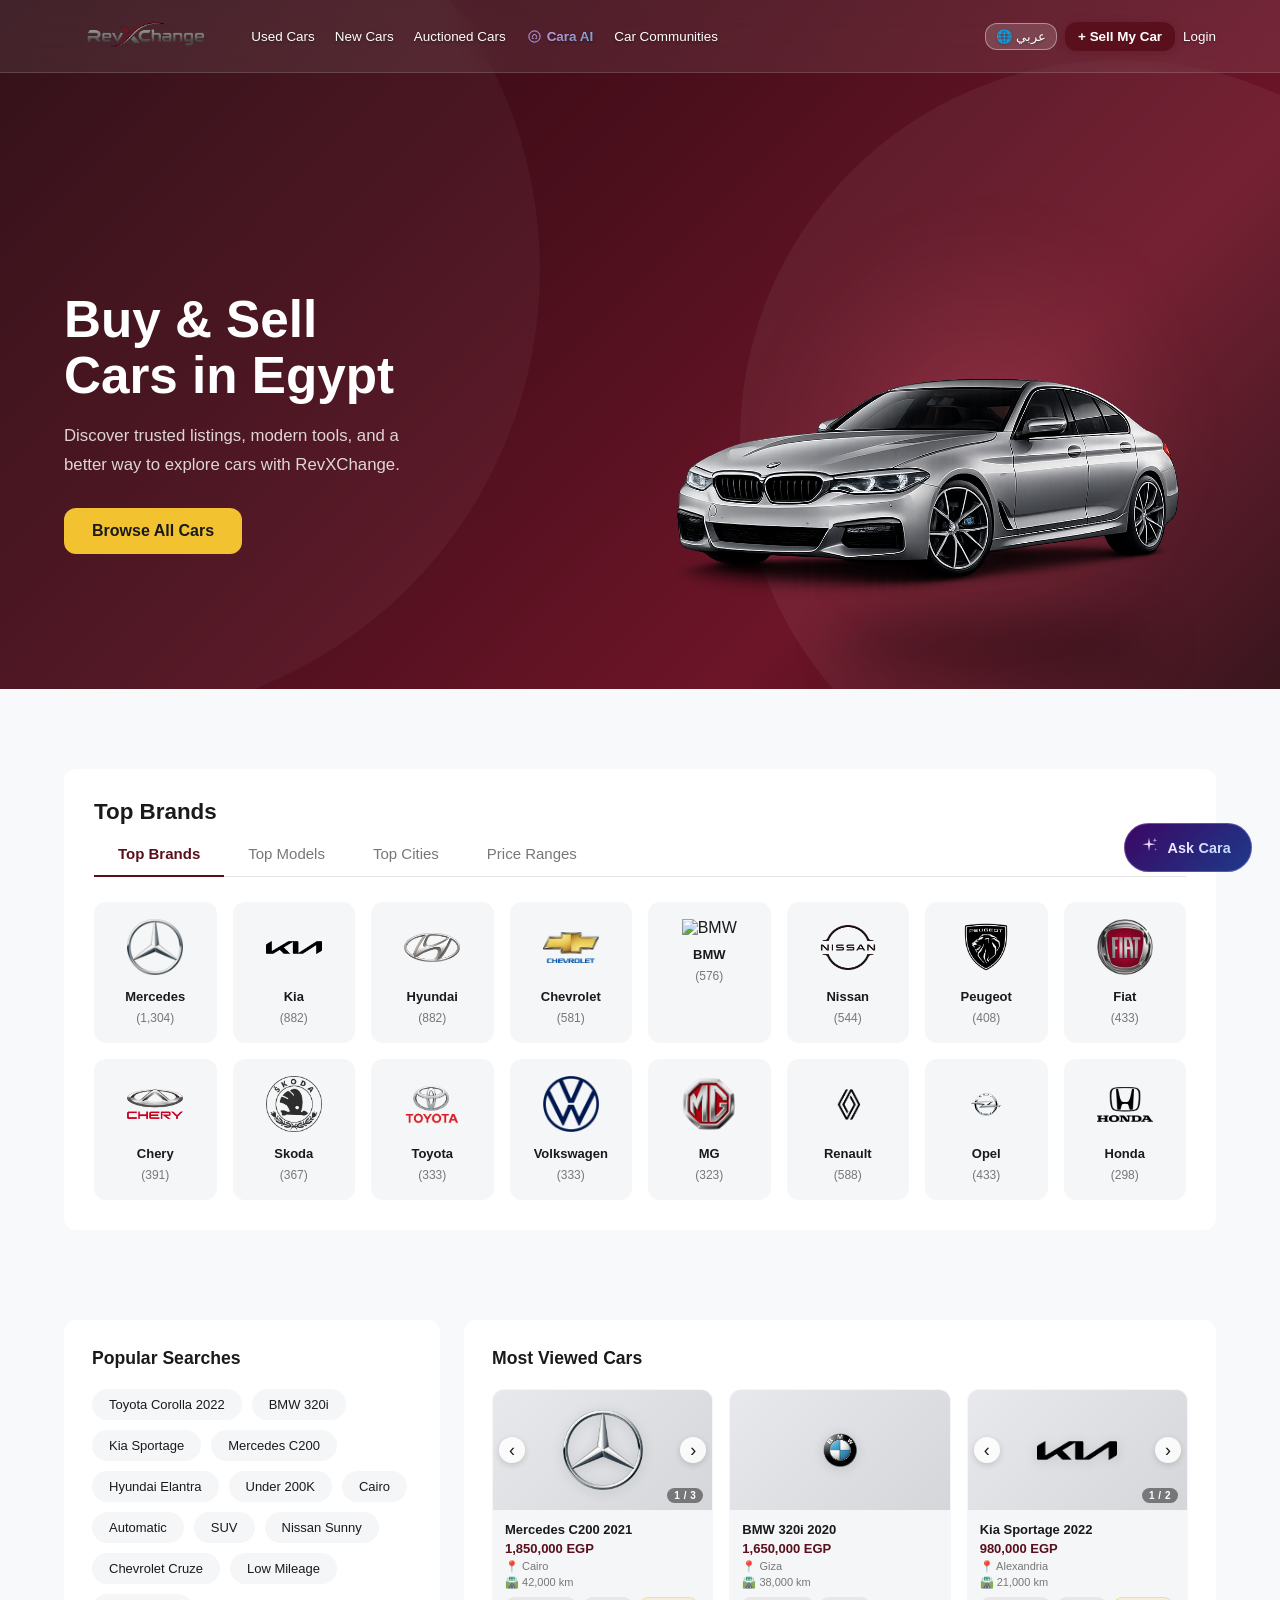
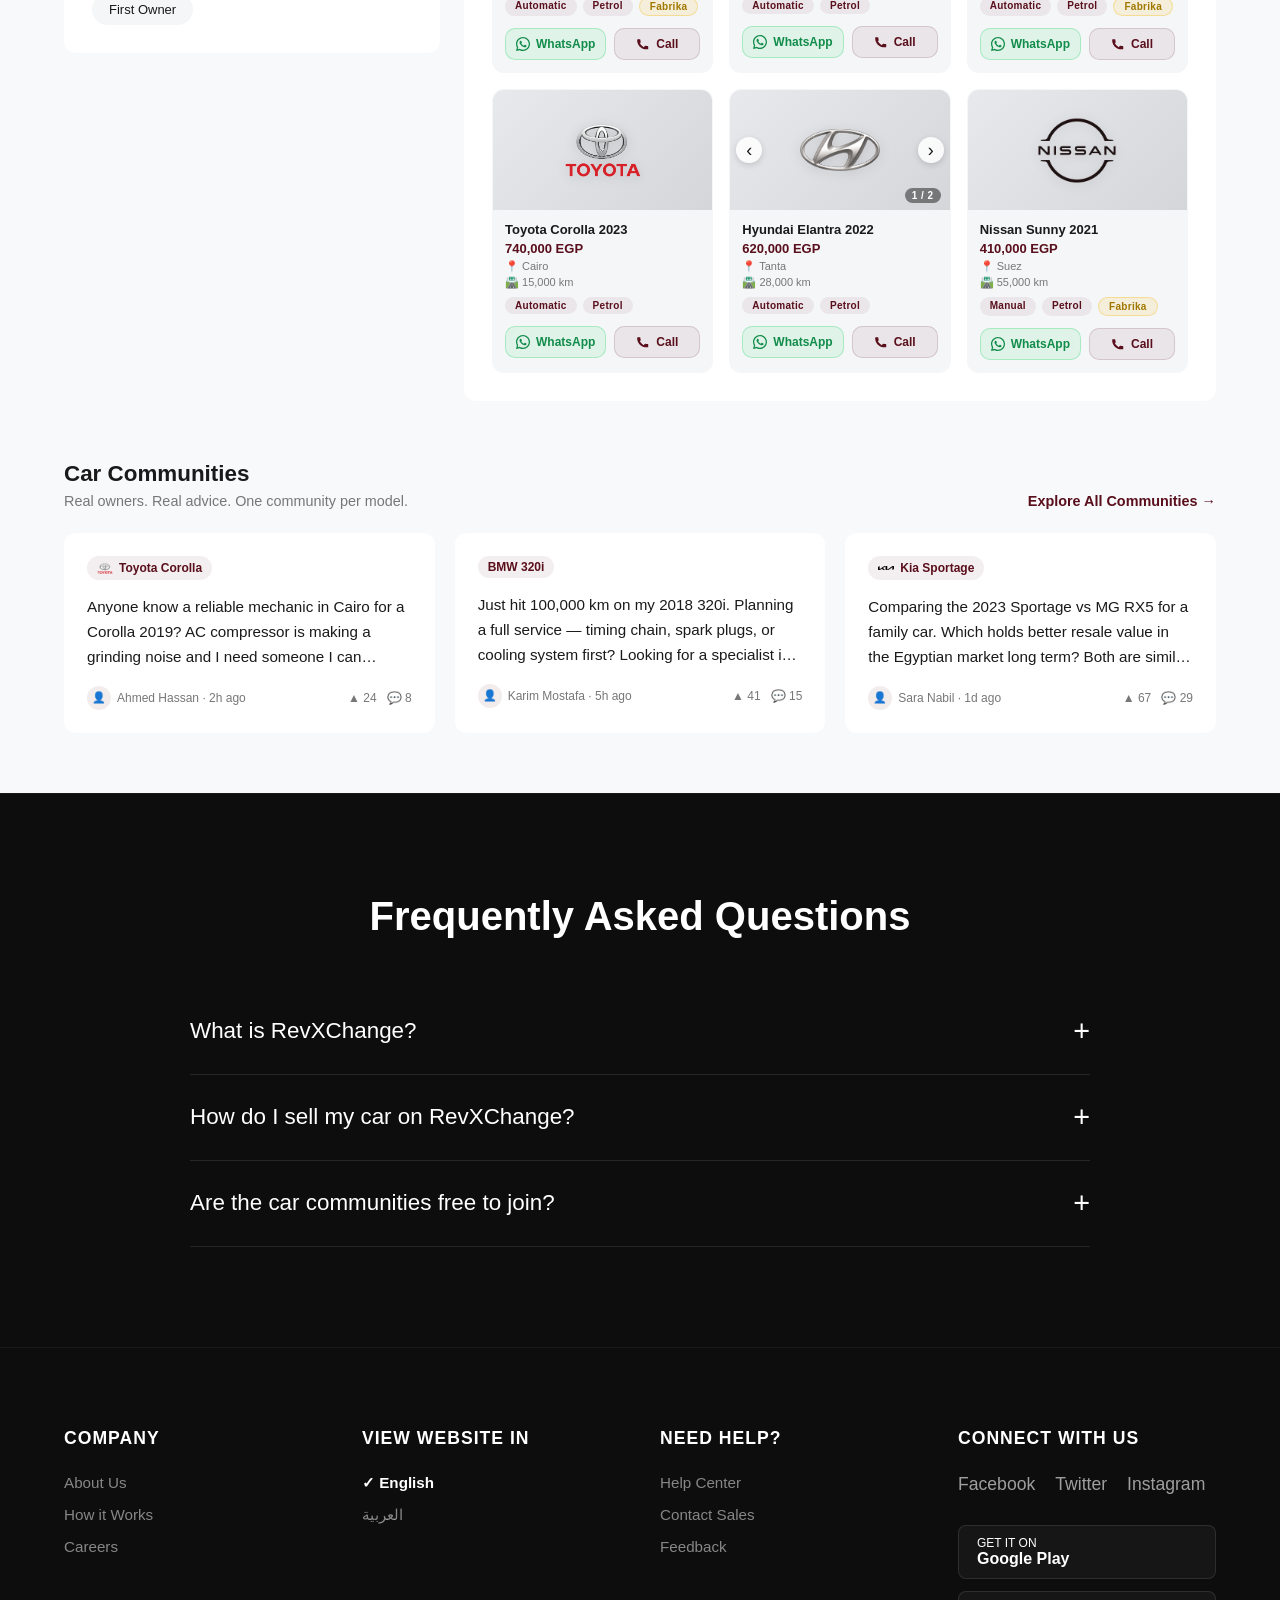
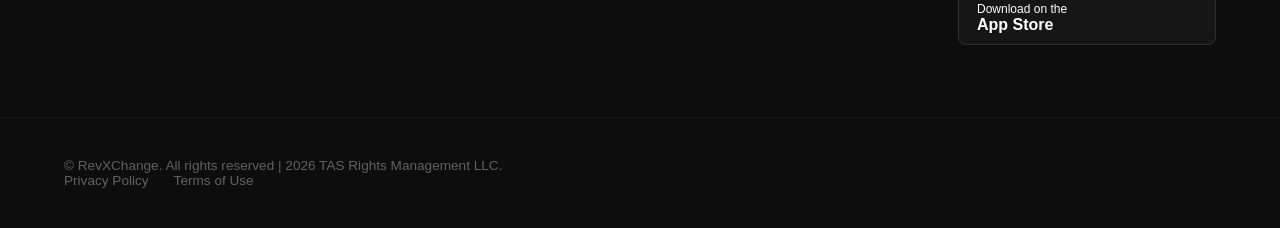
==== commit d69e3780: "Re-enforcing Repo" ====
--- a/client/index.html
+++ b/client/index.html
@@ -3,6 +3,7 @@
 
 <head>
     <meta charset="UTF-8">
+    <meta name="viewport" content="width=device-width, initial-scale=1.0">
     <title>RevXChange</title>
 
     <link rel="stylesheet" href="css/base/reset.css">
@@ -11,13 +12,14 @@
     <link rel="stylesheet" href="css/base/style.css">
     <link rel="stylesheet" href="css/components/navbar.css">
     <link rel="stylesheet" href="css/components/cards.css">
+    <link rel="stylesheet" href="css/components/cara.css">
     <link rel="stylesheet" href="css/pages/home.css">
     <link rel="stylesheet" href="css/base/footer.css">
-    <link rel="stylesheet" href="css/pages/sell-car.css">
 </head>
 
 <body>
 
+    <!--Universal Navbar-->
     <nav class="navbar">
         <div class="container">
 
@@ -29,7 +31,22 @@
                 <li><a href="pages/used-cars.html">Used Cars</a></li>
                 <li><a href="pages/buy-cars.html">New Cars</a></li>
                 <li><a href="#">Auctioned Cars</a></li>
-                <li><a href="Q-A.html">Ask About Your Car</a></li>
+                <li>
+                    <a href="#" class="cara-nav-link" id="caraNavBtn">
+                        <svg class="cara-icon" viewBox="0 0 24 24" fill="none" width="15" height="15">
+                            <circle cx="12" cy="12" r="9" stroke="currentColor" stroke-width="1.5"/>
+                            <path d="M8.5 13C8.5 10.5 10.1 8.8 12 8.8C13.9 8.8 15.5 10.5 15.5 13" stroke="currentColor" stroke-width="1.5" stroke-linecap="round"/>
+                            <circle cx="9.5" cy="15" r="1.1" fill="currentColor"/>
+                            <circle cx="14.5" cy="15" r="1.1" fill="currentColor"/>
+                        </svg>
+                        <span class="cara-text">Cara AI</span>
+                        <span class="cara-spark"></span>
+                        <span class="cara-spark"></span>
+                        <span class="cara-spark"></span>
+                        <span class="cara-spark"></span>
+                        <span class="cara-spark"></span>
+                    </a>
+                </li>
                 <li><a href="pages/communities.html">Car Communities</a></li>
                 <span class="nav-indicator" id="navIndicator"></span>
             </ul>
@@ -39,17 +56,19 @@
                 <a href="pages/sell-car.html" class="sell-btn">+ Sell My Car</a>
                 <a href="pages/login.html" class="login-btn" id="loginBtn">Login</a>
 
-        
-
-<<<<<<< HEAD
-<!-- Show when logged IN (hidden by default) -->
-<div class="profile-menu hidden" id="profileMenu">
-    <button class="profile-trigger" id="profileTrigger">
-        <div class="profile-avatar">
-            <svg width="16" height="16" viewBox="0 0 24 24" fill="currentColor">
-                <path d="M12 12c2.7 0 4.8-2.1 4.8-4.8S14.7 2.4 12 2.4 7.2 4.5 7.2 7.2 9.3 12 12 12zm0 2.4c-3.2 0-9.6 1.6-9.6 4.8v2.4h19.2v-2.4c0-3.2-6.4-4.8-9.6-4.8z"/>
-            </svg>
-=======
+                <div class="profile-menu hidden" id="profileMenu">
+                    <button class="profile-trigger" id="profileTrigger">
+                        <div class="profile-avatar">
+                            <svg width="16" height="16" viewBox="0 0 24 24" fill="currentColor">
+                                <path d="M12 12c2.7 0 4.8-2.1 4.8-4.8S14.7 2.4 12 2.4 7.2 4.5 7.2 7.2 9.3 12 12 12zm0 2.4c-3.2 0-9.6 1.6-9.6 4.8v2.4h19.2v-2.4c0-3.2-6.4-4.8-9.6-4.8z"/>
+                            </svg>
+                        </div>
+                        <span class="profile-name" id="profileName">User</span>
+                        <svg class="chevron" width="14" height="14" viewBox="0 0 24 24" fill="currentColor">
+                            <path d="M7 10l5 5 5-5z"/>
+                        </svg>
+                    </button>
+
                     <ul class="dropdown" id="dropdownMenu">
                         <li class="dropdown-header">
                             <div class="dropdown-avatar">
@@ -74,49 +93,17 @@
                     </ul>
                 </div>
             </div>
->>>>>>> 899a5797bfc54b37a9215e8ec9db72ed649ddc50
-        </div>
-        <span class="profile-name" id="profileName">User</span>
-        <svg class="chevron" width="14" height="14" viewBox="0 0 24 24" fill="currentColor">
-            <path d="M7 10l5 5 5-5z"/>
-        </svg>
-    </button>
-
-    <ul class="dropdown" id="dropdownMenu">
-        <li class="dropdown-header">
-            <div class="dropdown-avatar">
-                <svg width="20" height="20" viewBox="0 0 24 24" fill="currentColor">
-                    <path d="M12 12c2.7 0 4.8-2.1 4.8-4.8S14.7 2.4 12 2.4 7.2 4.5 7.2 7.2 9.3 12 12 12zm0 2.4c-3.2 0-9.6 1.6-9.6 4.8v2.4h19.2v-2.4c0-3.2-6.4-4.8-9.6-4.8z"/>
-                </svg>
-            </div>
-            <span id="dropdownName">User</span>
-        </li>
-        <li><a href="#">My Ads</a></li>
-        <li><a href="#">Saved Ads</a></li>
-        <li><a href="#">Credits Usage</a></li>
-        <li><a href="pages/dashboard.html">Settings</a></li>
-        <li class="dropdown-logout">
-            <a href="#" id="logoutBtn">
-                Logout
-                <svg width="15" height="15" viewBox="0 0 24 24" fill="currentColor">
-                    <path d="M17 7l-1.41 1.41L18.17 11H8v2h10.17l-2.58 2.58L17 17l5-5-5-5zM4 5h8V3H4c-1.1 0-2 .9-2 2v14c0 1.1.9 2 2 2h8v-2H4V5z"/>
-                </svg>
-            </a>
-        </li>
-    </ul>
-</div> 
+        </div>
     </nav>
 
+    <!-- ── Hero ──────────────────────────────────────────────── -->
     <section class="hero-bg">
         <div class="hero-content container">
             <div class="hero-text">
                 <h1>Buy &amp; Sell Cars in Egypt</h1>
-                <p>
-                    Discover trusted listings, modern tools, and a better way to explore cars with RevXChange.
-                </p>
+                <p>Discover trusted listings, modern tools, and a better way to explore cars with RevXChange.</p>
                 <a href="pages/used-cars.html" class="hero-btn">Browse All Cars</a>
             </div>
-
             <div class="hero-image">
                 <img src="assets/images/BMW2.png" alt="Featured Car">
                 <div class="hero-glow"></div>
@@ -125,14 +112,11 @@
         </div>
     </section>
 
-    
+    <!-- ── Top Brands / Models / Cities / Prices ─────────────── -->
     <section class="home-brands">
         <div class="container">
-
             <div class="brands-box">
-
                 <h2 class="section-title" id="sectionTitle">Top Brands</h2>
-
                 <div class="tabs">
                     <button class="active">Top Brands</button>
                     <button>Top Models</button>
@@ -140,52 +124,50 @@
                     <button>Price Ranges</button>
                 </div>
                 <div class="brands-grid"></div>
-
-            </div>
-
-        </div>
-    </section>
-
+            </div>
+        </div>
+    </section>
+
+    <!-- ── Discover Section ───────────────────────────────────── -->
     <section class="home-discover">
         <div class="container">
             <div id="discoverSection"></div>
         </div>
     </section>
 
+    <!-- ── Communities Preview ───────────────────────────────── -->
     <section class="home-communities">
-    <div class="container">
-        <div class="section-header-row">
-            <div>
-                <h2 class="section-title-alt">Car Communities</h2>
-                <p class="section-subtitle">Real owners. Real advice. One community per model.</p>
-            </div>
-            <a href="pages/communities.html" class="view-all-link">Explore All Communities →</a>
-        </div>
-        <div class="community-preview-grid" id="communityPreview"></div>
-    </div>
-    </section>
-
+        <div class="container">
+            <div class="section-header-row">
+                <div>
+                    <h2 class="section-title-alt">Car Communities</h2>
+                    <p class="section-subtitle">Real owners. Real advice. One community per model.</p>
+                </div>
+                <a href="pages/communities.html" class="view-all-link">Explore All Communities →</a>
+            </div>
+            <div class="community-preview-grid" id="communityPreview"></div>
+        </div>
+    </section>
+
+    <!-- ── FAQ ───────────────────────────────────────────────── -->
     <section class="home-faq">
         <div class="container">
             <h2 class="faq-title">Frequently Asked Questions</h2>
-
             <div class="faq-container">
                 <div class="faq-item">
-                    <button class="faq-question">What is RevXChange? <span class="arrow"></span></button>
+                    <button class="faq-question">What is RevXChange?</button>
                     <div class="faq-answer">
                         <p>RevXChange is Egypt's premium car marketplace where you can buy, sell, and auction cars with verified listings and an active car enthusiast community.</p>
                     </div>
                 </div>
-
                 <div class="faq-item">
-                    <button class="faq-question">How do I sell my car on RevXChange? <span class="arrow"></span></button>
+                    <button class="faq-question">How do I sell my car on RevXChange?</button>
                     <div class="faq-answer">
                         <p>Simply click the "+ Sell My Car" button in the navbar. You can list your car for direct sale or enter it into one of our weekly auctions.</p>
                     </div>
                 </div>
-
                 <div class="faq-item">
-                    <button class="faq-question">Are the car communities free to join? <span class="arrow"></span></button>
+                    <button class="faq-question">Are the car communities free to join?</button>
                     <div class="faq-answer">
                         <p>Yes! Every car model has a dedicated community where you can share experiences, find trusted mechanics, and ask questions for free.</p>
                     </div>
@@ -194,6 +176,7 @@
         </div>
     </section>
 
+    <!-- ── Footer ────────────────────────────────────────────── -->
     <footer class="main-footer">
         <div class="container footer-grid">
             <div class="footer-col">
@@ -204,7 +187,6 @@
                     <li><a href="#">Careers</a></li>
                 </ul>
             </div>
-
             <div class="footer-col">
                 <h4>View Website In</h4>
                 <ul class="lang-list">
@@ -212,7 +194,6 @@
                     <li><a href="#">العربية</a></li>
                 </ul>
             </div>
-
             <div class="footer-col">
                 <h4>Need Help?</h4>
                 <ul>
@@ -221,7 +202,6 @@
                     <li><a href="#">Feedback</a></li>
                 </ul>
             </div>
-
             <div class="footer-col">
                 <h4>Connect with Us</h4>
                 <div class="social-icons">
@@ -235,7 +215,6 @@
                 </div>
             </div>
         </div>
-
         <div class="footer-bottom">
             <div class="container">
                 <p>© RevXChange. All rights reserved | 2026 TAS Rights Management LLC.</p>
@@ -247,9 +226,59 @@
         </div>
     </footer>
 
+    <!-- ── Cara AI FAB ────────────────────────────────────────── -->
+    <button class="cara-fab" id="caraFab">
+        <span class="cara-fab-spark"></span>
+        <span class="cara-fab-spark"></span>
+        <span class="cara-fab-spark"></span>
+        <span class="cara-fab-spark"></span>
+        <span class="cara-fab-spark"></span>
+        <span class="cara-fab-spark"></span>
+        <svg class="cara-fab-icon" viewBox="0 0 24 24" fill="none" width="20" height="20">
+            <circle cx="12" cy="12" r="9" stroke="currentColor" stroke-width="1.5"/>
+            <path d="M8.5 13C8.5 10.5 10.1 8.8 12 8.8C13.9 8.8 15.5 10.5 15.5 13" stroke="currentColor" stroke-width="1.5" stroke-linecap="round"/>
+            <circle cx="9.5" cy="15" r="1.1" fill="currentColor"/>
+            <circle cx="14.5" cy="15" r="1.1" fill="currentColor"/>
+        </svg>
+        <span class="cara-fab-label">Ask Cara</span>
+    </button>
+
+    <div class="cara-panel cara-hidden" id="caraPanel">
+        <div class="cara-header">
+            <div class="cara-header-avatar">
+                <svg viewBox="0 0 24 24" fill="none" width="20" height="20">
+                    <circle cx="12" cy="12" r="9" stroke="currentColor" stroke-width="1.5"/>
+                    <path d="M8.5 13C8.5 10.5 10.1 8.8 12 8.8C13.9 8.8 15.5 10.5 15.5 13" stroke="currentColor" stroke-width="1.5" stroke-linecap="round"/>
+                    <circle cx="9.5" cy="15" r="1.1" fill="currentColor"/>
+                    <circle cx="14.5" cy="15" r="1.1" fill="currentColor"/>
+                </svg>
+            </div>
+            <div class="cara-header-info">
+                <div class="cara-header-name">Cara AI</div>
+                <div class="cara-header-status">
+                    <span class="cara-status-dot"></span>
+                    Online · Car Assistant
+                </div>
+            </div>
+            <button class="cara-header-close" id="caraClose">✕</button>
+        </div>
+        <div class="cara-messages" id="caraMessages"></div>
+        <div class="cara-input-bar">
+            <input type="text" class="cara-text-input" id="caraInput" placeholder="Ask me anything about cars…">
+            <button class="cara-send-btn" id="caraSend">
+                <svg viewBox="0 0 24 24" fill="currentColor" width="16" height="16">
+                    <path d="M2 21l21-9L2 3v7l15 2-15 2v7z"/>
+                </svg>
+            </button>
+        </div>
+    </div>
+
     <script src="js/cars.js"></script>
     <script src="js/main.js"></script>
     <script src="js/navbar.js"></script>
+    <script src="js/cara.js"></script>
+
+
 </body>
 
 </html>
--- a/client/css/components/cara.css
+++ b/client/css/components/cara.css
@@ -0,0 +1,421 @@
+/*CARA AI  ·  floating button + chatbot panel*/
+
+@keyframes caraShimmerBg {
+    0%   { background-position: 0%   50%; }
+    50%  { background-position: 100% 50%; }
+    100% { background-position: 0%   50%; }
+}
+
+@keyframes fabPulseRing {
+    0%   { box-shadow: 0 8px 28px rgba(109,40,217,0.4), 0 0 0 0   rgba(109,40,217,0.35); }
+    70%  { box-shadow: 0 8px 28px rgba(109,40,217,0.4), 0 0 0 10px rgba(109,40,217,0);   }
+    100% { box-shadow: 0 8px 28px rgba(109,40,217,0.4), 0 0 0 0   rgba(109,40,217,0);   }
+}
+
+@keyframes panelIn {
+    from { opacity: 0; transform: translateY(18px) scale(0.96); }
+    to   { opacity: 1; transform: translateY(0)    scale(1);    }
+}
+
+@keyframes msgSlideIn {
+    from { opacity: 0; transform: translateY(7px); }
+    to   { opacity: 1; transform: translateY(0);   }
+}
+
+@keyframes typingBounce {
+    0%, 80%, 100% { transform: scale(0.55); opacity: 0.35; }
+    40%            { transform: scale(1);    opacity: 1;    }
+}
+
+@keyframes fabIconPulse {
+    0%, 100% { transform: scale(1);    filter: drop-shadow(0 0 4px rgba(196,181,252,0.7)); }
+    50%       { transform: scale(1.14); filter: drop-shadow(0 0 8px rgba(196,181,252,1));   }
+}
+
+/*Floating Action Button*/
+.cara-fab {
+    position: fixed;
+    bottom: 28px;
+    right: 28px;
+    z-index: 9997;
+    display: flex;
+    align-items: center;
+    gap: 8px;
+    background: linear-gradient(135deg, #3b0764, #1e3a8a, #4a044e, #1e3a8a);
+    background-size: 300% 300%;
+    animation: caraShimmerBg 5s ease infinite, fabPulseRing 3s ease-in-out infinite;
+    border: 1px solid rgba(216, 180, 254, 0.3);
+    border-radius: 999px;
+    padding: 12px 20px 12px 14px;
+    cursor: pointer;
+    color: white;
+    font-family: 'Segoe UI', sans-serif;
+    transition: transform 0.22s cubic-bezier(0.4,0,0.2,1);
+    backdrop-filter: blur(8px);
+}
+
+.cara-fab:hover {
+    transform: translateY(-4px) scale(1.03);
+}
+
+.cara-fab .cara-fab-icon {
+    color: #e9d5ff;
+    animation: fabIconPulse 2.8s ease-in-out infinite;
+    flex-shrink: 0;
+}
+
+.cara-fab .cara-fab-label {
+    background: linear-gradient(90deg, #f3e8ff, #bfdbfe, #fae8ff, #f3e8ff);
+    background-size: 300% 100%;
+    -webkit-background-clip: text;
+    -webkit-text-fill-color: transparent;
+    background-clip: text;
+    animation: caraShimmerBg 3s ease infinite;
+    font-size: 0.9rem;
+    font-weight: 600;
+    letter-spacing: 0.01em;
+}
+
+/*Chatbot Panel*/
+.cara-panel {
+    position: fixed;
+    bottom: 98px;
+    right: 28px;
+    z-index: 9998;
+    width: 400px;
+    max-height: 600px;
+    display: flex;
+    flex-direction: column;
+    background: rgba(255,255,255,0.98);
+    backdrop-filter: blur(28px) saturate(1.4);
+    -webkit-backdrop-filter: blur(28px) saturate(1.4);
+    border-radius: 24px;
+    border: 1px solid rgba(196,181,252,0.28);
+    box-shadow:
+        0 24px 72px rgba(0,0,0,0.13),
+        0 1px 0 rgba(255,255,255,0.9) inset;
+    overflow: hidden;
+    animation: panelIn 0.3s cubic-bezier(0.4,0,0.2,1) forwards;
+}
+
+.cara-panel.cara-hidden {
+    display: none !important;
+}
+
+/* Panel Header */
+.cara-header {
+    display: flex;
+    align-items: center;
+    gap: 12px;
+    padding: 16px 18px;
+    background: linear-gradient(135deg, #1e1b4b 0%, #312e81 40%, #0c4a6e 100%);
+    flex-shrink: 0;
+}
+
+.cara-header-avatar {
+    width: 38px;
+    height: 38px;
+    border-radius: 50%;
+    background: rgba(255,255,255,0.1);
+    border: 1px solid rgba(196,181,252,0.35);
+    display: flex;
+    align-items: center;
+    justify-content: center;
+    flex-shrink: 0;
+    color: #ddd6fe;
+    animation: fabIconPulse 2.8s ease-in-out infinite;
+}
+
+.cara-header-info { flex: 1; min-width: 0; }
+
+.cara-header-name {
+    font-size: 0.95rem;
+    font-weight: 700;
+    font-family: 'Segoe UI', sans-serif;
+    letter-spacing: 0.02em;
+    background: linear-gradient(90deg, #e9d5ff, #bfdbfe, #f5d0fe);
+    -webkit-background-clip: text;
+    -webkit-text-fill-color: transparent;
+    background-clip: text;
+}
+
+.cara-header-status {
+    display: flex;
+    align-items: center;
+    gap: 5px;
+    font-size: 11px;
+    color: rgba(196,181,252,0.75);
+    font-family: 'Segoe UI', sans-serif;
+    margin-top: 2px;
+}
+
+.cara-status-dot {
+    width: 6px;
+    height: 6px;
+    border-radius: 50%;
+    background: #34d399;
+    animation: fabIconPulse 2s ease-in-out infinite;
+    flex-shrink: 0;
+}
+
+.cara-header-close {
+    width: 30px;
+    height: 30px;
+    border-radius: 50%;
+    border: none;
+    background: rgba(255,255,255,0.1);
+    color: rgba(255,255,255,0.65);
+    cursor: pointer;
+    font-size: 1rem;
+    display: flex;
+    align-items: center;
+    justify-content: center;
+    transition: background 0.18s, color 0.18s;
+    flex-shrink: 0;
+    line-height: 1;
+}
+
+.cara-header-close:hover {
+    background: rgba(255,255,255,0.2);
+    color: white;
+}
+
+/* Messages */
+.cara-messages {
+    flex: 1;
+    overflow-y: auto;
+    padding: 18px 18px 10px;
+    display: flex;
+    flex-direction: column;
+    gap: 12px;
+    scroll-behavior: smooth;
+}
+
+.cara-messages::-webkit-scrollbar { width: 3px; }
+.cara-messages::-webkit-scrollbar-track { background: transparent; }
+.cara-messages::-webkit-scrollbar-thumb { background: rgba(0,0,0,0.08); border-radius: 2px; }
+
+/* Message rows */
+.cara-msg {
+    display: flex;
+    gap: 8px;
+    animation: msgSlideIn 0.26s cubic-bezier(0.4,0,0.2,1) forwards;
+}
+
+.cara-msg.from-cara { align-self: flex-start; max-width: 92%; }
+.cara-msg.from-user { align-self: flex-end;   flex-direction: row-reverse; max-width: 80%; }
+
+.cara-msg-avatar {
+    width: 26px;
+    height: 26px;
+    border-radius: 50%;
+    background: linear-gradient(135deg, #4c1d95, #1e3a8a);
+    display: flex;
+    align-items: center;
+    justify-content: center;
+    flex-shrink: 0;
+    margin-top: 3px;
+    color: #ddd6fe;
+}
+
+.cara-bubble {
+    padding: 10px 14px;
+    border-radius: 16px;
+    font-size: 0.88rem;
+    line-height: 1.65;
+    font-family: 'Segoe UI', sans-serif;
+}
+
+.from-cara .cara-bubble {
+    background: #f5f3ff;
+    color: #1a1a1a;
+    border-bottom-left-radius: 4px;
+    border: 1px solid rgba(196,181,252,0.2);
+}
+
+.from-user .cara-bubble {
+    background: linear-gradient(135deg, #4c1d95, #1e3a8a);
+    color: white;
+    border-bottom-right-radius: 4px;
+}
+
+.cara-bubble[dir="rtl"] {
+    text-align: right;
+    font-size: 0.92rem;
+}
+
+.cara-bubble a {
+    color: #7c3aed;
+    font-weight: 600;
+    text-decoration: none;
+}
+.cara-bubble a:hover { text-decoration: underline; }
+
+/* Typing indicator */
+.cara-typing {
+    display: flex;
+    align-items: center;
+    gap: 5px;
+    padding: 10px 14px;
+    background: #f5f3ff;
+    border-radius: 16px;
+    border-bottom-left-radius: 4px;
+    border: 1px solid rgba(196,181,252,0.2);
+    width: fit-content;
+}
+
+.cara-typing-dot {
+    width: 7px;
+    height: 7px;
+    border-radius: 50%;
+    background: rgba(109,40,217,0.45);
+}
+
+.cara-typing-dot:nth-child(1) { animation: typingBounce 1.2s ease-in-out 0s   infinite; }
+.cara-typing-dot:nth-child(2) { animation: typingBounce 1.2s ease-in-out 0.2s infinite; }
+.cara-typing-dot:nth-child(3) { animation: typingBounce 1.2s ease-in-out 0.4s infinite; }
+
+/* Quick action buttons */
+.cara-quick-actions {
+    display: flex;
+    flex-wrap: wrap;
+    gap: 7px;
+}
+
+.cara-quick-btn {
+    background: white;
+    border: 1px solid rgba(196,181,252,0.5);
+    border-radius: 999px;
+    padding: 7px 14px;
+    font-size: 0.82rem;
+    font-weight: 500;
+    color: #4c1d95;
+    cursor: pointer;
+    font-family: 'Segoe UI', sans-serif;
+    transition: all 0.18s ease;
+    white-space: nowrap;
+}
+
+.cara-quick-btn:hover {
+    background: linear-gradient(135deg, #4c1d95, #1e3a8a);
+    color: white;
+    border-color: transparent;
+    transform: translateY(-1px);
+    box-shadow: 0 4px 12px rgba(76,29,149,0.25);
+}
+
+/* Chip selections */
+.cara-chips {
+    display: flex;
+    flex-wrap: wrap;
+    gap: 6px;
+}
+
+.cara-chip-btn {
+    background: white;
+    border: 1px solid rgba(196,181,252,0.45);
+    border-radius: 9px;
+    padding: 6px 12px;
+    font-size: 0.81rem;
+    font-weight: 500;
+    color: #1e1b4b;
+    cursor: pointer;
+    font-family: 'Segoe UI', sans-serif;
+    transition: all 0.18s ease;
+}
+
+.cara-chip-btn:hover {
+    background: #f5f3ff;
+    border-color: #a78bfa;
+    color: #4c1d95;
+    transform: translateY(-1px);
+}
+
+/* Input bar */
+.cara-input-bar {
+    display: flex;
+    gap: 9px;
+    align-items: center;
+    padding: 13px 15px;
+    border-top: 1px solid rgba(0,0,0,0.05);
+    background: #fafafa;
+    flex-shrink: 0;
+}
+
+.cara-text-input {
+    flex: 1;
+    border: 1px solid rgba(196,181,252,0.35);
+    border-radius: 999px;
+    padding: 9px 16px;
+    font-size: 0.87rem;
+    font-family: 'Segoe UI', sans-serif;
+    outline: none;
+    background: white;
+    color: #1a1a1a;
+    transition: border-color 0.2s, box-shadow 0.2s;
+}
+
+.cara-text-input:focus {
+    border-color: #a78bfa;
+    box-shadow: 0 0 0 3px rgba(167,139,250,0.1);
+}
+
+.cara-text-input::placeholder { color: #ccc; }
+
+.cara-send-btn {
+    width: 36px;
+    height: 36px;
+    border-radius: 50%;
+    border: none;
+    background: linear-gradient(135deg, #4c1d95, #1e3a8a);
+    color: white;
+    cursor: pointer;
+    display: flex;
+    align-items: center;
+    justify-content: center;
+    flex-shrink: 0;
+    transition: transform 0.18s, box-shadow 0.18s;
+    box-shadow: 0 4px 12px rgba(76,29,149,0.3);
+}
+
+.cara-send-btn:hover {
+    transform: scale(1.1);
+    box-shadow: 0 6px 16px rgba(76,29,149,0.4);
+}
+
+/* ── FAB Hover Particles ─────────────────────────────────────── */
+@keyframes fabSpark {
+    0%   { transform: translate(0,0) scale(0); opacity: 0; }
+    25%  { opacity: 1; }
+    100% { transform: translate(var(--tx), var(--ty)) scale(0); opacity: 0; }
+}
+
+.cara-fab {
+    overflow: visible;
+}
+
+.cara-fab-spark {
+    position: absolute;
+    width: 5px;
+    height: 5px;
+    border-radius: 50%;
+    background: radial-gradient(circle, #e9d5ff, #93c5fd);
+    pointer-events: none;
+    opacity: 0;
+    top: 50%;
+    left: 50%;
+}
+
+.cara-fab-spark:nth-child(1) { --tx: -18px; --ty: -20px; }
+.cara-fab-spark:nth-child(2) { --tx:  20px; --ty: -16px; width: 4px; height: 4px; }
+.cara-fab-spark:nth-child(3) { --tx: -22px; --ty:   8px; }
+.cara-fab-spark:nth-child(4) { --tx:  18px; --ty:  14px; width: 4px; height: 4px; }
+.cara-fab-spark:nth-child(5) { --tx:   4px; --ty: -24px; width: 3px; height: 3px; }
+.cara-fab-spark:nth-child(6) { --tx: -10px; --ty:  22px; width: 3px; height: 3px; }
+
+.cara-fab:hover .cara-fab-spark:nth-child(1) { animation: fabSpark 0.7s ease-out 0s    forwards; }
+.cara-fab:hover .cara-fab-spark:nth-child(2) { animation: fabSpark 0.7s ease-out 0.05s forwards; }
+.cara-fab:hover .cara-fab-spark:nth-child(3) { animation: fabSpark 0.7s ease-out 0.1s  forwards; }
+.cara-fab:hover .cara-fab-spark:nth-child(4) { animation: fabSpark 0.7s ease-out 0.03s forwards; }
+.cara-fab:hover .cara-fab-spark:nth-child(5) { animation: fabSpark 0.7s ease-out 0.08s forwards; }
+.cara-fab:hover .cara-fab-spark:nth-child(6) { animation: fabSpark 0.7s ease-out 0.13s forwards; }
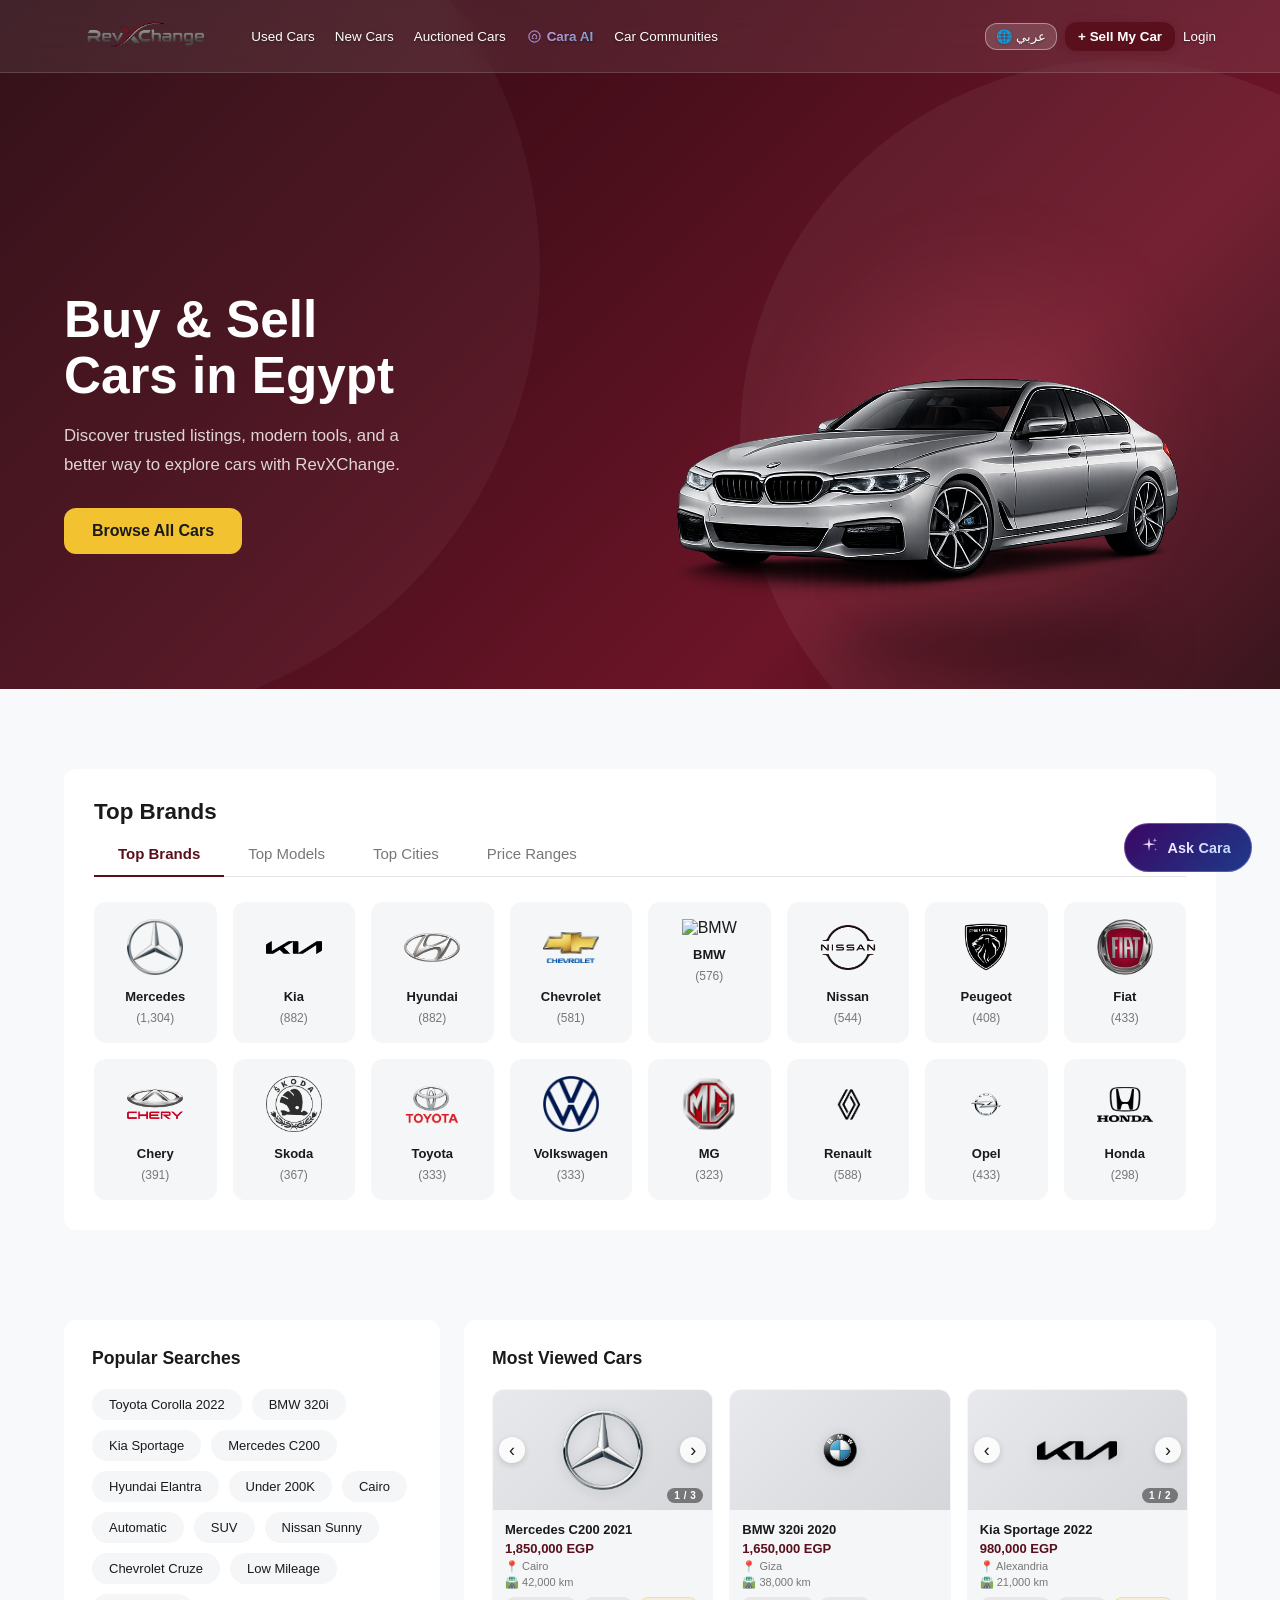
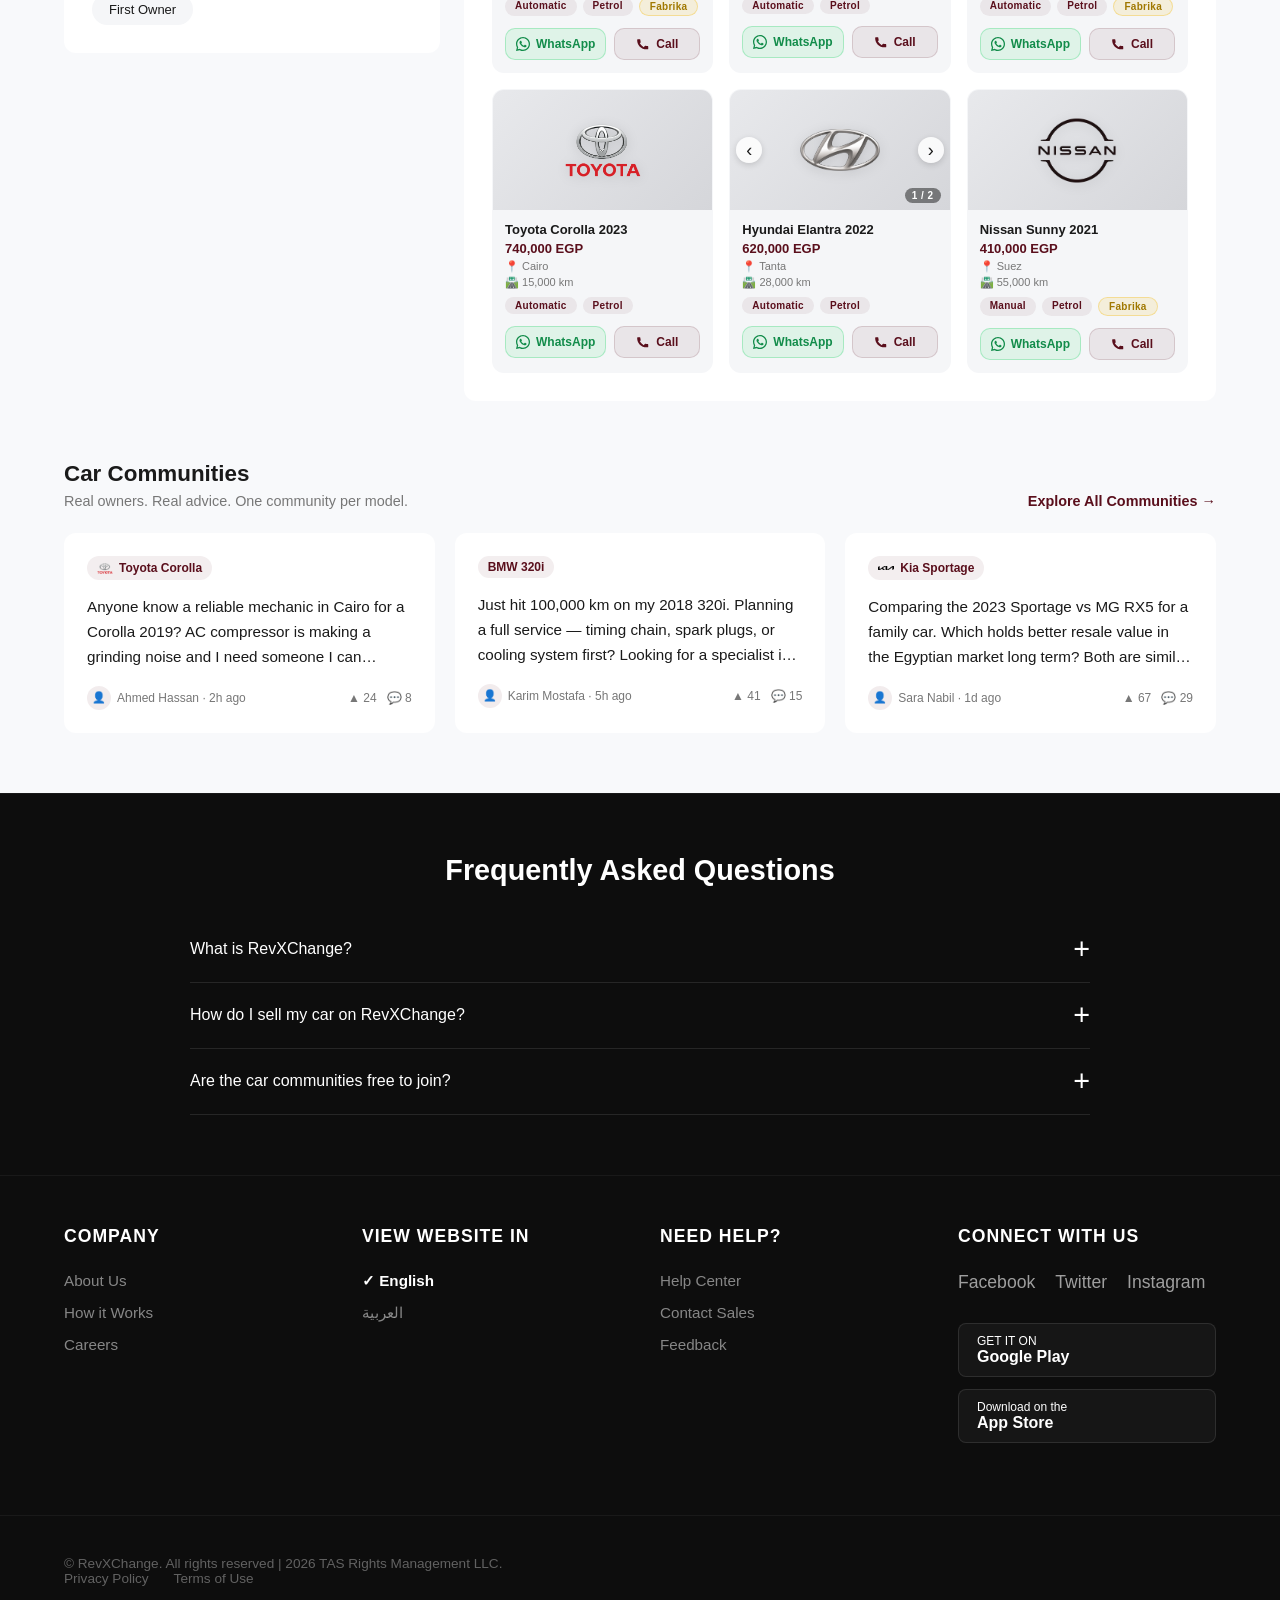
==== commit 1dc51042: "Fixed bugs" ====
--- a/client/index.html
+++ b/client/index.html
@@ -226,53 +226,6 @@
         </div>
     </footer>
 
-    <!-- ── Cara AI FAB ────────────────────────────────────────── -->
-    <button class="cara-fab" id="caraFab">
-        <span class="cara-fab-spark"></span>
-        <span class="cara-fab-spark"></span>
-        <span class="cara-fab-spark"></span>
-        <span class="cara-fab-spark"></span>
-        <span class="cara-fab-spark"></span>
-        <span class="cara-fab-spark"></span>
-        <svg class="cara-fab-icon" viewBox="0 0 24 24" fill="none" width="20" height="20">
-            <circle cx="12" cy="12" r="9" stroke="currentColor" stroke-width="1.5"/>
-            <path d="M8.5 13C8.5 10.5 10.1 8.8 12 8.8C13.9 8.8 15.5 10.5 15.5 13" stroke="currentColor" stroke-width="1.5" stroke-linecap="round"/>
-            <circle cx="9.5" cy="15" r="1.1" fill="currentColor"/>
-            <circle cx="14.5" cy="15" r="1.1" fill="currentColor"/>
-        </svg>
-        <span class="cara-fab-label">Ask Cara</span>
-    </button>
-
-    <div class="cara-panel cara-hidden" id="caraPanel">
-        <div class="cara-header">
-            <div class="cara-header-avatar">
-                <svg viewBox="0 0 24 24" fill="none" width="20" height="20">
-                    <circle cx="12" cy="12" r="9" stroke="currentColor" stroke-width="1.5"/>
-                    <path d="M8.5 13C8.5 10.5 10.1 8.8 12 8.8C13.9 8.8 15.5 10.5 15.5 13" stroke="currentColor" stroke-width="1.5" stroke-linecap="round"/>
-                    <circle cx="9.5" cy="15" r="1.1" fill="currentColor"/>
-                    <circle cx="14.5" cy="15" r="1.1" fill="currentColor"/>
-                </svg>
-            </div>
-            <div class="cara-header-info">
-                <div class="cara-header-name">Cara AI</div>
-                <div class="cara-header-status">
-                    <span class="cara-status-dot"></span>
-                    Online · Car Assistant
-                </div>
-            </div>
-            <button class="cara-header-close" id="caraClose">✕</button>
-        </div>
-        <div class="cara-messages" id="caraMessages"></div>
-        <div class="cara-input-bar">
-            <input type="text" class="cara-text-input" id="caraInput" placeholder="Ask me anything about cars…">
-            <button class="cara-send-btn" id="caraSend">
-                <svg viewBox="0 0 24 24" fill="currentColor" width="16" height="16">
-                    <path d="M2 21l21-9L2 3v7l15 2-15 2v7z"/>
-                </svg>
-            </button>
-        </div>
-    </div>
-
     <script src="js/cars.js"></script>
     <script src="js/main.js"></script>
     <script src="js/navbar.js"></script>
--- a/client/css/pages/home.css
+++ b/client/css/pages/home.css
@@ -613,4 +613,3 @@
 .nc-class-name span { display: block; font-size: 0.9rem; font-weight: 600; color: var(--primary); margin-bottom: 3px; }
 .nc-class-name small { font-size: 0.78rem; color: var(--text-light); }
 .nc-class-price { font-size: 0.9rem; font-weight: 600; color: var(--text-dark); font-family: 'Segoe UI', sans-serif; }
-
--- a/client/css/base/footer.css
+++ b/client/css/base/footer.css
@@ -2,15 +2,15 @@
 
 .home-faq {
     background: #0d0d0d;
-    padding: 100px 0;
+    padding: 60px 0;
     color: white;
     border-top: 1px solid rgba(255, 255, 255, 0.05);
 }
 
 .faq-title {
     text-align: center;
-    font-size: 2.5rem;
-    margin-bottom: 50px;
+    font-size: 1.8rem;
+    margin-bottom: 30px;
     font-family: 'Segoe UI', sans-serif;
     font-weight: 700;
 }
@@ -26,11 +26,11 @@
 
 .faq-question {
     width: 100%;
-    padding: 26px 0;
+    padding: 16px 0;
     background: none;
     border: none;
     color: white;
-    font-size: 1.4rem;
+    font-size: 1rem;
     text-align: left;
     display: flex;
     justify-content: space-between;
@@ -68,8 +68,8 @@
 }
 
 .faq-answer p {
-    padding-bottom: 24px;
-    font-size: 1.1rem;
+    padding-bottom: 14px;
+    font-size: 0.9rem;
 }
 
 
@@ -77,7 +77,7 @@
 
 .main-footer {
     background: #0d0d0d;
-    padding: 80px 0 40px;
+    padding: 50px 0 30px;
     border-top: 1px solid rgba(255, 255, 255, 0.05);
 }
 
